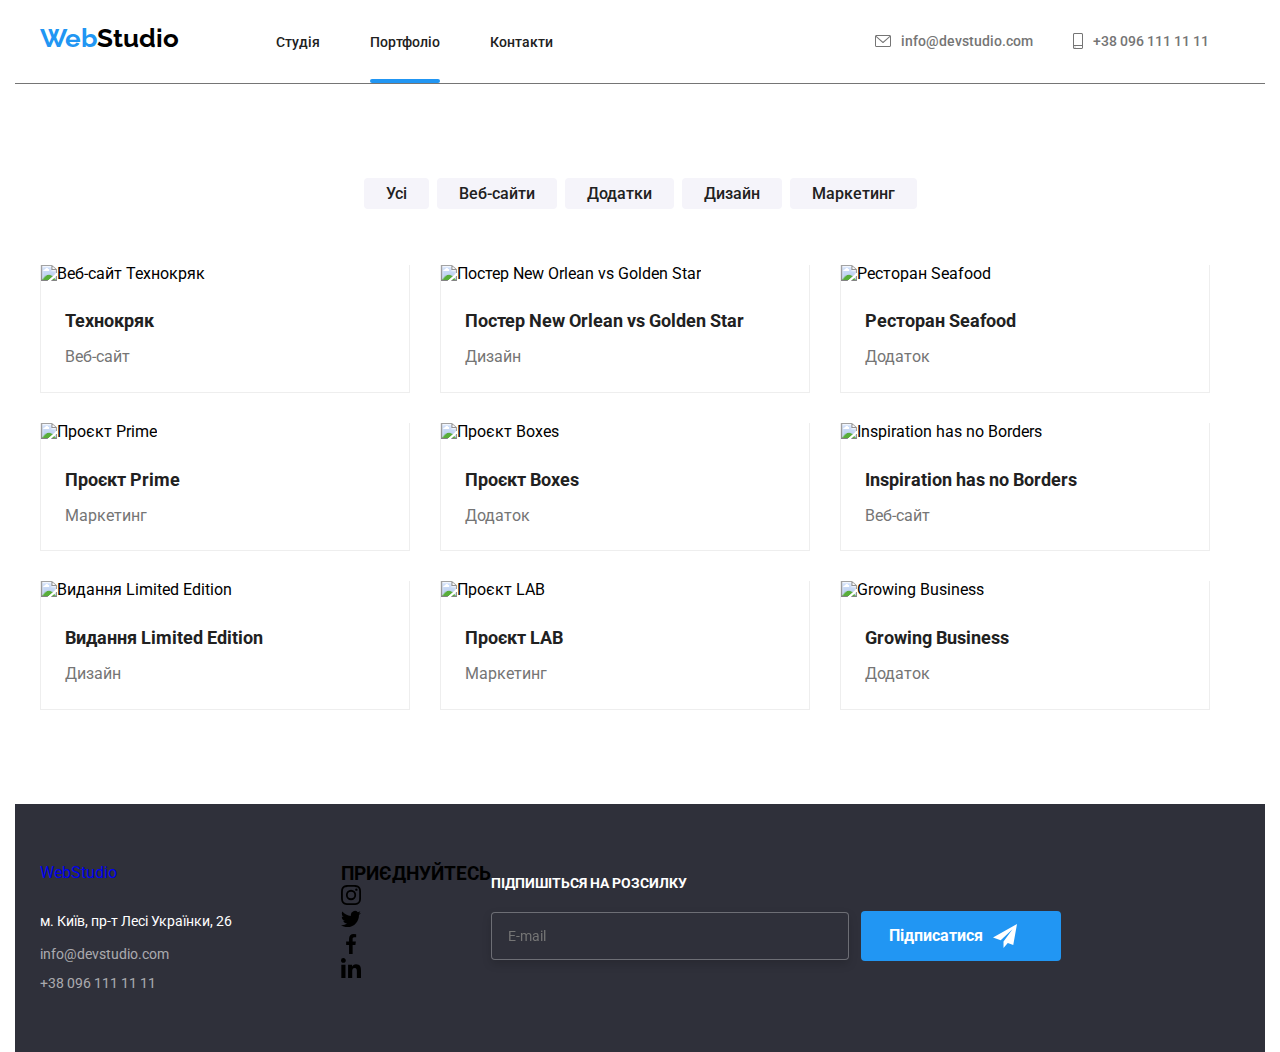
==== portfolio.html @ 406b6f1c "update" ====
<!DOCTYPE html>
<html lang="uk">
  <head>
    <meta charset="UTF-8" />
    <meta http-equiv="X-UA-Compatible" content="IE=edge" />
    <meta name="viewport" content="width=device-width, initial-scale=1.0" />
    <title>portfolio</title>
    <link rel="preconnect" href="https://fonts.googleapis.com" />
    <link rel="preconnect" href="https://fonts.gstatic.com" crossorigin />
    <link
      href="https://fonts.googleapis.com/css2?family=Raleway:wght@700&family=Roboto:wght@400;500;700;900&display=swap"
      rel="stylesheet"
    />
    <link
      rel="stylesheet"
      href="https://cdnjs.cloudflare.com/ajax/libs/modern-normalize/1.1.0/modern-normalize.min.css"
    />
    <link rel="stylesheet" href="./css/styles.css" />
    <style>
      * {
        margin: 0;
        padding: 0;
      }
    </style>
  </head>
  <body>
    <header class="page-header">
      <div class="container">
        <a href="/" class="logo page-header__logo"
          ><span>Web</span
          ><span class="logo--color-black">Studio</span></a>
        <nav class="navigation">
            <ul class="navigation__list">
            <li class="navigation__item">
              <a href="./index.html" class="navigation__link">Студія</a>
            </li>
            <li class="navigation__item">
              <a href="./portfolio.html" class="navigation__link current">Портфоліо</a>
            </li>
            <li class="navigation__item"><a href="/" class="navigation__link">Контакти</a></li>
          </ul>
        </nav>
         <div class="contacts page-header__contacts">
          <ul class="contacts__list">
            <li class="contacts__item">
              <a href="mailto:info@devstudio.com" class="contacts__link"
                ><svg class="contacts__icon" width="16" height="12" >
                  <use href="./images/icons.svg#envelope-hover"></use>
                </svg>
                info@devstudio.com</a
              >
            </li>
            <li class="contacts__item">
              <a href="tel:+380961111111" class="contacts__link"
                ><svg class="contacts__icon" width="10" height="16" >
                  <use href="./images/icons.svg#smartphone"></use>
                </svg>
                +38 096 111 11 11</a
              >
            </li>
          </ul>
        </div>
      </div>
    </header>
    <main>
      <section class="section">
        <div class="container">
          <ul class="buttons__list">
            <li class="buttons__item">
              <button type="button" class="portfolio-button__text">Усі</button>
            </li>
            <li class="buttons__item">
              <button type="button" class="portfolio-button__text">
                Веб-сайти
              </button>
            </li>
            <li class="buttons__item">
              <button type="button" class="portfolio-button__text">
                Додатки
              </button>
            </li>
            <li class="buttons__item">
              <button type="button" class="portfolio-button__text">
                Дизайн
              </button>
            </li>
            <li class="buttons__item">
              <button type="button" class="portfolio-button__text">
                Маркетинг
              </button>
            </li>
          </ul>

          <ul class="portfolio-list">
            <li class="portfolio_item">
              <div class="portfolio-list-hover">
                <img
                  src="./images/web-site.jpg"
                  alt="Веб-сайт Технокряк"
                  width="370"
                  height="294"
                />
                <p class="portfolio-list-hover-text">
                  Ресурс пропонує комплексні пропозиції з різним рівнем
                  функціоналу та сервісів. Все це дозволить відвідувачу отримати
                  вичерпні відомості про компанію чи приватну особу.
                </p>
              </div>
              <h3 class="porfolio_list_title">Технокряк</h3>
              <p class="porfolio_list_text">Веб-сайт</p>
            </li>
            <li class="portfolio_item">
              <div class="portfolio-list-hover">
                <img
                  src="./images/poster.jpg"
                  alt="Постер New Orlean vs Golden Star"
                  width="370"
                  height="294"
                />
                <p class="portfolio-list-hover-text">
                  Ресурс пропонує комплексні пропозиції з різним рівнем
                  функціоналу та сервісів. Все це дозволить відвідувачу отримати
                  вичерпні відомості про компанію чи приватну особу.
                </p>
              </div>
              <h3 class="porfolio_list_title">
                Постер New Orlean vs Golden Star
              </h3>
              <p class="porfolio_list_text">Дизайн</p>
            </li>
            <li class="portfolio_item">
              <div class="portfolio-list-hover">
                <img
                  src="./images/seafood.jpg"
                  alt="Ресторан Seafood"
                  width="370"
                  height="294"
                />
                <p class="portfolio-list-hover-text">
                  Ресурс пропонує комплексні пропозиції з різним рівнем
                  функціоналу та сервісів. Все це дозволить відвідувачу отримати
                  вичерпні відомості про компанію чи приватну особу.
                </p>
              </div>
              <h3 class="porfolio_list_title">Ресторан Seafood</h3>
              <p class="porfolio_list_text">Додаток</p>
            </li>
            <li class="portfolio_item">
              <div class="portfolio-list-hover">
                <img
                  src="./images/prime.jpg"
                  alt="Проєкт Prime"
                  width="370"
                  height="294"
                />
                <p class="portfolio-list-hover-text">
                  Ресурс пропонує комплексні пропозиції з різним рівнем
                  функціоналу та сервісів. Все це дозволить відвідувачу отримати
                  вичерпні відомості про компанію чи приватну особу.
                </p>
              </div>
              <h3 class="porfolio_list_title">Проєкт Prime</h3>
              <p class="porfolio_list_text">Маркетинг</p>
            </li>
            <li class="portfolio_item">
              <div class="portfolio-list-hover">
                <img
                  src="./images/boxes.jpg"
                  alt="Проєкт Boxes"
                  width="370"
                  height="294"
                />
                <p class="portfolio-list-hover-text">
                  Ресурс пропонує комплексні пропозиції з різним рівнем
                  функціоналу та сервісів. Все це дозволить відвідувачу отримати
                  вичерпні відомості про компанію чи приватну особу.
                </p>
              </div>
              <h3 class="porfolio_list_title">Проєкт Boxes</h3>
              <p class="porfolio_list_text">Додаток</p>
            </li>
            <li class="portfolio_item">
              <div class="portfolio-list-hover">
                <img
                  src="./images/no_borders.jpg"
                  alt="Inspiration has no Borders"
                  width="370"
                  height="294"
                />
                <p class="portfolio-list-hover-text">
                  Ресурс пропонує комплексні пропозиції з різним рівнем
                  функціоналу та сервісів. Все це дозволить відвідувачу отримати
                  вичерпні відомості про компанію чи приватну особу.
                </p>
              </div>
              <h3 class="porfolio_list_title">Inspiration has no Borders</h3>
              <p class="porfolio_list_text">Веб-сайт</p>
            </li>
            <li class="portfolio_item">
              <div class="portfolio-list-hover">
                <img
                  src="./images/limited_edition.jpg"
                  alt="Видання Limited Edition"
                  width="370"
                  height="294"
                />
                <p class="portfolio-list-hover-text">
                  Ресурс пропонує комплексні пропозиції з різним рівнем
                  функціоналу та сервісів. Все це дозволить відвідувачу отримати
                  вичерпні відомості про компанію чи приватну особу.
                </p>
              </div>
              <h3 class="porfolio_list_title">Видання Limited Edition</h3>
              <p class="porfolio_list_text">Дизайн</p>
            </li>
            <li class="portfolio_item">
              <div class="portfolio-list-hover">
                <img
                  src="./images/lab.jpg"
                  alt="Проєкт LAB"
                  width="370"
                  height="294"
                />
                <p class="portfolio-list-hover-text">
                  Ресурс пропонує комплексні пропозиції з різним рівнем
                  функціоналу та сервісів. Все це дозволить відвідувачу отримати
                  вичерпні відомості про компанію чи приватну особу.
                </p>
              </div>
              <h3 class="porfolio_list_title">Проєкт LAB</h3>
              <p class="porfolio_list_text">Маркетинг</p>
            </li>
            <li class="portfolio_item">
              <div class="portfolio-list-hover">
                <img
                  src="./images/growing_business.jpg"
                  alt="Growing Business"
                  width="370"
                  height="294"
                />
                <p class="portfolio-list-hover-text">
                  Ресурс пропонує комплексні пропозиції з різним рівнем
                  функціоналу та сервісів. Все це дозволить відвідувачу отримати
                  вичерпні відомості про компанію чи приватну особу.
                </p>
              </div>
              <h3 class="porfolio_list_title">Growing Business</h3>
              <p class="porfolio_list_text">Додаток</p>
            </li>
          </ul>
        </div>
      </section>
    </main>
    <footer class="footer">
      <div class="container all-footer">
        <div class="main-footer">
          <a href="/" class="logo_footer"
            ><span class="color_web">Web</span
            ><span class="color_studio_white">Studio</span></a
          >
          <address class="address">м. Київ, пр-т Лесі Українки, 26</address>
          <ul>
            <li>
              <a href="mailto:info@devstudio.com" class="mail_footer"
                >info@devstudio.com</a
              >
            </li>
            <li>
              <a href="tel:+380961111111" class="tel_footer"
                >+38 096 111 11 11</a
              >
            </li>
          </ul>
        </div>
        <div class="join-in">
          <h3 class="join-in-title">ПРИЄДНУЙТЕСЬ</h3>
          <ul class="join-in-icons-list">
            <li class="join-in-icons-item">
              <a class="join-in-icons" href=""
                ><svg width="20" height="20">
                  <use href="./images/icons.svg#instagram-1"></use></svg
              ></a>
            </li>
            <li class="join-in-icons-item">
              <a href="" class="join-in-icons"
                ><svg width="20" height="20">
                  <use href="./images/icons.svg#twitter-1"></use>
                </svg>
              </a>
            </li>
            <li class="join-in-icons-item">
              <a href="" class="join-in-icons"
                ><svg width="20" height="20">
                  <use href="./images/icons.svg#facebook-1"></use></svg
              ></a>
            </li>
            <li class="join-in-icons-item">
              <a href="" class="join-in-icons"
                ><svg width="20" height="20">
                  <use href="./images/icons.svg#linkedin-1"></use></svg
              ></a>
            </li>
          </ul>
        </div>
        <div class="sign-up">
          <form name="signup_form" autocomplete="on" novalidate>
            <div class="footer-form-field">
              <label for="email"> ПІДПИШІТЬСЯ НА РОЗСИЛКУ</label>
              <input
                type="email"
                name="email"
                id="email"
                placeholder="E-mail"
              />
              <button type="submit" class="button-submit">
                Підписатися
                <svg width="24" height="24" class="button-submit-icon">
                  <use href="./images/icons.svg#send"></use>
                </svg>
              </button>
            </div>
          </form>
        </div>
      </div>
    </footer>
  </body>
</html>
---- css/styles.css ----
body {
  background-color: #ffffff;
  font-family: "Roboto", sans-serif;
  padding-left: 15px;
  padding-right: 15px;
}
a {
  text-decoration: none;
}
a:hover {
  color: #2196f3;
}
button {
  cursor: pointer;
}
a:focus {
  color: #2196f3;
}
button:hover {
  color: #2196f3;
}
button:focus {
  color: #2196f3;
}
li {
  list-style-type: none;
}
td {
  cursor: pointer;
}
html {
  box-sizing: border-box;
}
*,
*::before,
*::after {
  box-sizing: inherit;
}
textarea {
  resize: none;
}
.section {
  padding-top: 94px;
  padding-bottom: 94px;
}
.container {
  width: 1200px;
  margin: 0 auto;
}

.visually-hidden {
  position: absolute;
  white-space: nowrap;
  width: 1px;
  height: 1px;
  overflow: hidden;
  border: 0;
  padding: 0;
  clip: rect(0 0 0 0);
  clip-path: inset(50%);
  margin: -1px;
}
.page-header {
  max-width: 1600px;
  margin-left: auto;
  margin-right: auto;
  border-bottom: 1px solid #757575;
}
.logo{
  display: inline-block;
  font-family: "Raleway", sans-serif;
  font-style: normal;
  font-weight: 700;
  font-size: 26px;
  color: #2196f3;
 }
.page-header__logo{
   padding-top: 24px;
  padding-bottom: 25px;
  margin-right: 93px;
 }
.logo--color-black {color: #000000;}
.logo--color-white{color: #ffffff;}

.navigation {display: inline-block;}
.navigation__list{display: flex;}
.navigation__item{
  margin-right: 50px;
  position: relative;}
.navigation__item:last-child{margin-right: 0;}
.navigation__link{
  display: block;
  padding-top: 32px;
  padding-bottom: 32px;
  color: #212121;
  font-weight: 500;
  font-size: 14px;
  line-height: 1.2;
  transition: color 250ms cubic-bezier(0.4, 0, 0.2, 1);
}
.current::after {
  content: "";
  display: block;
  position: absolute;
  left: 0;
  bottom: 0;
  width: 100%;
  height: 4px;
  background-color: #2196f3;
  border-radius: 2px;
}
.contacts{
  display: inline-block;
 }
.page-header__contacts{margin-left: 318px;}
.contacts__list{
  display: flex;}
.contacts__item {margin-right: 40px;}
.contacts__item:last-child{margin-right: 0;}
.contacts__link {
  font-style: normal;
  font-weight: 500;
  font-size: 14px;
  line-height: 1.2;
  color: #757575;
  padding-top: 32px;
  padding-bottom: 32px;
  align-items: center;
  display: flex;
  transition: color 250ms cubic-bezier(0.4, 0, 0.2, 1);}
.contacts__link:hover svg {
  fill: #2196f3;
}
.contacts__icon {
  cursor: pointer;
  display: inline-block;
  fill: #757575;
  margin-right: 10px;
  transition: fill 250ms cubic-bezier(0.4, 0, 0.2, 1);
}
.order-a-service {
  background-color: #2f303a;
  padding-top: 200px;
  padding-bottom: 200px;
}
.order-a-service__image {
  height: 600px;
  max-width: 1600px;
  margin: 0 auto;
  background-size: cover;
  background-position: center center;
  height: 600px;
  max-width: 1600px;
  background-image: linear-gradient(
      to right,
      rgba(47, 48, 58, 0.4),
      rgba(47, 48, 58, 0.4)
    ),
    url(../images/order_a_service.jpg);
}
.order-a-service__title {
  font-style: normal;
  font-weight: 900;
  font-size: 44px;
  line-height: 1.4;
  text-align: center;
  color: #ffffff;
  margin-left: 237px;
  width: 696px;
}
.order-a-service__button{
  width: 200px;
  padding: 10px 24px 10px 24px;
  margin-top: 30px;
  margin-left: 485px;
  font-style: normal;
  font-weight: 700;
  font-size: 16px;
  line-height: 1.8;
  background-color: #2196f3;
  align-items: center;
  text-align: center;
  border-radius: 4px;
  border: none;
  color: #ffffff;
  transition: color 250ms cubic-bezier(0.4, 0, 0.2, 1),
    background-color 250ms cubic-bezier(0.4, 0, 0.2, 1);
}
.order-a-service__button:hover,
.order-a-service__button:focus {
  background-color: #fff;
  color: #2196f3;
  box-shadow: 0px 1px 3px rgba(0, 0, 0, 0.12), 0px 1px 1px rgba(0, 0, 0, 0.14),
    0px 2px 1px rgba(0, 0, 0, 0.2);
}
.titles {
  font-style: normal;
  font-weight: 700;
  font-size: 36px;
  line-height: 1.2;
  color: #212121;
  text-align: center;
  margin-bottom: 50px;
}
.advantages__list {
  display: flex;
}
.advantages__icons:nth-child(n + 2) {
  margin-left: 30px;
}
.advantages__icons {
  background-color: rgba(245, 244, 250, 1);
  padding: 25px 98px;
  width: 270px;
}

.advantages__item {
  margin-top: 30px;
  width: 270px;
}
.advantages__item:nth-child(n + 2) {
  margin-left: 30px;
}
.advantages__title {
  font-style: normal;
  font-weight: 700;
  font-size: 14px;
  line-height: 1.2;
  color: #212121;
  margin-bottom: 10px;
}
.advantages__text {
  font-style: normal;
  font-weight: 400;
  font-size: 14px;
  line-height: 1.7;
  color: #757575;
}
.what-we-do {
  padding-top: 0;
}
.what-we-do__list {
  display: flex;
}
.what-we-do__item {
  height: 294px;
  position: relative;
}
.what-we-do__item:nth-child(n + 2) {
  margin-left: 30px;
}
.what-we-do__title {
  font-family: "Roboto";
  font-style: normal;
  font-weight: 700;
  font-size: 14px;
  line-height: 16px;
  text-align: center;
  color: #ffffff;
  background-color: rgba(47, 48, 58, 0.8);
  padding: 27px 0;
  position: absolute;
  bottom: 0;
  left: 0;
  width: 100%;
}
.our-team {
  background: #f5f4fa;
}
.our-team__list {
  display: flex;
}
.our-team__item {
  background-color: #ffffff;
  box-shadow: 0px 1px 3px rgba(0, 0, 0, 0.12), 0px 1px 1px rgba(0, 0, 0, 0.14),
    0px 2px 1px rgba(0, 0, 0, 0.2);
  border-radius: 0px 0px 4px 4px;
}
.our-team__item:nth-child(n + 2) {
  margin-left: 30px;
}
.our-team__title {
  font-style: normal;
  font-weight: 500;
  font-size: 16px;
  line-height: 1.2;
  color: #212121;
  margin-top: 30px;
  text-align: center;
}
.our-team__text {
  font-style: normal;
  font-weight: 400;
  font-size: 16px;
  line-height: 1.2;
  color: #757575;
  margin-top: 10px;
  text-align: center;
}
.social-networks__list {
  display: flex;
  justify-content: center;
  margin-top: 16px;
  margin-bottom: 30px;
}
.social-networks__icons {
  padding: 12px;
  fill: #afb1b8;
  display: flex;
  border-radius: 50%;
  transition: fill 250ms cubic-bezier(0.4, 0, 0.2, 1),
    background-color 250ms cubic-bezier(0.4, 0, 0.2, 1);
}
.social-networks__icons:hover {
  fill: #ffffff;
  background-color: #2196f3;
}
.social-networks__item:nth-child(n + 2) {
  margin-left: 10px;
}
.clients__list {
  display: flex;
  justify-content: center;
}
.clients {
  border: 1px solid rgba(175, 177, 184, 1);
  border-radius: 4px;
  fill: #afb1b8;
  transition: fill 250ms cubic-bezier(0.4, 0, 0.2, 1),
    border-color 250ms cubic-bezier(0.4, 0, 0.2, 1);
}
.clients:hover {
  fill: #2196f3;
  border: 1px solid #2196f3;
}

.clients__item:nth-child(n + 2) {
  margin-left: 30px;
}

.buttons__list {
  display: flex;
  justify-content: center;
}
.portfolio-button__text {
  font-family: "Roboto";
  font-style: normal;
  font-weight: 500;
  font-size: 16px;
  line-height: 1.2;
  text-align: center;
  background-color: #f5f4fa;
  color: #212121;
  border-radius: 4px;
  border: none;
  padding: 6px 22px 6px 22px;
  transition: color 250ms cubic-bezier(0.4, 0, 0.2, 1),
    background-color 250ms cubic-bezier(0.4, 0, 0.2, 1),
    box-shadow 250ms cubic-bezier(0.4, 0, 0.2, 1);
}
.portfolio-button__text:focus {
  background-color: #2196f3;
  color: #ffffff;
  box-shadow: 0px 1px 1px rgba(0, 0, 0, 0.12), 0px 4px 4px rgba(0, 0, 0, 0.06),
    1px 4px 6px rgba(0, 0, 0, 0.16);
}
.portfolio-button__text:hover {
  background-color: #2196f3;
  cursor: pointer;
  color: #ffffff;
  box-shadow: 0px 1px 1px rgba(0, 0, 0, 0.12), 0px 4px 4px rgba(0, 0, 0, 0.06),
    1px 4px 6px rgba(0, 0, 0, 0.16);
}
.buttons__item:nth-child(n + 2) {
  margin-left: 8px;
}

.portfolio-list {
  display: flex;
  flex-wrap: wrap;
  margin-top: 56px;
}
.portfolio-list-hover {
  position: relative;
  overflow: hidden;
}
.portfolio-list-hover-text {
  font-family: "Roboto";
  font-style: normal;
  font-weight: 400;
  font-size: 18px;
  line-height: 1.55;
  color: #ffffff;
  background-color: rgba(33, 150, 243, 0.9);
  padding: 63px 24px;
  position: absolute;
  left: 0;
  bottom: 0;
  display: flex;
  width: 100%;
  height: 100%;

  transform: translateY(100%);
  transition: transform 250ms cubic-bezier(0.4, 0, 0.2, 1);
}
.portfolio_item:hover .portfolio-list-hover-text {
  transform: translateY(0);
}
.porfolio_list_title {
  font-family: "Roboto";
  font-style: normal;
  font-weight: 700;
  font-size: 18px;
  line-height: 2;
  color: #212121;
  margin-top: 20px;
  text-indent: 24px;
}
.porfolio_list_text {
  font-family: "Roboto";
  font-style: normal;
  font-weight: 400;
  font-size: 16px;
  line-height: 1.8;
  color: #757575;
  margin-top: 4px;
  margin-bottom: 20px;
  text-indent: 24px;
}
.portfolio_item {
  border-bottom: 1px solid #eeeeee;
  border-left: 1px solid #eeeeee;
  border-right: 1px solid #eeeeee;
  background-color: #ffffff;
  width: 370px;
  transition: box-shadow 250ms cubic-bezier(0.4, 0, 0.2, 1);
}
.portfolio_item:hover {
  box-shadow: 0px 1px 1px rgba(0, 0, 0, 0.12), 0px 4px 4px rgba(0, 0, 0, 0.06),
    1px 4px 6px rgba(0, 0, 0, 0.16);
}
.portfolio_item:nth-child(n + 4) {
  margin-top: 30px;
}
.portfolio_item:nth-child(3n-1) {
  margin-left: 30px;
  margin-right: 30px;
}
.footer {
  max-width: 1600px;
  margin-left: auto;
  margin-right: auto;
  background: #2f303a;
  padding-top: 60px;
  justify-content: center;
  position: relative;
}
.all-footer {
  display: flex;
}
.main-footer {
  display: block;
  margin-right: 70px;
}
/* .join-in {
  display: block;
  margin-right: 93px;
}
.join-in-title {
  font-family: "Roboto";
  font-style: normal;
  font-weight: 700;
  font-size: 1.14;
  line-height: 16px;
  color: #ffffff;
  margin-bottom: 20px;
  padding-top: 10px;
}
.join-in-icons-list {
  display: flex;
  justify-content: left;
  width: 206px;
  margin-right: 0;
}
.join-in-icons {
  padding: 12px;
  fill: #ffffff;
  display: flex;
  border-radius: 50%;
  background-color: rgba(255, 255, 255, 0.1);
  transition: fill 250ms cubic-bezier(0.4, 0, 0.2, 1),
    background-color 250ms cubic-bezier(0.4, 0, 0.2, 1);
}
.join-in-icons:hover {
  fill: #ffffff;
  background-color: #2196f3;
}
.join-in-icons-item:nth-child(n + 2) {
  margin-left: 10px;
} */
.sign-up {
  display: block;
  color: #fff;
  position: relative;
  width: 570px;
  font-family: "Roboto";
  font-style: normal;
  font-weight: 700;
  font-size: 14px;
  line-height: 1.14;
  color: #ffffff;
  padding-top: 12px;
}
.footer-form-field {
  display: flex;
  flex-direction: column;
}
.footer-form-field input {
  margin-top: 20px;
  padding: 15px 16px;
  background-color: #2f303a;
  width: 358px;
  border: 1px solid rgba(255, 255, 255, 0.3);
  filter: drop-shadow(0px 4px 4px rgba(0, 0, 0, 0.15));
  border-radius: 4px;
  transition: border-color 250ms cubic-bezier(0.4, 0, 0.2, 1);
}
.footer-form-field input:hover {
  border-color: #2196f3;
}
.footer-form-field > ::placeholder {
  transition: color 250ms cubic-bezier(0.4, 0, 0.2, 1);
}

.footer-form-field:hover > ::placeholder {
  color: #2196f3;
}
.footer-form-field input:focus-within {
  outline: none;
  border-color: #2196f3;
}
.footer-form-field:focus-within > ::placeholder {
  color: #2196f3;
}

.button-submit {
  position: absolute;
  right: 0;
  top: 97px;
  transform: translateY(-100%);
  font-family: "Roboto";
  font-style: normal;
  font-weight: 700;
  font-size: 16px;
  line-height: 1.875;
  align-items: center;
  text-align: center;
  color: #ffffff;
  padding: 10px 28px;
  background-color: #2196f3;
  border-radius: 4px;
  border: none;
  color: #ffffff;
  transition: color 250ms cubic-bezier(0.4, 0, 0.2, 1),
    background-color 250ms cubic-bezier(0.4, 0, 0.2, 1);
  width: 200px;
  display: flex;
}
.button-submit-icon {
  fill: #ffffff;
  margin-left: 10px;
  cursor: pointer;
  display: inline-block;
  transition: fill 250ms cubic-bezier(0.4, 0, 0.2, 1);
}
.button-submit:hover svg {
  fill: #2196f3;
}
.label-footer {
  width: 207px;
}
.button-submit:hover,
.button-submit:focus {
  background-color: #fff;
  color: #2196f3;
  box-shadow: 0px 1px 3px rgba(0, 0, 0, 0.12), 0px 1px 1px rgba(0, 0, 0, 0.14),
    0px 2px 1px rgba(0, 0, 0, 0.2);
}
.address {
  font-style: normal;
  font-weight: 400;
  font-size: 14px;
  line-height: 1.7;
  color: #ffffff;
  margin-top: 28px;
  width: 231px;
}
.mail_footer {
  font-style: normal;
  font-weight: 400;
  font-size: 14px;
  line-height: 1.2;
  color: rgba(255, 255, 255, 0.6);
  margin-top: 12px;
  display: inline-block;
}
.tel_footer {
  font-style: normal;
  font-weight: 400;
  font-size: 14px;
  line-height: 1.2;
  color: rgba(255, 255, 255, 0.6);
  margin-top: 12px;
  margin-bottom: 60px;
  display: inline-block;
}

.backdrop {
  position: fixed;
  top: 0;
  left: 0;
  width: 100%;
  height: 100%;
  background-color: rgba(0, 0, 0, 0.2);
  opacity: 1;
  transition: opacity 250ms cubic-bezier(0.4, 0, 0.2, 1);
}
.backdrop.is-hidden.modal {
  transform: scale(0.9) translate(-50%, -50%);
}
.modal {
  position: absolute;
  top: 50%;
  left: 50%;
  width: 528px;
  height: 581px;
  background: #ffffff;
  box-shadow: 0px 1px 3px rgba(0, 0, 0, 0.12), 0px 1px 1px rgba(0, 0, 0, 0.14),
    0px 2px 1px rgba(0, 0, 0, 0.2);
  border-radius: 4px;
  transform: scale(1) translate(-50%, -50%);
  transition: transform 250ms cubic-bezier(0.4, 0, 0.2, 1),
    box-shadow 250ms cubic-bezier(0.4, 0, 0.2, 1);
}
.backdrop.is-hidden {
  opacity: 0;
  pointer-events: none;
}
.button-close-icon {
  padding: 6px;
  fill: #000000;
  border-radius: 50%;
  border: 1px solid rgba(0, 0, 0, 0.1);
  transition: fill 250ms cubic-bezier(0.4, 0, 0.2, 1);
}
.buton-modal-close {
  position: absolute;
  right: 8px;
  top: 8px;
  border-radius: 50%;
  border: 0;
  padding: 0;
  background-color: #fff;
}
.button-close-icon:hover {
  fill: #2196f3;
}
.title-modal {
  font-family: "Roboto";
  font-style: normal;
  font-weight: 700;
  font-size: 20px;
  line-height: 1.15;
  text-align: center;
  color: #212121;
  margin-top: 40px;
  margin-bottom: 12px;
}
.form-field-modal {
  position: relative;
  margin-bottom: 10px;
  display: flex;
  flex-direction: column;
  padding: 0 40px;
  font-family: "Roboto";
  font-style: normal;
  font-weight: 400;
  font-size: 12px;
  line-height: 1.5;
  color: #757575;
}
.form-field-modal input {
  padding: 12px 42px;
  border: 1px solid rgba(33, 33, 33, 0.2);
  border-radius: 4px;
  transition: border-color 250ms cubic-bezier(0.4, 0, 0.2, 1);
}

.form-field-modal input:hover {
  cursor: pointer;
  border-color: #2196f3;
}
.form-field-modal:hover {
  cursor: pointer;
  fill: #2196f3;
}
.form-field-modal:focus-within > input {
  border-color: #2196f3;
  outline: none;
}
.form-field-modal:focus-within > .icons-modal {
  fill: #2196f3;
}
.form-field-modal textarea {
  border: 1px solid rgba(33, 33, 33, 0.2);
  border-radius: 4px;
  height: 120px;
  padding: 12px 16px;
  transition: border-color 250ms cubic-bezier(0.4, 0, 0.2, 1);
}
.form-field-modal > ::placeholder {
  transition: color 250ms cubic-bezier(0.4, 0, 0.2, 1);
}
.form-field-modal textarea:hover {
  cursor: pointer;
  border-color: #2196f3;
}
.form-field-modal textarea:focus-within {
  border-color: #2196f3;
  outline: none;
}
.form-field-modal:hover > ::placeholder {
  color: #2196f3;
}
.form-field-modal:focus-within > ::placeholder {
  color: #2196f3;
}

.icons-modal {
  position: absolute;
  left: 52px;
  bottom: 11px;
  transition: fill 250ms cubic-bezier(0.4, 0, 0.2, 1);
}
.checkbox-modal {
  padding-left: 52px;
  margin-top: 30px;
  display: flex;
  align-content: center;
  position: relative;
}
.checkbox-modal label {
  font-family: "Roboto";
  font-style: normal;
  font-weight: 400;
  font-size: 14px;
  line-height: 1.17;
  color: #757575;
  padding-left: 22px;
  position: absolute;
}
.checkbox {
  -webkit-appearance: none;
  -moz-appearance: none;
  appearance: none;
  position: absolute;
}
.checkbox-icon-modal {
  display: inline-block;
  align-items: center;
  width: 16px;
  height: 15px;
  border: 2px solid #212121;
  border-radius: 4px;
}

.checkbox:checked + .checkbox-icon-modal {
  background-color: #2196f3;
  background-image: url(../images/check.svg);
  background-size: contain;
  fill: #fff;
  background-origin: border-box;
  border-color: #2196f3;
}
.policy-modal {
  font-family: "Roboto";
  font-style: normal;
  font-weight: 400;
  font-size: 14px;
  line-height: 1.17px;
  text-decoration-line: underline;
  color: #2196f3;
}

.button-send-modal {
  display: block;
  margin-left: auto;
  margin-right: auto;
  margin-top: 30px;
  font-family: "Roboto";
  font-style: normal;
  font-weight: 700;
  font-size: 16px;
  line-height: 1.875;
  text-align: center;
  color: #ffffff;
  background-color: #2196f3;
  border-radius: 4px;
  border: none;
  padding: 10px 52px;
  box-shadow: 0px 4px 4px rgba(0, 0, 0, 0.15);
  transition: color 250ms cubic-bezier(0.4, 0, 0.2, 1),
    background-color 250ms cubic-bezier(0.4, 0, 0.2, 1);
}
.button-send-modal:hover {
  background-color: #fff;
  color: #2196f3;
}
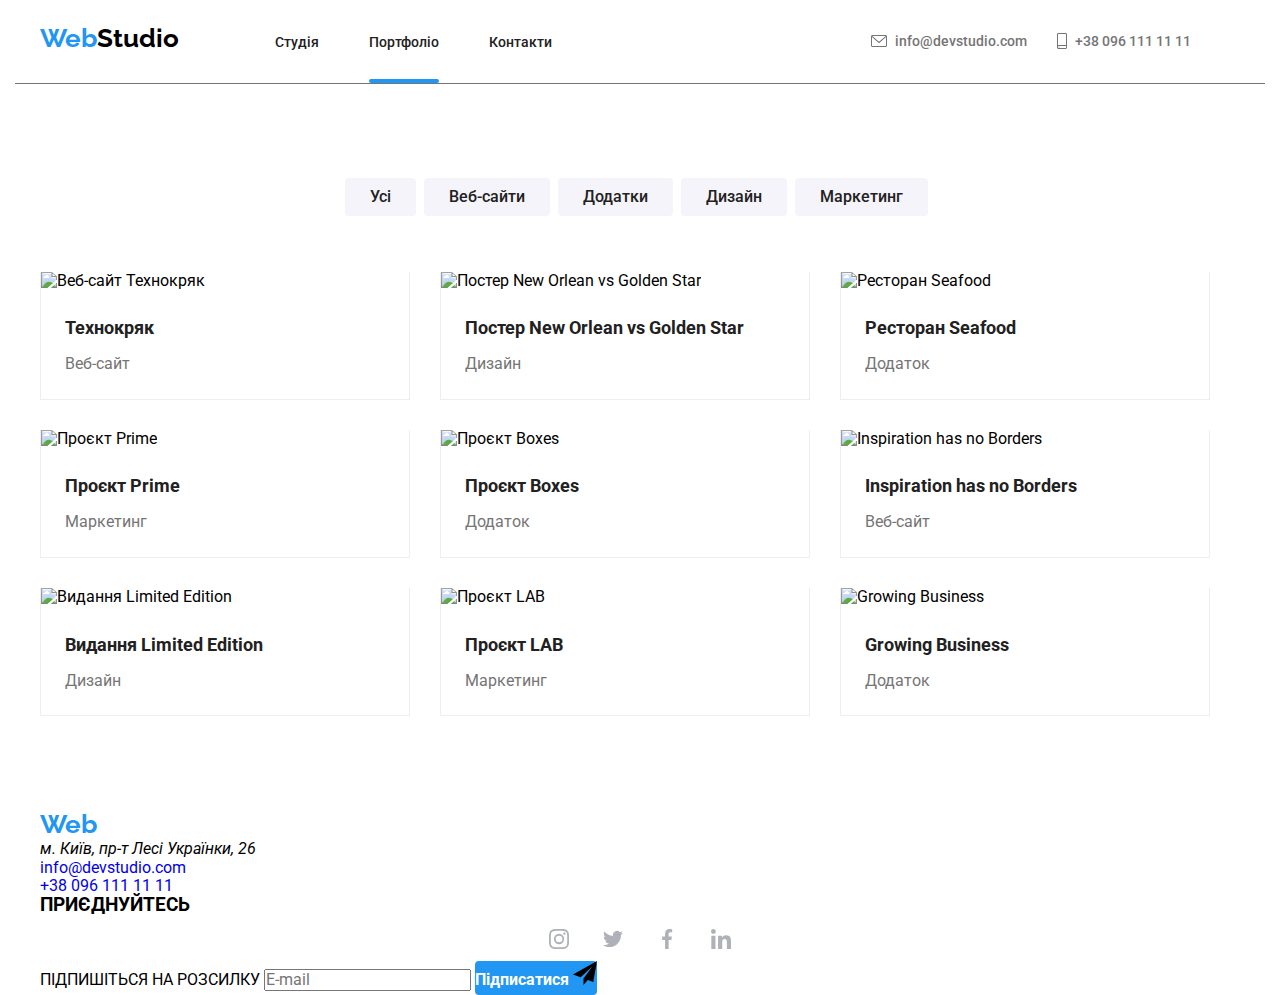
==== commit a5c00d5b: "update" ====
--- a/portfolio.html
+++ b/portfolio.html
@@ -15,7 +15,7 @@
       rel="stylesheet"
       href="https://cdnjs.cloudflare.com/ajax/libs/modern-normalize/1.1.0/modern-normalize.min.css"
     />
-    <link rel="stylesheet" href="./css/styles.css" />
+    <link rel="stylesheet" href="./css/main.min.css" />
     <style>
       * {
         margin: 0;
@@ -25,10 +25,22 @@
   </head>
   <body>
     <header class="page-header">
-      <div class="container">
+      <div class="container ">
+        <div class="page-header-mobile">
         <a href="/" class="logo page-header__logo"
           ><span>Web</span
           ><span class="logo--color-black">Studio</span></a>
+          <button type="button" class="page-header__button is-open" 
+          aria-expanded="false" data-menu-button>
+            <svg width="40"
+            height="40"
+            aria-label="Перемикач мобільного меню" >
+            <use class="icon-cross" href="./images/icons.svg#close-header"></use>
+            <use class="icon-menu" href="./images/icons.svg#menu"></use>
+            </svg>
+          </button>
+        </div>
+        <div class="navigation-contacts is-open" data-menu>
         <nav class="navigation">
             <ul class="navigation__list">
             <li class="navigation__item">
@@ -47,20 +59,28 @@
                 ><svg class="contacts__icon" width="16" height="12" >
                   <use href="./images/icons.svg#envelope-hover"></use>
                 </svg>
-                info@devstudio.com</a
-              >
+                info@devstudio.com</a>
             </li>
             <li class="contacts__item">
               <a href="tel:+380961111111" class="contacts__link"
                 ><svg class="contacts__icon" width="10" height="16" >
                   <use href="./images/icons.svg#smartphone"></use>
                 </svg>
-                +38 096 111 11 11</a
-              >
-            </li>
-          </ul>
+                +38 096 111 11 11</a>
+            </li>
+          </ul>
+        </div>
+          <div class="social-networks-header">
+          <ul class="social-networks-header__list" >
+            <li class="social-networks-header__item"><a href="" class="social-networks-header__link">Instagram</a></li>
+            <li class="social-networks-header__item"><a href="" class="social-networks-header__link">Twitter</a></li>
+            <li class="social-networks-header__item"><a href="" class="social-networks-header__link">Facebook</a></li>
+            <li class="social-networks-header__item"><a href="" class="social-networks-header__link">LinkedIn</a></li>
+          </ul>
+        
         </div>
       </div>
+    </div>
     </header>
     <main>
       <section class="section">
@@ -91,212 +111,211 @@
             </li>
           </ul>
 
-          <ul class="portfolio-list">
-            <li class="portfolio_item">
-              <div class="portfolio-list-hover">
+          <ul class="card__list">
+            <li class="card__item">
+              <div class="card__hover">
                 <img
                   src="./images/web-site.jpg"
                   alt="Веб-сайт Технокряк"
                   width="370"
                   height="294"
                 />
-                <p class="portfolio-list-hover-text">
-                  Ресурс пропонує комплексні пропозиції з різним рівнем
-                  функціоналу та сервісів. Все це дозволить відвідувачу отримати
-                  вичерпні відомості про компанію чи приватну особу.
-                </p>
-              </div>
-              <h3 class="porfolio_list_title">Технокряк</h3>
-              <p class="porfolio_list_text">Веб-сайт</p>
-            </li>
-            <li class="portfolio_item">
-              <div class="portfolio-list-hover">
+                <p class="card__description">
+                  Ресурс пропонує комплексні пропозиції з різним рівнем
+                  функціоналу та сервісів. Все це дозволить відвідувачу отримати
+                  вичерпні відомості про компанію чи приватну особу.
+                </p>
+              </div>
+              <h3 class="card__title">Технокряк</h3>
+              <p class="card__text">Веб-сайт</p>
+            </li>
+            <li class="card__item">
+              <div class="card__hover">
                 <img
                   src="./images/poster.jpg"
                   alt="Постер New Orlean vs Golden Star"
                   width="370"
                   height="294"
                 />
-                <p class="portfolio-list-hover-text">
-                  Ресурс пропонує комплексні пропозиції з різним рівнем
-                  функціоналу та сервісів. Все це дозволить відвідувачу отримати
-                  вичерпні відомості про компанію чи приватну особу.
-                </p>
-              </div>
-              <h3 class="porfolio_list_title">
+                <p class="card__description">
+                  Ресурс пропонує комплексні пропозиції з різним рівнем
+                  функціоналу та сервісів. Все це дозволить відвідувачу отримати
+                  вичерпні відомості про компанію чи приватну особу.
+                </p>
+              </div>
+              <h3 class="card__title">
                 Постер New Orlean vs Golden Star
               </h3>
-              <p class="porfolio_list_text">Дизайн</p>
-            </li>
-            <li class="portfolio_item">
-              <div class="portfolio-list-hover">
+              <p class="card__text">Дизайн</p>
+            </li>
+            <li class="card__item">
+              <div class="card__hover">
                 <img
                   src="./images/seafood.jpg"
                   alt="Ресторан Seafood"
                   width="370"
                   height="294"
                 />
-                <p class="portfolio-list-hover-text">
-                  Ресурс пропонує комплексні пропозиції з різним рівнем
-                  функціоналу та сервісів. Все це дозволить відвідувачу отримати
-                  вичерпні відомості про компанію чи приватну особу.
-                </p>
-              </div>
-              <h3 class="porfolio_list_title">Ресторан Seafood</h3>
-              <p class="porfolio_list_text">Додаток</p>
-            </li>
-            <li class="portfolio_item">
-              <div class="portfolio-list-hover">
+                <p class="card__description">
+                  Ресурс пропонує комплексні пропозиції з різним рівнем
+                  функціоналу та сервісів. Все це дозволить відвідувачу отримати
+                  вичерпні відомості про компанію чи приватну особу.
+                </p>
+              </div>
+              <h3 class="card__title">Ресторан Seafood</h3>
+              <p class="card__text">Додаток</p>
+            </li>
+            <li class="card__item">
+              <div class="card__hover">
                 <img
                   src="./images/prime.jpg"
                   alt="Проєкт Prime"
                   width="370"
                   height="294"
                 />
-                <p class="portfolio-list-hover-text">
-                  Ресурс пропонує комплексні пропозиції з різним рівнем
-                  функціоналу та сервісів. Все це дозволить відвідувачу отримати
-                  вичерпні відомості про компанію чи приватну особу.
-                </p>
-              </div>
-              <h3 class="porfolio_list_title">Проєкт Prime</h3>
-              <p class="porfolio_list_text">Маркетинг</p>
-            </li>
-            <li class="portfolio_item">
-              <div class="portfolio-list-hover">
+                <p class="card__description">
+                  Ресурс пропонує комплексні пропозиції з різним рівнем
+                  функціоналу та сервісів. Все це дозволить відвідувачу отримати
+                  вичерпні відомості про компанію чи приватну особу.
+                </p>
+              </div>
+              <h3 class="card__title">Проєкт Prime</h3>
+              <p class="card__text">Маркетинг</p>
+            </li>
+            <li class="card__item">
+              <div class="card__hover">
                 <img
                   src="./images/boxes.jpg"
                   alt="Проєкт Boxes"
                   width="370"
                   height="294"
                 />
-                <p class="portfolio-list-hover-text">
-                  Ресурс пропонує комплексні пропозиції з різним рівнем
-                  функціоналу та сервісів. Все це дозволить відвідувачу отримати
-                  вичерпні відомості про компанію чи приватну особу.
-                </p>
-              </div>
-              <h3 class="porfolio_list_title">Проєкт Boxes</h3>
-              <p class="porfolio_list_text">Додаток</p>
-            </li>
-            <li class="portfolio_item">
-              <div class="portfolio-list-hover">
+                <p class="card__description">
+                  Ресурс пропонує комплексні пропозиції з різним рівнем
+                  функціоналу та сервісів. Все це дозволить відвідувачу отримати
+                  вичерпні відомості про компанію чи приватну особу.
+                </p>
+              </div>
+              <h3 class="card__title">Проєкт Boxes</h3>
+              <p class="card__text">Додаток</p>
+            </li>
+            <li class="card__item">
+              <div class="card__hover">
                 <img
                   src="./images/no_borders.jpg"
                   alt="Inspiration has no Borders"
                   width="370"
                   height="294"
                 />
-                <p class="portfolio-list-hover-text">
-                  Ресурс пропонує комплексні пропозиції з різним рівнем
-                  функціоналу та сервісів. Все це дозволить відвідувачу отримати
-                  вичерпні відомості про компанію чи приватну особу.
-                </p>
-              </div>
-              <h3 class="porfolio_list_title">Inspiration has no Borders</h3>
-              <p class="porfolio_list_text">Веб-сайт</p>
-            </li>
-            <li class="portfolio_item">
-              <div class="portfolio-list-hover">
+                <p class="card__description">
+                  Ресурс пропонує комплексні пропозиції з різним рівнем
+                  функціоналу та сервісів. Все це дозволить відвідувачу отримати
+                  вичерпні відомості про компанію чи приватну особу.
+                </p>
+              </div>
+              <h3 class="card__title">Inspiration has no Borders</h3>
+              <p class="card__text">Веб-сайт</p>
+            </li>
+            <li class="card__item">
+              <div class="card__hover">
                 <img
                   src="./images/limited_edition.jpg"
                   alt="Видання Limited Edition"
                   width="370"
                   height="294"
                 />
-                <p class="portfolio-list-hover-text">
-                  Ресурс пропонує комплексні пропозиції з різним рівнем
-                  функціоналу та сервісів. Все це дозволить відвідувачу отримати
-                  вичерпні відомості про компанію чи приватну особу.
-                </p>
-              </div>
-              <h3 class="porfolio_list_title">Видання Limited Edition</h3>
-              <p class="porfolio_list_text">Дизайн</p>
-            </li>
-            <li class="portfolio_item">
-              <div class="portfolio-list-hover">
+                <p class="card__description">
+                  Ресурс пропонує комплексні пропозиції з різним рівнем
+                  функціоналу та сервісів. Все це дозволить відвідувачу отримати
+                  вичерпні відомості про компанію чи приватну особу.
+                </p>
+              </div>
+              <h3 class="card__title">Видання Limited Edition</h3>
+              <p class="card__text">Дизайн</p>
+            </li>
+            <li class="card__item">
+              <div class="card__hover">
                 <img
                   src="./images/lab.jpg"
                   alt="Проєкт LAB"
                   width="370"
                   height="294"
                 />
-                <p class="portfolio-list-hover-text">
-                  Ресурс пропонує комплексні пропозиції з різним рівнем
-                  функціоналу та сервісів. Все це дозволить відвідувачу отримати
-                  вичерпні відомості про компанію чи приватну особу.
-                </p>
-              </div>
-              <h3 class="porfolio_list_title">Проєкт LAB</h3>
-              <p class="porfolio_list_text">Маркетинг</p>
-            </li>
-            <li class="portfolio_item">
-              <div class="portfolio-list-hover">
+                <p class="card__description">
+                  Ресурс пропонує комплексні пропозиції з різним рівнем
+                  функціоналу та сервісів. Все це дозволить відвідувачу отримати
+                  вичерпні відомості про компанію чи приватну особу.
+                </p>
+              </div>
+              <h3 class="card__title">Проєкт LAB</h3>
+              <p class="card__text">Маркетинг</p>
+            </li>
+            <li class="card__item">
+              <div class="card__hover">
                 <img
                   src="./images/growing_business.jpg"
                   alt="Growing Business"
                   width="370"
                   height="294"
                 />
-                <p class="portfolio-list-hover-text">
-                  Ресурс пропонує комплексні пропозиції з різним рівнем
-                  функціоналу та сервісів. Все це дозволить відвідувачу отримати
-                  вичерпні відомості про компанію чи приватну особу.
-                </p>
-              </div>
-              <h3 class="porfolio_list_title">Growing Business</h3>
-              <p class="porfolio_list_text">Додаток</p>
+                <p class="card__description">
+                  Ресурс пропонує комплексні пропозиції з різним рівнем
+                  функціоналу та сервісів. Все це дозволить відвідувачу отримати
+                  вичерпні відомості про компанію чи приватну особу.
+                </p>
+              </div>
+              <h3 class="card__title">Growing Business</h3>
+              <p class="card__text">Додаток</p>
             </li>
           </ul>
         </div>
       </section>
     </main>
-    <footer class="footer">
+    <footer class="page-footer">
       <div class="container all-footer">
         <div class="main-footer">
-          <a href="/" class="logo_footer"
-            ><span class="color_web">Web</span
-            ><span class="color_studio_white">Studio</span></a
+          <a href="/" class="logo"
+            ><span>Web</span
+            ><span class="logo--color-white">Studio</span></a
           >
-          <address class="address">м. Київ, пр-т Лесі Українки, 26</address>
+          <address class="page-footer__address">м. Київ, пр-т Лесі Українки, 26</address>
           <ul>
             <li>
-              <a href="mailto:info@devstudio.com" class="mail_footer"
+              <a href="mailto:info@devstudio.com" class="page-footer__contacts"
                 >info@devstudio.com</a
               >
             </li>
             <li>
-              <a href="tel:+380961111111" class="tel_footer"
+              <a href="tel:+380961111111" class="page-footer__contacts page-footer__tel"
                 >+38 096 111 11 11</a
               >
             </li>
           </ul>
         </div>
         <div class="join-in">
-          <h3 class="join-in-title">ПРИЄДНУЙТЕСЬ</h3>
-          <ul class="join-in-icons-list">
-            <li class="join-in-icons-item">
-              <a class="join-in-icons" href=""
-                ><svg width="20" height="20">
+          <h3 class="join-in__title">ПРИЄДНУЙТЕСЬ</h3>
+          <ul class="social-networks__list">
+            <li class="social-networks__item">
+              <a href="" class="social-networks__icons page-footer__social-networks"
+                ><svg width="20px" height="20px">
                   <use href="./images/icons.svg#instagram-1"></use></svg
               ></a>
             </li>
-            <li class="join-in-icons-item">
-              <a href="" class="join-in-icons"
-                ><svg width="20" height="20">
-                  <use href="./images/icons.svg#twitter-1"></use>
-                </svg>
-              </a>
-            </li>
-            <li class="join-in-icons-item">
-              <a href="" class="join-in-icons"
-                ><svg width="20" height="20">
+            <li class="social-networks__item">
+              <a href="" class="social-networks__icons page-footer__social-networks"
+                ><svg width="20px" height="20px">
+                  <use href="./images/icons.svg#twitter-1"></use></svg
+              ></a>
+            </li>
+            <li class="social-networks__item">
+              <a href="" class="social-networks__icons page-footer__social-networks"
+                ><svg width="20px" height="20px">
                   <use href="./images/icons.svg#facebook-1"></use></svg
               ></a>
             </li>
-            <li class="join-in-icons-item">
-              <a href="" class="join-in-icons"
-                ><svg width="20" height="20">
+            <li class="social-networks__item">
+              <a href="" class="social-networks__icons page-footer__social-networks"
+                ><svg width="20px" height="20px">
                   <use href="./images/icons.svg#linkedin-1"></use></svg
               ></a>
             </li>
@@ -304,17 +323,19 @@
         </div>
         <div class="sign-up">
           <form name="signup_form" autocomplete="on" novalidate>
-            <div class="footer-form-field">
-              <label for="email"> ПІДПИШІТЬСЯ НА РОЗСИЛКУ</label>
+            <div class="page-footer__form-field">
+              <label for="email-footer" class="page-footer__label">
+                ПІДПИШІТЬСЯ НА РОЗСИЛКУ</label
+              >
               <input
                 type="email"
-                name="email"
-                id="email"
+                name="email-footer"
+                id="email-footer"
                 placeholder="E-mail"
               />
-              <button type="submit" class="button-submit">
+              <button type="submit" class="button page-footer__button ">
                 Підписатися
-                <svg width="24" height="24" class="button-submit-icon">
+                <svg width="24" height="24" class="button__icon">
                   <use href="./images/icons.svg#send"></use>
                 </svg>
               </button>
@@ -323,5 +344,7 @@
         </div>
       </div>
     </footer>
+    
+    <script defer src="js/mobile-menu.js"></script>
   </body>
 </html>
--- a/css/main.min.css
+++ b/css/main.min.css
@@ -0,0 +1 @@
+body{background-color:#fff;font-family:"Roboto",sans-serif;padding-left:15px;padding-right:15px}a{text-decoration:none}a:hover{color:#2196f3}button{cursor:pointer}a:focus{color:#2196f3}button:hover{color:#2196f3}button:focus{color:#2196f3}li{list-style-type:none}td{cursor:pointer}html{-webkit-box-sizing:border-box;box-sizing:border-box}*,*::before,*::after{-webkit-box-sizing:inherit;box-sizing:inherit}textarea{resize:none}.section{padding-top:60px;padding-bottom:60px}.container{max-width:480px;margin:0 auto;position:relative}@media screen and (min-width: 768px){.container{max-width:768px}}@media screen and (min-width: 1200px){.container{max-width:1200px}.section{padding-top:94px;padding-bottom:94px}}.visually-hidden{position:absolute;white-space:nowrap;width:1px;height:1px;overflow:hidden;border:0;padding:0;clip:rect(0 0 0 0);-webkit-clip-path:inset(50%);clip-path:inset(50%);margin:-1px}.logo{display:inline-block;font-family:"Raleway",sans-serif;font-style:normal;font-weight:700;font-size:26px;color:#2196f3}.logo--color-black{color:#000}.logo--color-white{color:#fff}.page-header{position:relative;margin-left:auto;margin-right:auto;border-bottom:1px solid #757575;padding:10px 0px}.page-header-mobile{display:-webkit-box;display:-ms-flexbox;display:flex;-webkit-box-align:center;-ms-flex-align:center;align-items:center}.page-header__button{display:-webkit-inline-box;display:-ms-inline-flexbox;display:inline-flex;margin-left:auto;padding:0;border:none;background-color:rgba(0,0,0,0);z-index:3}.page-header__button:hover{fill:#2196f3}.page-header__button .icon-cross{display:none}.page-header__button.is-open .icon-cross{display:block}.page-header__button.is-open .icon-menu{display:none}.navigation-contacts{display:inline;background-color:#fff;position:absolute;padding:48px 40px;top:0;left:0;width:100%;display:none}.navigation-contacts.is-open{display:block;z-index:2}.navigation{display:inline}.navigation__link{display:block;color:#212121;font-weight:500;font-size:14px;line-height:1.2;-webkit-transition:color 250ms cubic-bezier(0.4, 0, 0.2, 1);transition:color 250ms cubic-bezier(0.4, 0, 0.2, 1)}.navigation__item{margin-bottom:34px}.navigation__list:last-child{margin:0}.navigation__list:hover :focus{color:#2196f3}.page-header__contacts{margin-top:302px}.contacts__item{margin-bottom:32px}.contacts__item:last-child{margin-right:0}.contacts__link{font-style:normal;font-weight:500;font-size:14px;line-height:1.2;color:#757575;-webkit-box-align:center;-ms-flex-align:center;align-items:center;display:-webkit-box;display:-ms-flexbox;display:flex;-webkit-transition:color 250ms cubic-bezier(0.4, 0, 0.2, 1);transition:color 250ms cubic-bezier(0.4, 0, 0.2, 1)}.contacts__link:hover svg{fill:#2196f3}.contacts__icon{margin-right:8px;cursor:pointer;fill:#757575;-webkit-transition:fill 250ms cubic-bezier(0.4, 0, 0.2, 1);transition:fill 250ms cubic-bezier(0.4, 0, 0.2, 1);display:none}.social-networks-header{width:100%}.social-networks-header__list{display:-webkit-box;display:-ms-flexbox;display:flex;-webkit-box-pack:justify;-ms-flex-pack:justify;justify-content:space-between;font-family:"Roboto";font-style:normal;font-weight:500;font-size:18px;line-height:1.222}.social-networks-header__link{color:#2196f3}@media screen and (min-width: 768px){.page-header{padding:0}.page-header-mobile{display:block;position:absolute;left:0;bottom:26px}.page-header__button{display:none}.navigation-contacts{position:initial;display:-webkit-box;display:-ms-flexbox;display:flex;padding:0;-webkit-box-align:center;-ms-flex-align:center;align-items:center}.navigation-contacts.is-open{padding:0;display:-webkit-box;display:-ms-flexbox;display:flex;-webkit-box-align:center;-ms-flex-align:center;align-items:center}.navigation{display:inline-block;margin-left:230px}.navigation__list{display:-webkit-box;display:-ms-flexbox;display:flex}.navigation__link{padding:32px 0;display:block;position:relative}.navigation__item{margin-bottom:0}.navigation__item:nth-child(n+2){margin-left:50px}.page-header__contacts{display:inline-block;padding:0;margin:0 0 0 85px}.contacts__item{margin:0}.contacts__item:nth-child(n+2){margin-top:10px}.contacts__icon{display:inline-block}.social-networks-header{display:none}.current::after{content:"";display:block;position:absolute;left:0;bottom:0;width:100%;height:4px;background-color:#2196f3;border-radius:2px}}@media screen and (min-width: 1200px){.page-header{position:initial}.page-header__logo{padding-top:24px;padding-bottom:25px}.page-header-mobile{position:initial;display:inline-block}.navigation-contacts{display:inline-block;max-width:1042px}.navigation-contacts.is-open{display:inline-block;max-width:1027px;-webkit-box-pack:end;-ms-flex-pack:end;justify-content:end}.navigation{margin-left:92px}.page-header__contacts{margin-left:315px}.contacts__list{display:-webkit-box;display:-ms-flexbox;display:flex}.contacts__item{margin:0}.contacts__item:nth-child(n+2){margin-top:0;margin-left:30px}.contacts__link{padding:32px 0}}.order-a-service{background-color:#2f303a;padding-top:118px;padding-bottom:118px}.order-a-service__image{height:400px;max-width:1600px;margin:0 auto;background-size:cover;background-position:center center;background-image:-webkit-gradient(linear, left top, right top, from(rgba(47, 48, 58, 0.4)), to(rgba(47, 48, 58, 0.4))),url(../images/order_a_service.jpg);background-image:linear-gradient(to right, rgba(47, 48, 58, 0.4), rgba(47, 48, 58, 0.4)),url(../images/order_a_service.jpg)}.order-a-service__title{font-weight:900;font-size:26px;line-height:1.615;text-align:center;margin-left:auto;margin-right:auto;text-transform:uppercase;color:#fff}.order-a-service__button{padding:10px 24px 10px 24px;margin-top:30px;position:relative;left:50%;-webkit-transform:translate(-50%, 0);transform:translate(-50%, 0);width:200px}.order-a-service__button:hover,.order-a-service__button:focus{background-color:#fff;color:#2196f3;-webkit-box-shadow:0px 1px 3px rgba(0,0,0,.12),0px 1px 1px rgba(0,0,0,.14),0px 2px 1px rgba(0,0,0,.2);box-shadow:0px 1px 3px rgba(0,0,0,.12),0px 1px 1px rgba(0,0,0,.14),0px 2px 1px rgba(0,0,0,.2)}@media screen and (min-width: 768px){.order-a-service__title{max-width:360px}}@media screen and (min-width: 1200px){.order-a-service{padding-top:200px;padding-bottom:200px}.order-a-service__title{font-size:44px;line-height:1.363;max-width:696px}.order-a-service__image{height:600px}}.button{font-style:normal;font-weight:700;font-size:16px;line-height:1.8;color:#fff;-webkit-box-align:center;-ms-flex-align:center;align-items:center;text-align:center;background-color:#2196f3;border-radius:4px;border:none;-webkit-transition:color 250ms cubic-bezier(0.4, 0, 0.2, 1),background-color 250ms cubic-bezier(0.4, 0, 0.2, 1);transition:color 250ms cubic-bezier(0.4, 0, 0.2, 1),background-color 250ms cubic-bezier(0.4, 0, 0.2, 1)}.titles{font-style:normal;font-weight:700;font-size:28px;line-height:1.178;color:#212121;text-align:center;margin-bottom:30px}@media screen and (min-width: 1200px){.titles{font-size:36px;line-height:1.2;margin-bottom:50px}}.advantages__list{text-align:center;display:inline-block}.advantages__item{margin-top:30px;-webkit-box-pack:center;-ms-flex-pack:center;justify-content:center}.advantages__icon{background-color:#f5f4fa;display:inline-block;padding:25px 0;width:100%}.advantages__title{font-family:"Roboto";font-style:normal;font-weight:700;font-size:14px;line-height:1.2;text-align:center;color:#212121;margin-top:30px}.advantages__text{text-align:start;font-style:normal;font-weight:400;font-size:14px;line-height:1.7;color:#757575;margin-top:10px}@media screen and (min-width: 768px){.advantages__list{display:-webkit-box;display:-ms-flexbox;display:flex;-ms-flex-wrap:wrap;flex-wrap:wrap}.advantages__item{max-width:354px}.advantages__item:nth-child(n+3){margin-top:30px}.advantages__item:nth-child(2n+1){margin-right:30px}.advantages__title{text-align:start}}@media screen and (min-width: 1200px){.advantages__list{-webkit-box-pack:justify;-ms-flex-pack:justify;justify-content:space-between}.advantages__item{max-width:270px;margin:0}.advantages__item:nth-child(n+3){margin-top:0}.advantages__item:nth-child(2n+1){margin-right:0}}.what-we-do{display:none}@media screen and (min-width: 1200px){.what-we-do{display:block;margin-left:auto;margin-right:auto;padding-top:0}.what-we-do__list{display:-webkit-box;display:-ms-flexbox;display:flex;-webkit-box-pack:justify;-ms-flex-pack:justify;justify-content:space-between}.what-we-do__item{height:294px;position:relative}.what-we-do__title{font-family:"Roboto",sans-serif;font-style:normal;font-weight:700;font-size:14px;line-height:16px;text-align:center;color:#fff;background-color:rgba(47,48,58,.8);padding:27px 0;position:absolute;bottom:0;left:0;width:100%}}.our-team{background:#f5f4fa}.our-team__item{width:100%;background-color:#fff;-webkit-box-shadow:0px 1px 3px rgba(0,0,0,.12),0px 1px 1px rgba(0,0,0,.14),0px 2px 1px rgba(0,0,0,.2);box-shadow:0px 1px 3px rgba(0,0,0,.12),0px 1px 1px rgba(0,0,0,.14),0px 2px 1px rgba(0,0,0,.2);border-radius:0px 0px 4px 4px;padding-bottom:24px;margin-bottom:30px}.our-team__item:last-child{margin-bottom:0}.our-team__title{font-style:normal;font-weight:500;font-size:16px;line-height:1.2;color:#212121;margin-top:30px;text-align:center}.our-team__text{font-style:normal;font-weight:400;font-size:16px;line-height:1.2;color:color-gray;margin-top:10px;text-align:center;margin-bottom:16px}@media screen and (min-width: 768px){.our-team__list{display:-webkit-box;display:-ms-flexbox;display:flex;-ms-flex-wrap:wrap;flex-wrap:wrap;-ms-flex-pack:distribute;justify-content:space-around}.our-team__item{max-width:354px}.our-team__item:nth-child(n+3){margin-bottom:0}}@media screen and (min-width: 1200px){.our-team__list{-webkit-box-pack:justify;-ms-flex-pack:justify;justify-content:space-between}.our-team__item{max-width:270px;margin-bottom:0}}.social-networks__list{display:-webkit-box;display:-ms-flexbox;display:flex;-webkit-box-pack:center;-ms-flex-pack:center;justify-content:center}.social-networks__icons{padding:12px;fill:#afb1b8;display:-webkit-box;display:-ms-flexbox;display:flex;border-radius:50%;-webkit-transition:fill 250ms cubic-bezier(0.4, 0, 0.2, 1),background-color 250ms cubic-bezier(0.4, 0, 0.2, 1);transition:fill 250ms cubic-bezier(0.4, 0, 0.2, 1),background-color 250ms cubic-bezier(0.4, 0, 0.2, 1)}.social-networks__icons:hover{fill:#fff;background-color:#2196f3}.social-networks__item:nth-child(n+2){margin-left:10px}.clients{width:100%;border:1px solid #afb1b8;border-radius:4px;fill:#afb1b8;-webkit-transition:fill 250ms cubic-bezier(0.4, 0, 0.2, 1),border-color 250ms cubic-bezier(0.4, 0, 0.2, 1);transition:fill 250ms cubic-bezier(0.4, 0, 0.2, 1),border-color 250ms cubic-bezier(0.4, 0, 0.2, 1)}.clients:hover{fill:#2196f3;border:1px solid #2196f3}.clients__list{display:-webkit-box;display:-ms-flexbox;display:flex;-ms-flex-wrap:wrap;flex-wrap:wrap;-webkit-box-pack:justify;-ms-flex-pack:justify;justify-content:space-between}.clients__item{max-width:210px;margin-bottom:30px}.clients__item:nth-child(n+5){margin-bottom:0}@media screen and (min-width: 768px){.clients__item{width:226px}.clients__item:nth-child(n+4){margin-bottom:0}}@media screen and (min-width: 1200px){.clients__item{width:170px;margin-bottom:0}}.buttons__list{display:-webkit-box;display:-ms-flexbox;display:flex;-ms-flex-wrap:wrap;flex-wrap:wrap;-webkit-box-pack:left;-ms-flex-pack:left;justify-content:left;max-width:450px}.portfolio-button__text{font-family:"Roboto",sans-serif;font-style:normal;font-weight:500;font-size:16px;line-height:1.625;text-align:center;background-color:#f5f4fa;color:#212121;border-radius:4px;border:none;padding:6px 25px 6px 25px;-webkit-transition:color 250ms cubic-bezier(0.4, 0, 0.2, 1),background-color 250ms cubic-bezier(0.4, 0, 0.2, 1),-webkit-box-shadow 250ms cubic-bezier(0.4, 0, 0.2, 1);transition:color 250ms cubic-bezier(0.4, 0, 0.2, 1),background-color 250ms cubic-bezier(0.4, 0, 0.2, 1),-webkit-box-shadow 250ms cubic-bezier(0.4, 0, 0.2, 1);transition:color 250ms cubic-bezier(0.4, 0, 0.2, 1),background-color 250ms cubic-bezier(0.4, 0, 0.2, 1),box-shadow 250ms cubic-bezier(0.4, 0, 0.2, 1);transition:color 250ms cubic-bezier(0.4, 0, 0.2, 1),background-color 250ms cubic-bezier(0.4, 0, 0.2, 1),box-shadow 250ms cubic-bezier(0.4, 0, 0.2, 1),-webkit-box-shadow 250ms cubic-bezier(0.4, 0, 0.2, 1)}.portfolio-button__text:focus{background-color:#2196f3;color:#fff;-webkit-box-shadow:0px 1px 1px rgba(0,0,0,.12),0px 4px 4px rgba(0,0,0,.06),1px 4px 6px rgba(0,0,0,.16);box-shadow:0px 1px 1px rgba(0,0,0,.12),0px 4px 4px rgba(0,0,0,.06),1px 4px 6px rgba(0,0,0,.16)}.portfolio-button__text:hover{background-color:#2196f3;cursor:pointer;color:#fff;-webkit-box-shadow:0px 1px 1px rgba(0,0,0,.12),0px 4px 4px rgba(0,0,0,.06),1px 4px 6px rgba(0,0,0,.16);box-shadow:0px 1px 1px rgba(0,0,0,.12),0px 4px 4px rgba(0,0,0,.06),1px 4px 6px rgba(0,0,0,.16)}.buttons__item{margin-right:8px}.buttons__item:nth-child(n+4){margin-top:15px}@media screen and (min-width: 768px){.buttons__list{-ms-flex-wrap:nowrap;flex-wrap:nowrap;-webkit-box-pack:center;-ms-flex-pack:center;justify-content:center;max-width:768px}.buttons__item:nth-child(n+4){margin-top:0}}@media screen and (min-width: 1200px){.buttons__list{max-width:1200px}}.card__list{display:-webkit-box;display:-ms-flexbox;display:flex;-ms-flex-wrap:wrap;flex-wrap:wrap;margin-top:56px}.card__hover{position:relative;overflow:hidden}.card__description{font-family:"Roboto",sans-serif;font-style:normal;font-weight:400;font-size:18px;line-height:1.55;color:#fff;background-color:rgba(33,150,243,.9);padding:63px 24px;position:absolute;left:0;bottom:0;display:-webkit-box;display:-ms-flexbox;display:flex;width:100%;height:100%;-webkit-transform:translateY(100%);transform:translateY(100%);-webkit-transition:-webkit-transform 250ms cubic-bezier(0.4, 0, 0.2, 1);transition:-webkit-transform 250ms cubic-bezier(0.4, 0, 0.2, 1);transition:transform 250ms cubic-bezier(0.4, 0, 0.2, 1);transition:transform 250ms cubic-bezier(0.4, 0, 0.2, 1), -webkit-transform 250ms cubic-bezier(0.4, 0, 0.2, 1)}.card__item:hover .card__description{-webkit-transform:translateY(0);transform:translateY(0)}.card__title{font-family:"Roboto",sans-serif;font-style:normal;font-weight:700;font-size:18px;line-height:2;color:#212121;margin-top:20px;text-indent:24px}.card__text{font-family:"Roboto",sans-serif;font-style:normal;font-weight:400;font-size:16px;line-height:1.8;color:#757575;margin-top:4px;margin-bottom:20px;text-indent:24px}.card__item{border-bottom:1px solid #eee;border-left:1px solid #eee;border-right:1px solid #eee;background-color:#fff;width:370px;-webkit-transition:-webkit-box-shadow 250ms cubic-bezier(0.4, 0, 0.2, 1);transition:-webkit-box-shadow 250ms cubic-bezier(0.4, 0, 0.2, 1);transition:box-shadow 250ms cubic-bezier(0.4, 0, 0.2, 1);transition:box-shadow 250ms cubic-bezier(0.4, 0, 0.2, 1), -webkit-box-shadow 250ms cubic-bezier(0.4, 0, 0.2, 1)}.card__item:hover{-webkit-box-shadow:0px 1px 1px rgba(0,0,0,.12),0px 4px 4px rgba(0,0,0,.06),1px 4px 6px rgba(0,0,0,.16);box-shadow:0px 1px 1px rgba(0,0,0,.12),0px 4px 4px rgba(0,0,0,.06),1px 4px 6px rgba(0,0,0,.16)}.card__item:nth-child(n+4){margin-top:30px}.card__item:nth-child(3n-1){margin-left:30px;margin-right:30px}.backdrop{position:fixed;top:0;left:0;width:100%;height:100%;background-color:rgba(0,0,0,.2);opacity:1;-webkit-transition:opacity 250ms cubic-bezier(0.4, 0, 0.2, 1);transition:opacity 250ms cubic-bezier(0.4, 0, 0.2, 1)}.backdrop.is-hidden.modal{-webkit-transform:scale(0.9) translate(-50%, -50%);transform:scale(0.9) translate(-50%, -50%)}.backdrop.is-hidden{opacity:0;pointer-events:none}.modal{position:absolute;top:50%;left:50%;width:528px;height:581px;background:#fff;-webkit-box-shadow:0px 1px 3px rgba(0,0,0,.12),0px 1px 1px rgba(0,0,0,.14),0px 2px 1px rgba(0,0,0,.2);box-shadow:0px 1px 3px rgba(0,0,0,.12),0px 1px 1px rgba(0,0,0,.14),0px 2px 1px rgba(0,0,0,.2);border-radius:4px;-webkit-transform:scale(1) translate(-50%, -50%);transform:scale(1) translate(-50%, -50%);-webkit-transition:-webkit-transform 250ms cubic-bezier(0.4, 0, 0.2, 1),-webkit-box-shadow 250ms cubic-bezier(0.4, 0, 0.2, 1);transition:-webkit-transform 250ms cubic-bezier(0.4, 0, 0.2, 1),-webkit-box-shadow 250ms cubic-bezier(0.4, 0, 0.2, 1);transition:transform 250ms cubic-bezier(0.4, 0, 0.2, 1),box-shadow 250ms cubic-bezier(0.4, 0, 0.2, 1);transition:transform 250ms cubic-bezier(0.4, 0, 0.2, 1),box-shadow 250ms cubic-bezier(0.4, 0, 0.2, 1),-webkit-transform 250ms cubic-bezier(0.4, 0, 0.2, 1),-webkit-box-shadow 250ms cubic-bezier(0.4, 0, 0.2, 1)}.buton--close{position:absolute;right:8px;top:8px;border-radius:50%;border:0;padding:0;background-color:#fff}.button--close-icon{padding:6px;fill:#000;border-radius:50%;border:1px solid rgba(0,0,0,.1);-webkit-transition:fill 250ms cubic-bezier(0.4, 0, 0.2, 1);transition:fill 250ms cubic-bezier(0.4, 0, 0.2, 1)}.button--close-icon:hover{fill:#2196f3}.modal__title{font-style:normal;font-weight:700;font-size:20px;line-height:1.15;text-align:center;color:#212121;margin-top:40px;margin-bottom:12px}.modal__form-field{position:relative;margin-bottom:10px;display:-webkit-box;display:-ms-flexbox;display:flex;-webkit-box-orient:vertical;-webkit-box-direction:normal;-ms-flex-direction:column;flex-direction:column;padding:0 40px;font-style:normal;font-weight:400;font-size:12px;line-height:1.5;color:#757575}.modal__form-field input{padding:12px 42px;border:1px solid rgba(33,33,33,.2);border-radius:4px;-webkit-transition:border-color 250ms cubic-bezier(0.4, 0, 0.2, 1);transition:border-color 250ms cubic-bezier(0.4, 0, 0.2, 1)}.modal__form-field input:hover{cursor:pointer;border-color:#2196f3}.modal__form-field:hover{cursor:pointer;fill:#2196f3}.modal__form-field:focus-within>input{border-color:#2196f3;outline:none}.modal__form-field:focus-within>.modal__icon{fill:#2196f3}.modal__form-field textarea{border:1px solid rgba(33,33,33,.2);border-radius:4px;height:120px;padding:12px 16px;-webkit-transition:border-color 250ms cubic-bezier(0.4, 0, 0.2, 1);transition:border-color 250ms cubic-bezier(0.4, 0, 0.2, 1)}.modal__form-field>::-webkit-input-placeholder{-webkit-transition:color 250ms cubic-bezier(0.4, 0, 0.2, 1);transition:color 250ms cubic-bezier(0.4, 0, 0.2, 1)}.modal__form-field>::-moz-placeholder{-moz-transition:color 250ms cubic-bezier(0.4, 0, 0.2, 1);transition:color 250ms cubic-bezier(0.4, 0, 0.2, 1)}.modal__form-field>:-ms-input-placeholder{-ms-transition:color 250ms cubic-bezier(0.4, 0, 0.2, 1);transition:color 250ms cubic-bezier(0.4, 0, 0.2, 1)}.modal__form-field>::-ms-input-placeholder{-ms-transition:color 250ms cubic-bezier(0.4, 0, 0.2, 1);transition:color 250ms cubic-bezier(0.4, 0, 0.2, 1)}.modal__form-field>::placeholder{-webkit-transition:color 250ms cubic-bezier(0.4, 0, 0.2, 1);transition:color 250ms cubic-bezier(0.4, 0, 0.2, 1)}.modal__form-field textarea:hover{cursor:pointer;border-color:#2196f3}.modal__form-field textarea:focus-within{border-color:#2196f3;outline:none}.modal__form-field:hover>::-webkit-input-placeholder{color:#2196f3}.modal__form-field:hover>::-moz-placeholder{color:#2196f3}.modal__form-field:hover>:-ms-input-placeholder{color:#2196f3}.modal__form-field:hover>::-ms-input-placeholder{color:#2196f3}.modal__form-field:hover>::placeholder{color:#2196f3}.modal__form-field:focus-within>::-webkit-input-placeholder{color:#2196f3}.modal__form-field:focus-within>::-moz-placeholder{color:#2196f3}.modal__form-field:focus-within>:-ms-input-placeholder{color:#2196f3}.modal__form-field:focus-within>::-ms-input-placeholder{color:#2196f3}.modal__form-field:focus-within>::placeholder{color:#2196f3}.modal__icon{position:absolute;left:52px;bottom:11px;-webkit-transition:fill 250ms cubic-bezier(0.4, 0, 0.2, 1);transition:fill 250ms cubic-bezier(0.4, 0, 0.2, 1)}.modal__checkbox{padding-left:52px;margin-top:30px;display:-webkit-box;display:-ms-flexbox;display:flex;-ms-flex-line-pack:center;align-content:center;position:relative}.modal__checkbox label{font-style:normal;font-weight:400;font-size:14px;line-height:1.17;color:#757575;padding-left:22px;position:absolute}.checkbox{-webkit-appearance:none;-moz-appearance:none;appearance:none;position:absolute}.checkbox__icon{display:inline-block;-webkit-box-align:center;-ms-flex-align:center;align-items:center;width:16px;height:15px;border:2px solid #212121;border-radius:4px}.checkbox:checked+.checkbox__icon{background-color:#2196f3;background-image:url(../images/check.svg);background-size:contain;fill:#fff;background-origin:border-box;border-color:#2196f3}.modal__policy{font-style:normal;font-weight:400;font-size:14px;line-height:1.17px;-webkit-text-decoration-line:underline;text-decoration-line:underline;color:#2196f3}.modal__button{display:block;margin-left:auto;margin-right:auto;margin-top:30px;padding:10px 52px;-webkit-box-shadow:0px 4px 4px rgba(0,0,0,.15);box-shadow:0px 4px 4px rgba(0,0,0,.15)}.modal__button:hover{background-color:#fff;color:#2196f3}/*# sourceMappingURL=main.min.css.map */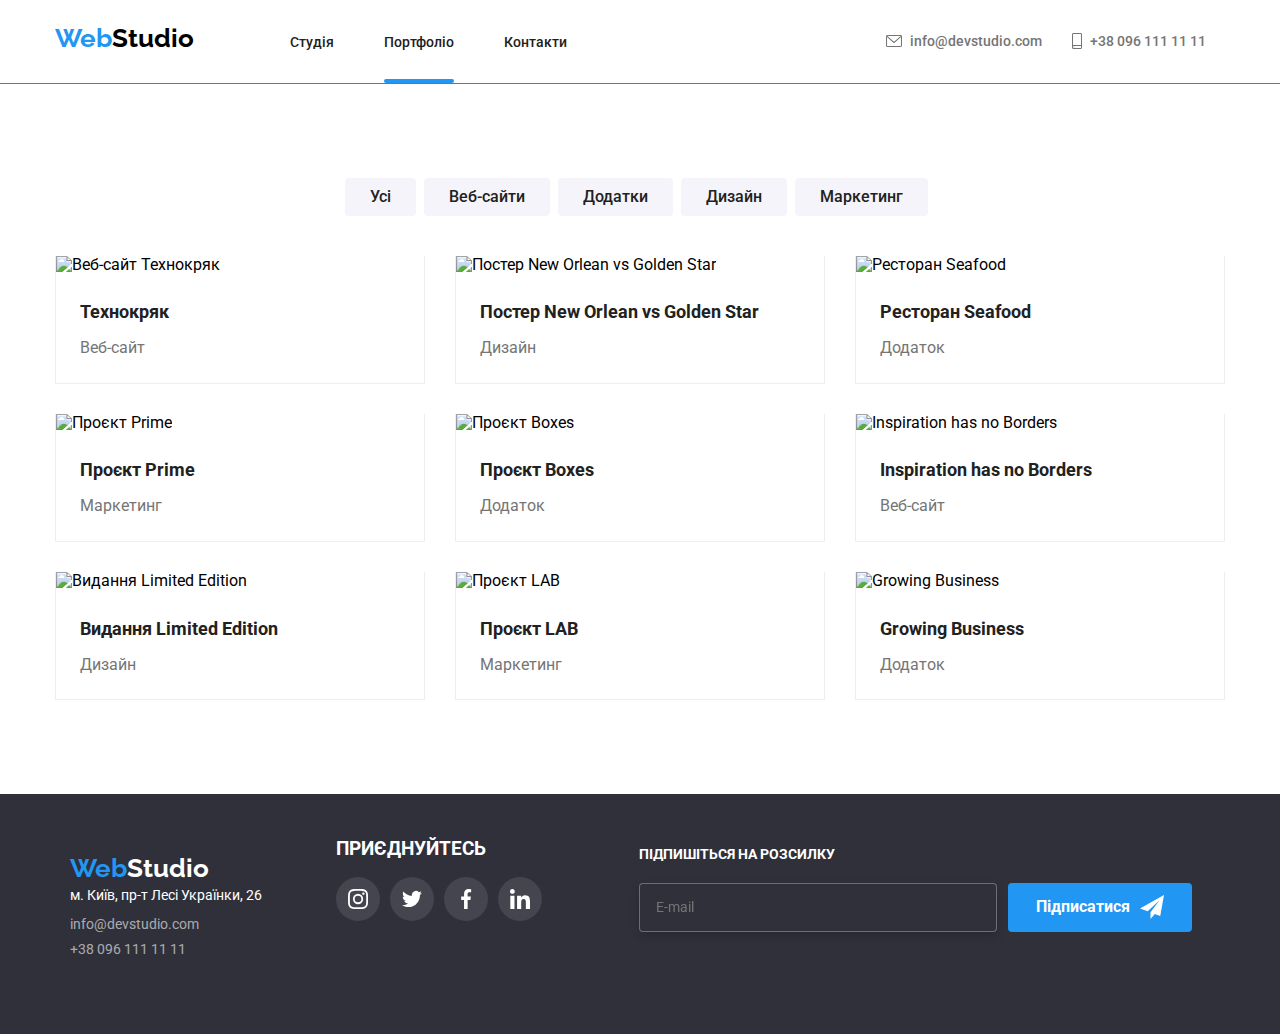
==== commit 3b200b06: "Update" ====
--- a/portfolio.html
+++ b/portfolio.html
@@ -117,8 +117,7 @@
                 <img
                   src="./images/web-site.jpg"
                   alt="Веб-сайт Технокряк"
-                  width="370"
-                  height="294"
+                  width="100%"
                 />
                 <p class="card__description">
                   Ресурс пропонує комплексні пропозиції з різним рівнем
@@ -134,8 +133,7 @@
                 <img
                   src="./images/poster.jpg"
                   alt="Постер New Orlean vs Golden Star"
-                  width="370"
-                  height="294"
+                  width="100%"
                 />
                 <p class="card__description">
                   Ресурс пропонує комплексні пропозиції з різним рівнем
@@ -153,9 +151,7 @@
                 <img
                   src="./images/seafood.jpg"
                   alt="Ресторан Seafood"
-                  width="370"
-                  height="294"
-                />
+                  width="100%"/>
                 <p class="card__description">
                   Ресурс пропонує комплексні пропозиції з різним рівнем
                   функціоналу та сервісів. Все це дозволить відвідувачу отримати
@@ -170,8 +166,7 @@
                 <img
                   src="./images/prime.jpg"
                   alt="Проєкт Prime"
-                  width="370"
-                  height="294"
+                  width="100%"
                 />
                 <p class="card__description">
                   Ресурс пропонує комплексні пропозиції з різним рівнем
@@ -187,8 +182,7 @@
                 <img
                   src="./images/boxes.jpg"
                   alt="Проєкт Boxes"
-                  width="370"
-                  height="294"
+                  width="100%"
                 />
                 <p class="card__description">
                   Ресурс пропонує комплексні пропозиції з різним рівнем
@@ -204,8 +198,7 @@
                 <img
                   src="./images/no_borders.jpg"
                   alt="Inspiration has no Borders"
-                  width="370"
-                  height="294"
+                  width="100%"
                 />
                 <p class="card__description">
                   Ресурс пропонує комплексні пропозиції з різним рівнем
@@ -221,8 +214,7 @@
                 <img
                   src="./images/limited_edition.jpg"
                   alt="Видання Limited Edition"
-                  width="370"
-                  height="294"
+                  width="100%"
                 />
                 <p class="card__description">
                   Ресурс пропонує комплексні пропозиції з різним рівнем
@@ -238,8 +230,7 @@
                 <img
                   src="./images/lab.jpg"
                   alt="Проєкт LAB"
-                  width="370"
-                  height="294"
+                  width="100%"
                 />
                 <p class="card__description">
                   Ресурс пропонує комплексні пропозиції з різним рівнем
@@ -255,8 +246,7 @@
                 <img
                   src="./images/growing_business.jpg"
                   alt="Growing Business"
-                  width="370"
-                  height="294"
+                  width="100%"
                 />
                 <p class="card__description">
                   Ресурс пропонує комплексні пропозиції з різним рівнем
--- a/css/main.min.css
+++ b/css/main.min.css
@@ -1 +1 @@
-body{background-color:#fff;font-family:"Roboto",sans-serif;padding-left:15px;padding-right:15px}a{text-decoration:none}a:hover{color:#2196f3}button{cursor:pointer}a:focus{color:#2196f3}button:hover{color:#2196f3}button:focus{color:#2196f3}li{list-style-type:none}td{cursor:pointer}html{-webkit-box-sizing:border-box;box-sizing:border-box}*,*::before,*::after{-webkit-box-sizing:inherit;box-sizing:inherit}textarea{resize:none}.section{padding-top:60px;padding-bottom:60px}.container{max-width:480px;margin:0 auto;position:relative}@media screen and (min-width: 768px){.container{max-width:768px}}@media screen and (min-width: 1200px){.container{max-width:1200px}.section{padding-top:94px;padding-bottom:94px}}.visually-hidden{position:absolute;white-space:nowrap;width:1px;height:1px;overflow:hidden;border:0;padding:0;clip:rect(0 0 0 0);-webkit-clip-path:inset(50%);clip-path:inset(50%);margin:-1px}.logo{display:inline-block;font-family:"Raleway",sans-serif;font-style:normal;font-weight:700;font-size:26px;color:#2196f3}.logo--color-black{color:#000}.logo--color-white{color:#fff}.page-header{position:relative;margin-left:auto;margin-right:auto;border-bottom:1px solid #757575;padding:10px 0px}.page-header-mobile{display:-webkit-box;display:-ms-flexbox;display:flex;-webkit-box-align:center;-ms-flex-align:center;align-items:center}.page-header__button{display:-webkit-inline-box;display:-ms-inline-flexbox;display:inline-flex;margin-left:auto;padding:0;border:none;background-color:rgba(0,0,0,0);z-index:3}.page-header__button:hover{fill:#2196f3}.page-header__button .icon-cross{display:none}.page-header__button.is-open .icon-cross{display:block}.page-header__button.is-open .icon-menu{display:none}.navigation-contacts{display:inline;background-color:#fff;position:absolute;padding:48px 40px;top:0;left:0;width:100%;display:none}.navigation-contacts.is-open{display:block;z-index:2}.navigation{display:inline}.navigation__link{display:block;color:#212121;font-weight:500;font-size:14px;line-height:1.2;-webkit-transition:color 250ms cubic-bezier(0.4, 0, 0.2, 1);transition:color 250ms cubic-bezier(0.4, 0, 0.2, 1)}.navigation__item{margin-bottom:34px}.navigation__list:last-child{margin:0}.navigation__list:hover :focus{color:#2196f3}.page-header__contacts{margin-top:302px}.contacts__item{margin-bottom:32px}.contacts__item:last-child{margin-right:0}.contacts__link{font-style:normal;font-weight:500;font-size:14px;line-height:1.2;color:#757575;-webkit-box-align:center;-ms-flex-align:center;align-items:center;display:-webkit-box;display:-ms-flexbox;display:flex;-webkit-transition:color 250ms cubic-bezier(0.4, 0, 0.2, 1);transition:color 250ms cubic-bezier(0.4, 0, 0.2, 1)}.contacts__link:hover svg{fill:#2196f3}.contacts__icon{margin-right:8px;cursor:pointer;fill:#757575;-webkit-transition:fill 250ms cubic-bezier(0.4, 0, 0.2, 1);transition:fill 250ms cubic-bezier(0.4, 0, 0.2, 1);display:none}.social-networks-header{width:100%}.social-networks-header__list{display:-webkit-box;display:-ms-flexbox;display:flex;-webkit-box-pack:justify;-ms-flex-pack:justify;justify-content:space-between;font-family:"Roboto";font-style:normal;font-weight:500;font-size:18px;line-height:1.222}.social-networks-header__link{color:#2196f3}@media screen and (min-width: 768px){.page-header{padding:0}.page-header-mobile{display:block;position:absolute;left:0;bottom:26px}.page-header__button{display:none}.navigation-contacts{position:initial;display:-webkit-box;display:-ms-flexbox;display:flex;padding:0;-webkit-box-align:center;-ms-flex-align:center;align-items:center}.navigation-contacts.is-open{padding:0;display:-webkit-box;display:-ms-flexbox;display:flex;-webkit-box-align:center;-ms-flex-align:center;align-items:center}.navigation{display:inline-block;margin-left:230px}.navigation__list{display:-webkit-box;display:-ms-flexbox;display:flex}.navigation__link{padding:32px 0;display:block;position:relative}.navigation__item{margin-bottom:0}.navigation__item:nth-child(n+2){margin-left:50px}.page-header__contacts{display:inline-block;padding:0;margin:0 0 0 85px}.contacts__item{margin:0}.contacts__item:nth-child(n+2){margin-top:10px}.contacts__icon{display:inline-block}.social-networks-header{display:none}.current::after{content:"";display:block;position:absolute;left:0;bottom:0;width:100%;height:4px;background-color:#2196f3;border-radius:2px}}@media screen and (min-width: 1200px){.page-header{position:initial}.page-header__logo{padding-top:24px;padding-bottom:25px}.page-header-mobile{position:initial;display:inline-block}.navigation-contacts{display:inline-block;max-width:1042px}.navigation-contacts.is-open{display:inline-block;max-width:1027px;-webkit-box-pack:end;-ms-flex-pack:end;justify-content:end}.navigation{margin-left:92px}.page-header__contacts{margin-left:315px}.contacts__list{display:-webkit-box;display:-ms-flexbox;display:flex}.contacts__item{margin:0}.contacts__item:nth-child(n+2){margin-top:0;margin-left:30px}.contacts__link{padding:32px 0}}.order-a-service{background-color:#2f303a;padding-top:118px;padding-bottom:118px}.order-a-service__image{height:400px;max-width:1600px;margin:0 auto;background-size:cover;background-position:center center;background-image:-webkit-gradient(linear, left top, right top, from(rgba(47, 48, 58, 0.4)), to(rgba(47, 48, 58, 0.4))),url(../images/order_a_service.jpg);background-image:linear-gradient(to right, rgba(47, 48, 58, 0.4), rgba(47, 48, 58, 0.4)),url(../images/order_a_service.jpg)}.order-a-service__title{font-weight:900;font-size:26px;line-height:1.615;text-align:center;margin-left:auto;margin-right:auto;text-transform:uppercase;color:#fff}.order-a-service__button{padding:10px 24px 10px 24px;margin-top:30px;position:relative;left:50%;-webkit-transform:translate(-50%, 0);transform:translate(-50%, 0);width:200px}.order-a-service__button:hover,.order-a-service__button:focus{background-color:#fff;color:#2196f3;-webkit-box-shadow:0px 1px 3px rgba(0,0,0,.12),0px 1px 1px rgba(0,0,0,.14),0px 2px 1px rgba(0,0,0,.2);box-shadow:0px 1px 3px rgba(0,0,0,.12),0px 1px 1px rgba(0,0,0,.14),0px 2px 1px rgba(0,0,0,.2)}@media screen and (min-width: 768px){.order-a-service__title{max-width:360px}}@media screen and (min-width: 1200px){.order-a-service{padding-top:200px;padding-bottom:200px}.order-a-service__title{font-size:44px;line-height:1.363;max-width:696px}.order-a-service__image{height:600px}}.button{font-style:normal;font-weight:700;font-size:16px;line-height:1.8;color:#fff;-webkit-box-align:center;-ms-flex-align:center;align-items:center;text-align:center;background-color:#2196f3;border-radius:4px;border:none;-webkit-transition:color 250ms cubic-bezier(0.4, 0, 0.2, 1),background-color 250ms cubic-bezier(0.4, 0, 0.2, 1);transition:color 250ms cubic-bezier(0.4, 0, 0.2, 1),background-color 250ms cubic-bezier(0.4, 0, 0.2, 1)}.titles{font-style:normal;font-weight:700;font-size:28px;line-height:1.178;color:#212121;text-align:center;margin-bottom:30px}@media screen and (min-width: 1200px){.titles{font-size:36px;line-height:1.2;margin-bottom:50px}}.advantages__list{text-align:center;display:inline-block}.advantages__item{margin-top:30px;-webkit-box-pack:center;-ms-flex-pack:center;justify-content:center}.advantages__icon{background-color:#f5f4fa;display:inline-block;padding:25px 0;width:100%}.advantages__title{font-family:"Roboto";font-style:normal;font-weight:700;font-size:14px;line-height:1.2;text-align:center;color:#212121;margin-top:30px}.advantages__text{text-align:start;font-style:normal;font-weight:400;font-size:14px;line-height:1.7;color:#757575;margin-top:10px}@media screen and (min-width: 768px){.advantages__list{display:-webkit-box;display:-ms-flexbox;display:flex;-ms-flex-wrap:wrap;flex-wrap:wrap}.advantages__item{max-width:354px}.advantages__item:nth-child(n+3){margin-top:30px}.advantages__item:nth-child(2n+1){margin-right:30px}.advantages__title{text-align:start}}@media screen and (min-width: 1200px){.advantages__list{-webkit-box-pack:justify;-ms-flex-pack:justify;justify-content:space-between}.advantages__item{max-width:270px;margin:0}.advantages__item:nth-child(n+3){margin-top:0}.advantages__item:nth-child(2n+1){margin-right:0}}.what-we-do{display:none}@media screen and (min-width: 1200px){.what-we-do{display:block;margin-left:auto;margin-right:auto;padding-top:0}.what-we-do__list{display:-webkit-box;display:-ms-flexbox;display:flex;-webkit-box-pack:justify;-ms-flex-pack:justify;justify-content:space-between}.what-we-do__item{height:294px;position:relative}.what-we-do__title{font-family:"Roboto",sans-serif;font-style:normal;font-weight:700;font-size:14px;line-height:16px;text-align:center;color:#fff;background-color:rgba(47,48,58,.8);padding:27px 0;position:absolute;bottom:0;left:0;width:100%}}.our-team{background:#f5f4fa}.our-team__item{width:100%;background-color:#fff;-webkit-box-shadow:0px 1px 3px rgba(0,0,0,.12),0px 1px 1px rgba(0,0,0,.14),0px 2px 1px rgba(0,0,0,.2);box-shadow:0px 1px 3px rgba(0,0,0,.12),0px 1px 1px rgba(0,0,0,.14),0px 2px 1px rgba(0,0,0,.2);border-radius:0px 0px 4px 4px;padding-bottom:24px;margin-bottom:30px}.our-team__item:last-child{margin-bottom:0}.our-team__title{font-style:normal;font-weight:500;font-size:16px;line-height:1.2;color:#212121;margin-top:30px;text-align:center}.our-team__text{font-style:normal;font-weight:400;font-size:16px;line-height:1.2;color:color-gray;margin-top:10px;text-align:center;margin-bottom:16px}@media screen and (min-width: 768px){.our-team__list{display:-webkit-box;display:-ms-flexbox;display:flex;-ms-flex-wrap:wrap;flex-wrap:wrap;-ms-flex-pack:distribute;justify-content:space-around}.our-team__item{max-width:354px}.our-team__item:nth-child(n+3){margin-bottom:0}}@media screen and (min-width: 1200px){.our-team__list{-webkit-box-pack:justify;-ms-flex-pack:justify;justify-content:space-between}.our-team__item{max-width:270px;margin-bottom:0}}.social-networks__list{display:-webkit-box;display:-ms-flexbox;display:flex;-webkit-box-pack:center;-ms-flex-pack:center;justify-content:center}.social-networks__icons{padding:12px;fill:#afb1b8;display:-webkit-box;display:-ms-flexbox;display:flex;border-radius:50%;-webkit-transition:fill 250ms cubic-bezier(0.4, 0, 0.2, 1),background-color 250ms cubic-bezier(0.4, 0, 0.2, 1);transition:fill 250ms cubic-bezier(0.4, 0, 0.2, 1),background-color 250ms cubic-bezier(0.4, 0, 0.2, 1)}.social-networks__icons:hover{fill:#fff;background-color:#2196f3}.social-networks__item:nth-child(n+2){margin-left:10px}.clients{width:100%;border:1px solid #afb1b8;border-radius:4px;fill:#afb1b8;-webkit-transition:fill 250ms cubic-bezier(0.4, 0, 0.2, 1),border-color 250ms cubic-bezier(0.4, 0, 0.2, 1);transition:fill 250ms cubic-bezier(0.4, 0, 0.2, 1),border-color 250ms cubic-bezier(0.4, 0, 0.2, 1)}.clients:hover{fill:#2196f3;border:1px solid #2196f3}.clients__list{display:-webkit-box;display:-ms-flexbox;display:flex;-ms-flex-wrap:wrap;flex-wrap:wrap;-webkit-box-pack:justify;-ms-flex-pack:justify;justify-content:space-between}.clients__item{max-width:210px;margin-bottom:30px}.clients__item:nth-child(n+5){margin-bottom:0}@media screen and (min-width: 768px){.clients__item{width:226px}.clients__item:nth-child(n+4){margin-bottom:0}}@media screen and (min-width: 1200px){.clients__item{width:170px;margin-bottom:0}}.buttons__list{display:-webkit-box;display:-ms-flexbox;display:flex;-ms-flex-wrap:wrap;flex-wrap:wrap;-webkit-box-pack:left;-ms-flex-pack:left;justify-content:left;max-width:450px}.portfolio-button__text{font-family:"Roboto",sans-serif;font-style:normal;font-weight:500;font-size:16px;line-height:1.625;text-align:center;background-color:#f5f4fa;color:#212121;border-radius:4px;border:none;padding:6px 25px 6px 25px;-webkit-transition:color 250ms cubic-bezier(0.4, 0, 0.2, 1),background-color 250ms cubic-bezier(0.4, 0, 0.2, 1),-webkit-box-shadow 250ms cubic-bezier(0.4, 0, 0.2, 1);transition:color 250ms cubic-bezier(0.4, 0, 0.2, 1),background-color 250ms cubic-bezier(0.4, 0, 0.2, 1),-webkit-box-shadow 250ms cubic-bezier(0.4, 0, 0.2, 1);transition:color 250ms cubic-bezier(0.4, 0, 0.2, 1),background-color 250ms cubic-bezier(0.4, 0, 0.2, 1),box-shadow 250ms cubic-bezier(0.4, 0, 0.2, 1);transition:color 250ms cubic-bezier(0.4, 0, 0.2, 1),background-color 250ms cubic-bezier(0.4, 0, 0.2, 1),box-shadow 250ms cubic-bezier(0.4, 0, 0.2, 1),-webkit-box-shadow 250ms cubic-bezier(0.4, 0, 0.2, 1)}.portfolio-button__text:focus{background-color:#2196f3;color:#fff;-webkit-box-shadow:0px 1px 1px rgba(0,0,0,.12),0px 4px 4px rgba(0,0,0,.06),1px 4px 6px rgba(0,0,0,.16);box-shadow:0px 1px 1px rgba(0,0,0,.12),0px 4px 4px rgba(0,0,0,.06),1px 4px 6px rgba(0,0,0,.16)}.portfolio-button__text:hover{background-color:#2196f3;cursor:pointer;color:#fff;-webkit-box-shadow:0px 1px 1px rgba(0,0,0,.12),0px 4px 4px rgba(0,0,0,.06),1px 4px 6px rgba(0,0,0,.16);box-shadow:0px 1px 1px rgba(0,0,0,.12),0px 4px 4px rgba(0,0,0,.06),1px 4px 6px rgba(0,0,0,.16)}.buttons__item{margin-right:8px}.buttons__item:nth-child(n+4){margin-top:15px}@media screen and (min-width: 768px){.buttons__list{-ms-flex-wrap:nowrap;flex-wrap:nowrap;-webkit-box-pack:center;-ms-flex-pack:center;justify-content:center;max-width:768px}.buttons__item:nth-child(n+4){margin-top:0}}@media screen and (min-width: 1200px){.buttons__list{max-width:1200px}}.card__list{display:-webkit-box;display:-ms-flexbox;display:flex;-ms-flex-wrap:wrap;flex-wrap:wrap;margin-top:56px}.card__hover{position:relative;overflow:hidden}.card__description{font-family:"Roboto",sans-serif;font-style:normal;font-weight:400;font-size:18px;line-height:1.55;color:#fff;background-color:rgba(33,150,243,.9);padding:63px 24px;position:absolute;left:0;bottom:0;display:-webkit-box;display:-ms-flexbox;display:flex;width:100%;height:100%;-webkit-transform:translateY(100%);transform:translateY(100%);-webkit-transition:-webkit-transform 250ms cubic-bezier(0.4, 0, 0.2, 1);transition:-webkit-transform 250ms cubic-bezier(0.4, 0, 0.2, 1);transition:transform 250ms cubic-bezier(0.4, 0, 0.2, 1);transition:transform 250ms cubic-bezier(0.4, 0, 0.2, 1), -webkit-transform 250ms cubic-bezier(0.4, 0, 0.2, 1)}.card__item:hover .card__description{-webkit-transform:translateY(0);transform:translateY(0)}.card__title{font-family:"Roboto",sans-serif;font-style:normal;font-weight:700;font-size:18px;line-height:2;color:#212121;margin-top:20px;text-indent:24px}.card__text{font-family:"Roboto",sans-serif;font-style:normal;font-weight:400;font-size:16px;line-height:1.8;color:#757575;margin-top:4px;margin-bottom:20px;text-indent:24px}.card__item{border-bottom:1px solid #eee;border-left:1px solid #eee;border-right:1px solid #eee;background-color:#fff;width:370px;-webkit-transition:-webkit-box-shadow 250ms cubic-bezier(0.4, 0, 0.2, 1);transition:-webkit-box-shadow 250ms cubic-bezier(0.4, 0, 0.2, 1);transition:box-shadow 250ms cubic-bezier(0.4, 0, 0.2, 1);transition:box-shadow 250ms cubic-bezier(0.4, 0, 0.2, 1), -webkit-box-shadow 250ms cubic-bezier(0.4, 0, 0.2, 1)}.card__item:hover{-webkit-box-shadow:0px 1px 1px rgba(0,0,0,.12),0px 4px 4px rgba(0,0,0,.06),1px 4px 6px rgba(0,0,0,.16);box-shadow:0px 1px 1px rgba(0,0,0,.12),0px 4px 4px rgba(0,0,0,.06),1px 4px 6px rgba(0,0,0,.16)}.card__item:nth-child(n+4){margin-top:30px}.card__item:nth-child(3n-1){margin-left:30px;margin-right:30px}.backdrop{position:fixed;top:0;left:0;width:100%;height:100%;background-color:rgba(0,0,0,.2);opacity:1;-webkit-transition:opacity 250ms cubic-bezier(0.4, 0, 0.2, 1);transition:opacity 250ms cubic-bezier(0.4, 0, 0.2, 1)}.backdrop.is-hidden.modal{-webkit-transform:scale(0.9) translate(-50%, -50%);transform:scale(0.9) translate(-50%, -50%)}.backdrop.is-hidden{opacity:0;pointer-events:none}.modal{position:absolute;top:50%;left:50%;width:528px;height:581px;background:#fff;-webkit-box-shadow:0px 1px 3px rgba(0,0,0,.12),0px 1px 1px rgba(0,0,0,.14),0px 2px 1px rgba(0,0,0,.2);box-shadow:0px 1px 3px rgba(0,0,0,.12),0px 1px 1px rgba(0,0,0,.14),0px 2px 1px rgba(0,0,0,.2);border-radius:4px;-webkit-transform:scale(1) translate(-50%, -50%);transform:scale(1) translate(-50%, -50%);-webkit-transition:-webkit-transform 250ms cubic-bezier(0.4, 0, 0.2, 1),-webkit-box-shadow 250ms cubic-bezier(0.4, 0, 0.2, 1);transition:-webkit-transform 250ms cubic-bezier(0.4, 0, 0.2, 1),-webkit-box-shadow 250ms cubic-bezier(0.4, 0, 0.2, 1);transition:transform 250ms cubic-bezier(0.4, 0, 0.2, 1),box-shadow 250ms cubic-bezier(0.4, 0, 0.2, 1);transition:transform 250ms cubic-bezier(0.4, 0, 0.2, 1),box-shadow 250ms cubic-bezier(0.4, 0, 0.2, 1),-webkit-transform 250ms cubic-bezier(0.4, 0, 0.2, 1),-webkit-box-shadow 250ms cubic-bezier(0.4, 0, 0.2, 1)}.buton--close{position:absolute;right:8px;top:8px;border-radius:50%;border:0;padding:0;background-color:#fff}.button--close-icon{padding:6px;fill:#000;border-radius:50%;border:1px solid rgba(0,0,0,.1);-webkit-transition:fill 250ms cubic-bezier(0.4, 0, 0.2, 1);transition:fill 250ms cubic-bezier(0.4, 0, 0.2, 1)}.button--close-icon:hover{fill:#2196f3}.modal__title{font-style:normal;font-weight:700;font-size:20px;line-height:1.15;text-align:center;color:#212121;margin-top:40px;margin-bottom:12px}.modal__form-field{position:relative;margin-bottom:10px;display:-webkit-box;display:-ms-flexbox;display:flex;-webkit-box-orient:vertical;-webkit-box-direction:normal;-ms-flex-direction:column;flex-direction:column;padding:0 40px;font-style:normal;font-weight:400;font-size:12px;line-height:1.5;color:#757575}.modal__form-field input{padding:12px 42px;border:1px solid rgba(33,33,33,.2);border-radius:4px;-webkit-transition:border-color 250ms cubic-bezier(0.4, 0, 0.2, 1);transition:border-color 250ms cubic-bezier(0.4, 0, 0.2, 1)}.modal__form-field input:hover{cursor:pointer;border-color:#2196f3}.modal__form-field:hover{cursor:pointer;fill:#2196f3}.modal__form-field:focus-within>input{border-color:#2196f3;outline:none}.modal__form-field:focus-within>.modal__icon{fill:#2196f3}.modal__form-field textarea{border:1px solid rgba(33,33,33,.2);border-radius:4px;height:120px;padding:12px 16px;-webkit-transition:border-color 250ms cubic-bezier(0.4, 0, 0.2, 1);transition:border-color 250ms cubic-bezier(0.4, 0, 0.2, 1)}.modal__form-field>::-webkit-input-placeholder{-webkit-transition:color 250ms cubic-bezier(0.4, 0, 0.2, 1);transition:color 250ms cubic-bezier(0.4, 0, 0.2, 1)}.modal__form-field>::-moz-placeholder{-moz-transition:color 250ms cubic-bezier(0.4, 0, 0.2, 1);transition:color 250ms cubic-bezier(0.4, 0, 0.2, 1)}.modal__form-field>:-ms-input-placeholder{-ms-transition:color 250ms cubic-bezier(0.4, 0, 0.2, 1);transition:color 250ms cubic-bezier(0.4, 0, 0.2, 1)}.modal__form-field>::-ms-input-placeholder{-ms-transition:color 250ms cubic-bezier(0.4, 0, 0.2, 1);transition:color 250ms cubic-bezier(0.4, 0, 0.2, 1)}.modal__form-field>::placeholder{-webkit-transition:color 250ms cubic-bezier(0.4, 0, 0.2, 1);transition:color 250ms cubic-bezier(0.4, 0, 0.2, 1)}.modal__form-field textarea:hover{cursor:pointer;border-color:#2196f3}.modal__form-field textarea:focus-within{border-color:#2196f3;outline:none}.modal__form-field:hover>::-webkit-input-placeholder{color:#2196f3}.modal__form-field:hover>::-moz-placeholder{color:#2196f3}.modal__form-field:hover>:-ms-input-placeholder{color:#2196f3}.modal__form-field:hover>::-ms-input-placeholder{color:#2196f3}.modal__form-field:hover>::placeholder{color:#2196f3}.modal__form-field:focus-within>::-webkit-input-placeholder{color:#2196f3}.modal__form-field:focus-within>::-moz-placeholder{color:#2196f3}.modal__form-field:focus-within>:-ms-input-placeholder{color:#2196f3}.modal__form-field:focus-within>::-ms-input-placeholder{color:#2196f3}.modal__form-field:focus-within>::placeholder{color:#2196f3}.modal__icon{position:absolute;left:52px;bottom:11px;-webkit-transition:fill 250ms cubic-bezier(0.4, 0, 0.2, 1);transition:fill 250ms cubic-bezier(0.4, 0, 0.2, 1)}.modal__checkbox{padding-left:52px;margin-top:30px;display:-webkit-box;display:-ms-flexbox;display:flex;-ms-flex-line-pack:center;align-content:center;position:relative}.modal__checkbox label{font-style:normal;font-weight:400;font-size:14px;line-height:1.17;color:#757575;padding-left:22px;position:absolute}.checkbox{-webkit-appearance:none;-moz-appearance:none;appearance:none;position:absolute}.checkbox__icon{display:inline-block;-webkit-box-align:center;-ms-flex-align:center;align-items:center;width:16px;height:15px;border:2px solid #212121;border-radius:4px}.checkbox:checked+.checkbox__icon{background-color:#2196f3;background-image:url(../images/check.svg);background-size:contain;fill:#fff;background-origin:border-box;border-color:#2196f3}.modal__policy{font-style:normal;font-weight:400;font-size:14px;line-height:1.17px;-webkit-text-decoration-line:underline;text-decoration-line:underline;color:#2196f3}.modal__button{display:block;margin-left:auto;margin-right:auto;margin-top:30px;padding:10px 52px;-webkit-box-shadow:0px 4px 4px rgba(0,0,0,.15);box-shadow:0px 4px 4px rgba(0,0,0,.15)}.modal__button:hover{background-color:#fff;color:#2196f3}/*# sourceMappingURL=main.min.css.map */+body{background-color:#fff;font-family:"Roboto",sans-serif}a{text-decoration:none}a:hover{color:#2196f3}button{cursor:pointer}a:focus{color:#2196f3}button:hover{color:#2196f3}button:focus{color:#2196f3}li{list-style-type:none}td{cursor:pointer}html{-webkit-box-sizing:border-box;box-sizing:border-box}*,*::before,*::after{-webkit-box-sizing:inherit;box-sizing:inherit}textarea{resize:none}.section{padding-top:60px;padding-bottom:60px}.container{padding-left:15px;padding-right:15px;max-width:480px;margin:0 auto;position:relative}@media screen and (min-width: 768px){.container{max-width:768px}}@media screen and (min-width: 1200px){.container{max-width:1200px}.section{padding-top:94px;padding-bottom:94px}}.visually-hidden{position:absolute;white-space:nowrap;width:1px;height:1px;overflow:hidden;border:0;padding:0;clip:rect(0 0 0 0);-webkit-clip-path:inset(50%);clip-path:inset(50%);margin:-1px}.logo{display:inline-block;font-family:"Raleway",sans-serif;font-style:normal;font-weight:700;font-size:26px;color:#2196f3}.logo--color-black{color:#000}.logo--color-white{color:#fff}.page-header{position:relative;margin-left:auto;margin-right:auto;border-bottom:1px solid #757575;padding:10px 0px}.page-header-mobile{display:-webkit-box;display:-ms-flexbox;display:flex;-webkit-box-align:center;-ms-flex-align:center;align-items:center}.page-header__button{display:-webkit-inline-box;display:-ms-inline-flexbox;display:inline-flex;margin-left:auto;padding:0;border:none;background-color:rgba(0,0,0,0);z-index:3}.page-header__button:hover{fill:#2196f3}.page-header__button .icon-cross{display:none}.page-header__button.is-open .icon-cross{display:block}.page-header__button.is-open .icon-menu{display:none}.navigation-contacts{display:inline;background-color:#fff;position:absolute;padding:48px 40px;top:0;left:0;width:100%;display:none}.navigation-contacts.is-open{display:block;z-index:2}.navigation{display:inline}.navigation__link{display:block;color:#212121;font-weight:500;font-size:14px;line-height:1.2;-webkit-transition:color 250ms cubic-bezier(0.4, 0, 0.2, 1);transition:color 250ms cubic-bezier(0.4, 0, 0.2, 1)}.navigation__item{margin-bottom:34px}.navigation__list:last-child{margin:0}.navigation__list:hover :focus{color:#2196f3}.page-header__contacts{margin-top:302px}.contacts__item{margin-bottom:32px}.contacts__item:last-child{margin-right:0}.contacts__link{font-style:normal;font-weight:500;font-size:14px;line-height:1.2;color:#757575;-webkit-box-align:center;-ms-flex-align:center;align-items:center;display:-webkit-box;display:-ms-flexbox;display:flex;-webkit-transition:color 250ms cubic-bezier(0.4, 0, 0.2, 1);transition:color 250ms cubic-bezier(0.4, 0, 0.2, 1)}.contacts__link:hover svg{fill:#2196f3}.contacts__icon{margin-right:8px;cursor:pointer;fill:#757575;-webkit-transition:fill 250ms cubic-bezier(0.4, 0, 0.2, 1);transition:fill 250ms cubic-bezier(0.4, 0, 0.2, 1);display:none}.social-networks-header{width:100%}.social-networks-header__list{display:-webkit-box;display:-ms-flexbox;display:flex;-webkit-box-pack:justify;-ms-flex-pack:justify;justify-content:space-between;font-family:"Roboto";font-style:normal;font-weight:500;font-size:18px;line-height:1.222}.social-networks-header__link{color:#2196f3}@media screen and (min-width: 768px){.page-header{padding:0}.page-header-mobile{display:block;position:absolute;left:0;bottom:26px}.page-header__button{display:none}.navigation-contacts{position:initial;display:-webkit-box;display:-ms-flexbox;display:flex;padding:0;-webkit-box-align:center;-ms-flex-align:center;align-items:center}.navigation-contacts.is-open{padding:0;display:-webkit-box;display:-ms-flexbox;display:flex;-webkit-box-align:center;-ms-flex-align:center;align-items:center}.navigation{display:inline-block;margin-left:230px}.navigation__list{display:-webkit-box;display:-ms-flexbox;display:flex}.navigation__link{padding:32px 0;display:block;position:relative}.navigation__item{margin-bottom:0}.navigation__item:nth-child(n+2){margin-left:50px}.page-header__contacts{display:inline-block;padding:0;margin:0 0 0 85px}.contacts__item{margin:0}.contacts__item:nth-child(n+2){margin-top:10px}.contacts__icon{display:inline-block}.social-networks-header{display:none}.current::after{content:"";display:block;position:absolute;left:0;bottom:0;width:100%;height:4px;background-color:#2196f3;border-radius:2px}}@media screen and (min-width: 1200px){.page-header{position:initial}.page-header__logo{padding-top:24px;padding-bottom:25px}.page-header-mobile{position:initial;display:inline-block}.navigation-contacts{display:inline-block;max-width:1042px}.navigation-contacts.is-open{display:inline-block;max-width:1027px;-webkit-box-pack:end;-ms-flex-pack:end;justify-content:end}.navigation{margin-left:92px}.page-header__contacts{margin-left:315px}.contacts__list{display:-webkit-box;display:-ms-flexbox;display:flex}.contacts__item{margin:0}.contacts__item:nth-child(n+2){margin-top:0;margin-left:30px}.contacts__link{padding:32px 0}}.order-a-service{background-color:#2f303a;padding-top:118px;padding-bottom:118px}.order-a-service__image{height:400px;max-width:1600px;margin:0 auto;background-size:cover;background-position:center center;background-image:-webkit-gradient(linear, left top, right top, from(rgba(47, 48, 58, 0.4)), to(rgba(47, 48, 58, 0.4))),url(../images/order_a_service.jpg);background-image:linear-gradient(to right, rgba(47, 48, 58, 0.4), rgba(47, 48, 58, 0.4)),url(../images/order_a_service.jpg)}.order-a-service__title{font-weight:900;font-size:26px;line-height:1.615;text-align:center;margin-left:auto;margin-right:auto;text-transform:uppercase;color:#fff}.order-a-service__button{padding:10px 24px 10px 24px;margin-top:30px;position:relative;left:50%;-webkit-transform:translate(-50%, 0);transform:translate(-50%, 0);width:200px}.order-a-service__button:hover,.order-a-service__button:focus{background-color:#fff;color:#2196f3;-webkit-box-shadow:0px 1px 3px rgba(0,0,0,.12),0px 1px 1px rgba(0,0,0,.14),0px 2px 1px rgba(0,0,0,.2);box-shadow:0px 1px 3px rgba(0,0,0,.12),0px 1px 1px rgba(0,0,0,.14),0px 2px 1px rgba(0,0,0,.2)}@media screen and (min-width: 768px){.order-a-service__title{max-width:360px}}@media screen and (min-width: 1200px){.order-a-service{padding-top:200px;padding-bottom:200px}.order-a-service__title{font-size:44px;line-height:1.363;max-width:696px}.order-a-service__image{height:600px}}.button{font-style:normal;font-weight:700;font-size:16px;line-height:1.8;color:#fff;-webkit-box-align:center;-ms-flex-align:center;align-items:center;text-align:center;background-color:#2196f3;border-radius:4px;border:none;-webkit-transition:color 250ms cubic-bezier(0.4, 0, 0.2, 1),background-color 250ms cubic-bezier(0.4, 0, 0.2, 1);transition:color 250ms cubic-bezier(0.4, 0, 0.2, 1),background-color 250ms cubic-bezier(0.4, 0, 0.2, 1)}.titles{font-style:normal;font-weight:700;font-size:28px;line-height:1.178;color:#212121;text-align:center;margin-bottom:30px}@media screen and (min-width: 1200px){.titles{font-size:36px;line-height:1.2;margin-bottom:50px}}.advantages__list{text-align:center;display:inline-block}.advantages__item{margin-top:30px;-webkit-box-pack:center;-ms-flex-pack:center;justify-content:center}.advantages__icon{background-color:#f5f4fa;display:inline-block;padding:25px 0;width:100%}.advantages__title{font-family:"Roboto";font-style:normal;font-weight:700;font-size:14px;line-height:1.2;text-align:center;color:#212121;margin-top:30px}.advantages__text{text-align:start;font-style:normal;font-weight:400;font-size:14px;line-height:1.7;color:#757575;margin-top:10px}@media screen and (min-width: 768px){.advantages__list{display:-webkit-box;display:-ms-flexbox;display:flex;-ms-flex-wrap:wrap;flex-wrap:wrap}.advantages__item{max-width:354px}.advantages__item:nth-child(n+3){margin-top:30px}.advantages__item:nth-child(2n+1){margin-right:30px}.advantages__title{text-align:start}}@media screen and (min-width: 1200px){.advantages__list{-webkit-box-pack:justify;-ms-flex-pack:justify;justify-content:space-between}.advantages__item{max-width:270px;margin:0}.advantages__item:nth-child(n+3){margin-top:0}.advantages__item:nth-child(2n+1){margin-right:0}}.what-we-do{display:none}@media screen and (min-width: 1200px){.what-we-do{display:block;margin-left:auto;margin-right:auto;padding-top:0}.what-we-do__list{display:-webkit-box;display:-ms-flexbox;display:flex;-webkit-box-pack:justify;-ms-flex-pack:justify;justify-content:space-between}.what-we-do__item{height:294px;position:relative}.what-we-do__title{font-family:"Roboto",sans-serif;font-style:normal;font-weight:700;font-size:14px;line-height:16px;text-align:center;color:#fff;background-color:rgba(47,48,58,.8);padding:27px 0;position:absolute;bottom:0;left:0;width:100%}}.our-team{background:#f5f4fa}.our-team__item{width:100%;background-color:#fff;-webkit-box-shadow:0px 1px 3px rgba(0,0,0,.12),0px 1px 1px rgba(0,0,0,.14),0px 2px 1px rgba(0,0,0,.2);box-shadow:0px 1px 3px rgba(0,0,0,.12),0px 1px 1px rgba(0,0,0,.14),0px 2px 1px rgba(0,0,0,.2);border-radius:0px 0px 4px 4px;padding-bottom:24px;margin-bottom:30px}.our-team__item:last-child{margin-bottom:0}.our-team__title{font-style:normal;font-weight:500;font-size:16px;line-height:1.2;color:#212121;margin-top:30px;text-align:center}.our-team__text{font-style:normal;font-weight:400;font-size:16px;line-height:1.2;color:color-gray;margin-top:10px;text-align:center;margin-bottom:16px}@media screen and (min-width: 768px){.our-team__list{display:-webkit-box;display:-ms-flexbox;display:flex;-ms-flex-wrap:wrap;flex-wrap:wrap;-ms-flex-pack:distribute;justify-content:space-around}.our-team__item{max-width:354px}.our-team__item:nth-child(n+3){margin-bottom:0}}@media screen and (min-width: 1200px){.our-team__list{-webkit-box-pack:justify;-ms-flex-pack:justify;justify-content:space-between}.our-team__item{max-width:270px;margin-bottom:0}}.social-networks__list{display:-webkit-box;display:-ms-flexbox;display:flex;-webkit-box-pack:center;-ms-flex-pack:center;justify-content:center}.social-networks__icons{padding:12px;fill:#afb1b8;display:-webkit-box;display:-ms-flexbox;display:flex;border-radius:50%;-webkit-transition:fill 250ms cubic-bezier(0.4, 0, 0.2, 1),background-color 250ms cubic-bezier(0.4, 0, 0.2, 1);transition:fill 250ms cubic-bezier(0.4, 0, 0.2, 1),background-color 250ms cubic-bezier(0.4, 0, 0.2, 1)}.social-networks__icons:hover{fill:#fff;background-color:#2196f3}.social-networks__item:nth-child(n+2){margin-left:10px}.clients{width:100%;border:1px solid #afb1b8;border-radius:4px;fill:#afb1b8;-webkit-transition:fill 250ms cubic-bezier(0.4, 0, 0.2, 1),border-color 250ms cubic-bezier(0.4, 0, 0.2, 1);transition:fill 250ms cubic-bezier(0.4, 0, 0.2, 1),border-color 250ms cubic-bezier(0.4, 0, 0.2, 1)}.clients:hover{fill:#2196f3;border:1px solid #2196f3}.clients__list{display:-webkit-box;display:-ms-flexbox;display:flex;-ms-flex-wrap:wrap;flex-wrap:wrap;-webkit-box-pack:justify;-ms-flex-pack:justify;justify-content:space-between}.clients__item{max-width:210px;margin-bottom:30px}.clients__item:nth-child(n+5){margin-bottom:0}@media screen and (min-width: 768px){.clients__item{width:226px}.clients__item:nth-child(n+4){margin-bottom:0}}@media screen and (min-width: 1200px){.clients__item{width:170px;margin-bottom:0}}.buttons__list{display:-webkit-box;display:-ms-flexbox;display:flex;-ms-flex-wrap:wrap;flex-wrap:wrap;-webkit-box-pack:left;-ms-flex-pack:left;justify-content:left;max-width:450px}.portfolio-button__text{font-family:"Roboto",sans-serif;font-style:normal;font-weight:500;font-size:16px;line-height:1.625;text-align:center;background-color:#f5f4fa;color:#212121;border-radius:4px;border:none;padding:6px 25px 6px 25px;-webkit-transition:color 250ms cubic-bezier(0.4, 0, 0.2, 1),background-color 250ms cubic-bezier(0.4, 0, 0.2, 1),-webkit-box-shadow 250ms cubic-bezier(0.4, 0, 0.2, 1);transition:color 250ms cubic-bezier(0.4, 0, 0.2, 1),background-color 250ms cubic-bezier(0.4, 0, 0.2, 1),-webkit-box-shadow 250ms cubic-bezier(0.4, 0, 0.2, 1);transition:color 250ms cubic-bezier(0.4, 0, 0.2, 1),background-color 250ms cubic-bezier(0.4, 0, 0.2, 1),box-shadow 250ms cubic-bezier(0.4, 0, 0.2, 1);transition:color 250ms cubic-bezier(0.4, 0, 0.2, 1),background-color 250ms cubic-bezier(0.4, 0, 0.2, 1),box-shadow 250ms cubic-bezier(0.4, 0, 0.2, 1),-webkit-box-shadow 250ms cubic-bezier(0.4, 0, 0.2, 1)}.portfolio-button__text:focus{background-color:#2196f3;color:#fff;-webkit-box-shadow:0px 1px 1px rgba(0,0,0,.12),0px 4px 4px rgba(0,0,0,.06),1px 4px 6px rgba(0,0,0,.16);box-shadow:0px 1px 1px rgba(0,0,0,.12),0px 4px 4px rgba(0,0,0,.06),1px 4px 6px rgba(0,0,0,.16)}.portfolio-button__text:hover{background-color:#2196f3;cursor:pointer;color:#fff;-webkit-box-shadow:0px 1px 1px rgba(0,0,0,.12),0px 4px 4px rgba(0,0,0,.06),1px 4px 6px rgba(0,0,0,.16);box-shadow:0px 1px 1px rgba(0,0,0,.12),0px 4px 4px rgba(0,0,0,.06),1px 4px 6px rgba(0,0,0,.16)}.buttons__item{margin-right:8px}.buttons__item:nth-child(n+4){margin-top:15px}@media screen and (min-width: 768px){.buttons__list{-ms-flex-wrap:nowrap;flex-wrap:nowrap;-webkit-box-pack:center;-ms-flex-pack:center;justify-content:center;max-width:768px}.buttons__item:nth-child(n+4){margin-top:0}}@media screen and (min-width: 1200px){.buttons__list{max-width:1200px}}.card__list{margin-top:40px}.card__hover{position:relative;overflow:hidden}.card__description{font-family:"Roboto",sans-serif;font-style:normal;font-weight:400;font-size:18px;line-height:1.55;color:#fff;background-color:rgba(33,150,243,.9);padding:63px 24px;position:absolute;left:0;bottom:0;display:-webkit-box;display:-ms-flexbox;display:flex;width:100%;height:100%;-webkit-transform:translateY(100%);transform:translateY(100%);-webkit-transition:-webkit-transform 250ms cubic-bezier(0.4, 0, 0.2, 1);transition:-webkit-transform 250ms cubic-bezier(0.4, 0, 0.2, 1);transition:transform 250ms cubic-bezier(0.4, 0, 0.2, 1);transition:transform 250ms cubic-bezier(0.4, 0, 0.2, 1), -webkit-transform 250ms cubic-bezier(0.4, 0, 0.2, 1)}.card__item:hover .card__description{-webkit-transform:translateY(0);transform:translateY(0)}.card__title{font-family:"Roboto",sans-serif;font-style:normal;font-weight:700;font-size:18px;line-height:2;color:#212121;margin-top:20px;text-indent:24px}.card__text{font-family:"Roboto",sans-serif;font-style:normal;font-weight:400;font-size:16px;line-height:1.8;color:#757575;margin-top:4px;margin-bottom:20px;text-indent:24px}.card__item{border-bottom:1px solid #eee;border-left:1px solid #eee;border-right:1px solid #eee;background-color:#fff;max-width:450px;margin-bottom:30px;-webkit-transition:-webkit-box-shadow 250ms cubic-bezier(0.4, 0, 0.2, 1);transition:-webkit-box-shadow 250ms cubic-bezier(0.4, 0, 0.2, 1);transition:box-shadow 250ms cubic-bezier(0.4, 0, 0.2, 1);transition:box-shadow 250ms cubic-bezier(0.4, 0, 0.2, 1), -webkit-box-shadow 250ms cubic-bezier(0.4, 0, 0.2, 1)}.card__item:hover{-webkit-box-shadow:0px 1px 1px rgba(0,0,0,.12),0px 4px 4px rgba(0,0,0,.06),1px 4px 6px rgba(0,0,0,.16);box-shadow:0px 1px 1px rgba(0,0,0,.12),0px 4px 4px rgba(0,0,0,.06),1px 4px 6px rgba(0,0,0,.16)}@media screen and (min-width: 768px){.card__list{display:-webkit-box;display:-ms-flexbox;display:flex;-ms-flex-wrap:wrap;flex-wrap:wrap;-webkit-box-pack:justify;-ms-flex-pack:justify;justify-content:space-between}.card__item{width:354px}.card__item:last-child{margin-bottom:0}}@media screen and (min-width: 1200px){.card__item{width:370px}.card__item:nth-child(n+7){margin-bottom:0}}.page-footer{max-width:480px;margin-left:auto;margin-right:auto;background:#2f303a;-webkit-box-pack:center;-ms-flex-pack:center;justify-content:center;position:relative;padding:60px 0}.main-footer{display:block;text-align:center}.page-footer__logo{display:block;text-align:center;margin-bottom:20px}.page-footer__address{font-style:normal;font-weight:400;font-size:14px;line-height:1.7;color:#fff}.page-footer__contacts{font-style:normal;font-weight:400;font-size:14px;line-height:1.2;color:rgba(255,255,255,.6);margin-top:8px;display:inline-block}.page-footer__tel{margin-top:8px;margin-bottom:60px}.join-in{display:block;text-align:center}.join-in__title{font-family:"Roboto",sans-serif;font-style:normal;font-weight:700;font-size:1.14;line-height:16px;color:#fff;margin-bottom:20px;padding-top:10px}.page-footer__social-networks{fill:#fff;background-color:rgba(255,255,255,.1);-webkit-transition:fill 250ms cubic-bezier(0.4, 0, 0.2, 1),background-color 250ms cubic-bezier(0.4, 0, 0.2, 1);transition:fill 250ms cubic-bezier(0.4, 0, 0.2, 1),background-color 250ms cubic-bezier(0.4, 0, 0.2, 1)}.page-footer__social-networks:hover{fill:#fff;background-color:#2196f3}.sign-up{display:block;text-align:center;color:#fff;font-style:normal;font-weight:700;font-size:14px;line-height:1.14;padding-top:12px}.page-footer__form-field{display:block;margin-top:20px}.page-footer__form-field input{margin-top:20px;padding:15px 16px;background-color:#2f303a;width:100%;border:1px solid rgba(255,255,255,.3);-webkit-filter:drop-shadow(0px 4px 4px rgba(0, 0, 0, 0.15));filter:drop-shadow(0px 4px 4px rgba(0, 0, 0, 0.15));border-radius:4px;-webkit-transition:border-color 250ms cubic-bezier(0.4, 0, 0.2, 1);transition:border-color 250ms cubic-bezier(0.4, 0, 0.2, 1)}.page-footer__form-field input:hover{border-color:#2196f3}.page-footer__form-field>::-webkit-input-placeholder{-webkit-transition:color 250ms cubic-bezier(0.4, 0, 0.2, 1);transition:color 250ms cubic-bezier(0.4, 0, 0.2, 1)}.page-footer__form-field>::-moz-placeholder{-moz-transition:color 250ms cubic-bezier(0.4, 0, 0.2, 1);transition:color 250ms cubic-bezier(0.4, 0, 0.2, 1)}.page-footer__form-field>:-ms-input-placeholder{-ms-transition:color 250ms cubic-bezier(0.4, 0, 0.2, 1);transition:color 250ms cubic-bezier(0.4, 0, 0.2, 1)}.page-footer__form-field>::-ms-input-placeholder{-ms-transition:color 250ms cubic-bezier(0.4, 0, 0.2, 1);transition:color 250ms cubic-bezier(0.4, 0, 0.2, 1)}.page-footer__form-field>::placeholder{-webkit-transition:color 250ms cubic-bezier(0.4, 0, 0.2, 1);transition:color 250ms cubic-bezier(0.4, 0, 0.2, 1)}.page-footer__form-field:hover>::-webkit-input-placeholder{color:#2196f3}.page-footer__form-field:hover>::-moz-placeholder{color:#2196f3}.page-footer__form-field:hover>:-ms-input-placeholder{color:#2196f3}.page-footer__form-field:hover>::-ms-input-placeholder{color:#2196f3}.page-footer__form-field:hover>::placeholder{color:#2196f3}.page-footer__form-field input:focus-within{outline:none;border-color:#2196f3}.page-footer__form-field:focus-within>::-webkit-input-placeholder{color:#2196f3}.page-footer__form-field:focus-within>::-moz-placeholder{color:#2196f3}.page-footer__form-field:focus-within>:-ms-input-placeholder{color:#2196f3}.page-footer__form-field:focus-within>::-ms-input-placeholder{color:#2196f3}.page-footer__form-field:focus-within>::placeholder{color:#2196f3}.button__icon{fill:#fff;margin-left:10px;cursor:pointer;display:block;-webkit-transition:fill 250ms cubic-bezier(0.4, 0, 0.2, 1);transition:fill 250ms cubic-bezier(0.4, 0, 0.2, 1)}.page-footer__button{display:-webkit-box;display:-ms-flexbox;display:flex;margin-left:auto;margin-right:auto;margin-top:20px;padding:10px 28px;color:#fff}.page-footer__button:hover svg{fill:#2196f3}.page-footer__button:hover,.page-footer__button:focus{background-color:#fff;color:#2196f3;-webkit-box-shadow:0px 1px 3px rgba(0,0,0,.12),0px 1px 1px rgba(0,0,0,.14),0px 2px 1px rgba(0,0,0,.2);box-shadow:0px 1px 3px rgba(0,0,0,.12),0px 1px 1px rgba(0,0,0,.14),0px 2px 1px rgba(0,0,0,.2)}@media screen and (min-width: 768px){.page-footer{max-width:768px}.main-footer{display:inline-block;margin-left:76px}.join-in{display:inline-block;margin-left:165px;-webkit-transform:translateY(-50%);transform:translateY(-50%)}.page-footer__form-field{width:450px;margin-left:auto;margin-right:auto}}@media screen and (min-width: 1200px){.page-footer{max-width:100%}.page-footer__logo{text-align:left}.main-footer{text-align:left;margin-left:15px}.page-footer__tel{margin-bottom:0}.join-in{margin-left:70px}.join-in__title{text-align:left}.sign-up{display:inline-block;padding-top:0;position:relative;-webkit-transform:translateY(-50%);transform:translateY(-50%)}.page-footer__form-field{display:inline-block;width:358px;margin-left:93px;margin-right:0;margin-top:0}.page-footer__label{display:block;text-align:left}.page-footer__button{position:absolute;left:370px;bottom:0;-webkit-transform:translateX(50%);transform:translateX(50%)}.join-in__title{margin-top:0}}.backdrop{position:fixed;top:0;left:0;width:100%;height:100%;background-color:rgba(0,0,0,.2);opacity:1;-webkit-transition:opacity 250ms cubic-bezier(0.4, 0, 0.2, 1);transition:opacity 250ms cubic-bezier(0.4, 0, 0.2, 1)}.backdrop.is-hidden.modal{-webkit-transform:scale(0.9) translate(-50%, -50%);transform:scale(0.9) translate(-50%, -50%)}.backdrop.is-hidden{opacity:0;pointer-events:none}.modal{position:absolute;top:50%;left:50%;width:528px;height:581px;background:#fff;-webkit-box-shadow:0px 1px 3px rgba(0,0,0,.12),0px 1px 1px rgba(0,0,0,.14),0px 2px 1px rgba(0,0,0,.2);box-shadow:0px 1px 3px rgba(0,0,0,.12),0px 1px 1px rgba(0,0,0,.14),0px 2px 1px rgba(0,0,0,.2);border-radius:4px;-webkit-transform:scale(1) translate(-50%, -50%);transform:scale(1) translate(-50%, -50%);-webkit-transition:-webkit-transform 250ms cubic-bezier(0.4, 0, 0.2, 1),-webkit-box-shadow 250ms cubic-bezier(0.4, 0, 0.2, 1);transition:-webkit-transform 250ms cubic-bezier(0.4, 0, 0.2, 1),-webkit-box-shadow 250ms cubic-bezier(0.4, 0, 0.2, 1);transition:transform 250ms cubic-bezier(0.4, 0, 0.2, 1),box-shadow 250ms cubic-bezier(0.4, 0, 0.2, 1);transition:transform 250ms cubic-bezier(0.4, 0, 0.2, 1),box-shadow 250ms cubic-bezier(0.4, 0, 0.2, 1),-webkit-transform 250ms cubic-bezier(0.4, 0, 0.2, 1),-webkit-box-shadow 250ms cubic-bezier(0.4, 0, 0.2, 1)}.buton--close{position:absolute;right:8px;top:8px;border-radius:50%;border:0;padding:0;background-color:#fff}.button--close-icon{padding:6px;fill:#000;border-radius:50%;border:1px solid rgba(0,0,0,.1);-webkit-transition:fill 250ms cubic-bezier(0.4, 0, 0.2, 1);transition:fill 250ms cubic-bezier(0.4, 0, 0.2, 1)}.button--close-icon:hover{fill:#2196f3}.modal__title{font-style:normal;font-weight:700;font-size:20px;line-height:1.15;text-align:center;color:#212121;margin-top:40px;margin-bottom:12px}.modal__form-field{position:relative;margin-bottom:10px;display:-webkit-box;display:-ms-flexbox;display:flex;-webkit-box-orient:vertical;-webkit-box-direction:normal;-ms-flex-direction:column;flex-direction:column;padding:0 40px;font-style:normal;font-weight:400;font-size:12px;line-height:1.5;color:#757575}.modal__form-field input{padding:12px 42px;border:1px solid rgba(33,33,33,.2);border-radius:4px;-webkit-transition:border-color 250ms cubic-bezier(0.4, 0, 0.2, 1);transition:border-color 250ms cubic-bezier(0.4, 0, 0.2, 1)}.modal__form-field input:hover{cursor:pointer;border-color:#2196f3}.modal__form-field:hover{cursor:pointer;fill:#2196f3}.modal__form-field:focus-within>input{border-color:#2196f3;outline:none}.modal__form-field:focus-within>.modal__icon{fill:#2196f3}.modal__form-field textarea{border:1px solid rgba(33,33,33,.2);border-radius:4px;height:120px;padding:12px 16px;-webkit-transition:border-color 250ms cubic-bezier(0.4, 0, 0.2, 1);transition:border-color 250ms cubic-bezier(0.4, 0, 0.2, 1)}.modal__form-field>::-webkit-input-placeholder{-webkit-transition:color 250ms cubic-bezier(0.4, 0, 0.2, 1);transition:color 250ms cubic-bezier(0.4, 0, 0.2, 1)}.modal__form-field>::-moz-placeholder{-moz-transition:color 250ms cubic-bezier(0.4, 0, 0.2, 1);transition:color 250ms cubic-bezier(0.4, 0, 0.2, 1)}.modal__form-field>:-ms-input-placeholder{-ms-transition:color 250ms cubic-bezier(0.4, 0, 0.2, 1);transition:color 250ms cubic-bezier(0.4, 0, 0.2, 1)}.modal__form-field>::-ms-input-placeholder{-ms-transition:color 250ms cubic-bezier(0.4, 0, 0.2, 1);transition:color 250ms cubic-bezier(0.4, 0, 0.2, 1)}.modal__form-field>::placeholder{-webkit-transition:color 250ms cubic-bezier(0.4, 0, 0.2, 1);transition:color 250ms cubic-bezier(0.4, 0, 0.2, 1)}.modal__form-field textarea:hover{cursor:pointer;border-color:#2196f3}.modal__form-field textarea:focus-within{border-color:#2196f3;outline:none}.modal__form-field:hover>::-webkit-input-placeholder{color:#2196f3}.modal__form-field:hover>::-moz-placeholder{color:#2196f3}.modal__form-field:hover>:-ms-input-placeholder{color:#2196f3}.modal__form-field:hover>::-ms-input-placeholder{color:#2196f3}.modal__form-field:hover>::placeholder{color:#2196f3}.modal__form-field:focus-within>::-webkit-input-placeholder{color:#2196f3}.modal__form-field:focus-within>::-moz-placeholder{color:#2196f3}.modal__form-field:focus-within>:-ms-input-placeholder{color:#2196f3}.modal__form-field:focus-within>::-ms-input-placeholder{color:#2196f3}.modal__form-field:focus-within>::placeholder{color:#2196f3}.modal__icon{position:absolute;left:52px;bottom:11px;-webkit-transition:fill 250ms cubic-bezier(0.4, 0, 0.2, 1);transition:fill 250ms cubic-bezier(0.4, 0, 0.2, 1)}.modal__checkbox{padding-left:52px;margin-top:30px;display:-webkit-box;display:-ms-flexbox;display:flex;-ms-flex-line-pack:center;align-content:center;position:relative}.modal__checkbox label{font-style:normal;font-weight:400;font-size:14px;line-height:1.17;color:#757575;padding-left:22px;position:absolute}.checkbox{-webkit-appearance:none;-moz-appearance:none;appearance:none;position:absolute}.checkbox__icon{display:inline-block;-webkit-box-align:center;-ms-flex-align:center;align-items:center;width:16px;height:15px;border:2px solid #212121;border-radius:4px}.checkbox:checked+.checkbox__icon{background-color:#2196f3;background-image:url(../images/check.svg);background-size:contain;fill:#fff;background-origin:border-box;border-color:#2196f3}.modal__policy{font-style:normal;font-weight:400;font-size:14px;line-height:1.17px;-webkit-text-decoration-line:underline;text-decoration-line:underline;color:#2196f3}.modal__button{display:block;margin-left:auto;margin-right:auto;margin-top:30px;padding:10px 52px;-webkit-box-shadow:0px 4px 4px rgba(0,0,0,.15);box-shadow:0px 4px 4px rgba(0,0,0,.15)}.modal__button:hover{background-color:#fff;color:#2196f3}/*# sourceMappingURL=main.min.css.map */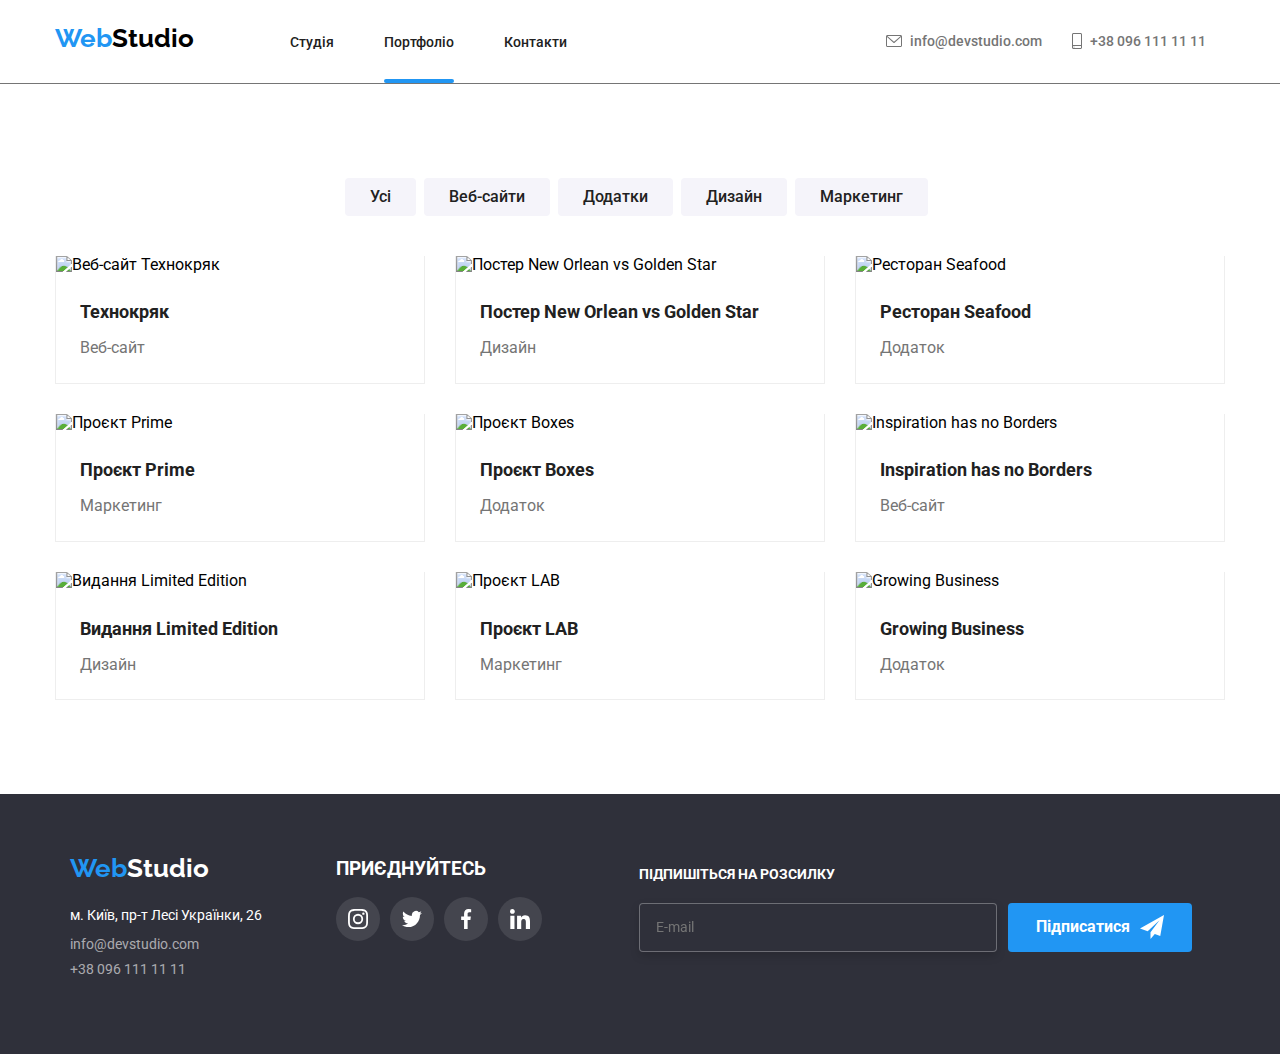
==== commit a64d2936: "Update" ====
--- a/portfolio.html
+++ b/portfolio.html
@@ -262,9 +262,9 @@
       </section>
     </main>
     <footer class="page-footer">
-      <div class="container all-footer">
+      <div class="container">
         <div class="main-footer">
-          <a href="/" class="logo"
+          <a href="/" class="logo page-footer__logo"
             ><span>Web</span
             ><span class="logo--color-white">Studio</span></a
           >
@@ -317,7 +317,7 @@
               <label for="email-footer" class="page-footer__label">
                 ПІДПИШІТЬСЯ НА РОЗСИЛКУ</label
               >
-              <input
+              <input width="100%"
                 type="email"
                 name="email-footer"
                 id="email-footer"
--- a/css/main.min.css
+++ b/css/main.min.css
@@ -1 +1 @@
-body{background-color:#fff;font-family:"Roboto",sans-serif}a{text-decoration:none}a:hover{color:#2196f3}button{cursor:pointer}a:focus{color:#2196f3}button:hover{color:#2196f3}button:focus{color:#2196f3}li{list-style-type:none}td{cursor:pointer}html{-webkit-box-sizing:border-box;box-sizing:border-box}*,*::before,*::after{-webkit-box-sizing:inherit;box-sizing:inherit}textarea{resize:none}.section{padding-top:60px;padding-bottom:60px}.container{padding-left:15px;padding-right:15px;max-width:480px;margin:0 auto;position:relative}@media screen and (min-width: 768px){.container{max-width:768px}}@media screen and (min-width: 1200px){.container{max-width:1200px}.section{padding-top:94px;padding-bottom:94px}}.visually-hidden{position:absolute;white-space:nowrap;width:1px;height:1px;overflow:hidden;border:0;padding:0;clip:rect(0 0 0 0);-webkit-clip-path:inset(50%);clip-path:inset(50%);margin:-1px}.logo{display:inline-block;font-family:"Raleway",sans-serif;font-style:normal;font-weight:700;font-size:26px;color:#2196f3}.logo--color-black{color:#000}.logo--color-white{color:#fff}.page-header{position:relative;margin-left:auto;margin-right:auto;border-bottom:1px solid #757575;padding:10px 0px}.page-header-mobile{display:-webkit-box;display:-ms-flexbox;display:flex;-webkit-box-align:center;-ms-flex-align:center;align-items:center}.page-header__button{display:-webkit-inline-box;display:-ms-inline-flexbox;display:inline-flex;margin-left:auto;padding:0;border:none;background-color:rgba(0,0,0,0);z-index:3}.page-header__button:hover{fill:#2196f3}.page-header__button .icon-cross{display:none}.page-header__button.is-open .icon-cross{display:block}.page-header__button.is-open .icon-menu{display:none}.navigation-contacts{display:inline;background-color:#fff;position:absolute;padding:48px 40px;top:0;left:0;width:100%;display:none}.navigation-contacts.is-open{display:block;z-index:2}.navigation{display:inline}.navigation__link{display:block;color:#212121;font-weight:500;font-size:14px;line-height:1.2;-webkit-transition:color 250ms cubic-bezier(0.4, 0, 0.2, 1);transition:color 250ms cubic-bezier(0.4, 0, 0.2, 1)}.navigation__item{margin-bottom:34px}.navigation__list:last-child{margin:0}.navigation__list:hover :focus{color:#2196f3}.page-header__contacts{margin-top:302px}.contacts__item{margin-bottom:32px}.contacts__item:last-child{margin-right:0}.contacts__link{font-style:normal;font-weight:500;font-size:14px;line-height:1.2;color:#757575;-webkit-box-align:center;-ms-flex-align:center;align-items:center;display:-webkit-box;display:-ms-flexbox;display:flex;-webkit-transition:color 250ms cubic-bezier(0.4, 0, 0.2, 1);transition:color 250ms cubic-bezier(0.4, 0, 0.2, 1)}.contacts__link:hover svg{fill:#2196f3}.contacts__icon{margin-right:8px;cursor:pointer;fill:#757575;-webkit-transition:fill 250ms cubic-bezier(0.4, 0, 0.2, 1);transition:fill 250ms cubic-bezier(0.4, 0, 0.2, 1);display:none}.social-networks-header{width:100%}.social-networks-header__list{display:-webkit-box;display:-ms-flexbox;display:flex;-webkit-box-pack:justify;-ms-flex-pack:justify;justify-content:space-between;font-family:"Roboto";font-style:normal;font-weight:500;font-size:18px;line-height:1.222}.social-networks-header__link{color:#2196f3}@media screen and (min-width: 768px){.page-header{padding:0}.page-header-mobile{display:block;position:absolute;left:0;bottom:26px}.page-header__button{display:none}.navigation-contacts{position:initial;display:-webkit-box;display:-ms-flexbox;display:flex;padding:0;-webkit-box-align:center;-ms-flex-align:center;align-items:center}.navigation-contacts.is-open{padding:0;display:-webkit-box;display:-ms-flexbox;display:flex;-webkit-box-align:center;-ms-flex-align:center;align-items:center}.navigation{display:inline-block;margin-left:230px}.navigation__list{display:-webkit-box;display:-ms-flexbox;display:flex}.navigation__link{padding:32px 0;display:block;position:relative}.navigation__item{margin-bottom:0}.navigation__item:nth-child(n+2){margin-left:50px}.page-header__contacts{display:inline-block;padding:0;margin:0 0 0 85px}.contacts__item{margin:0}.contacts__item:nth-child(n+2){margin-top:10px}.contacts__icon{display:inline-block}.social-networks-header{display:none}.current::after{content:"";display:block;position:absolute;left:0;bottom:0;width:100%;height:4px;background-color:#2196f3;border-radius:2px}}@media screen and (min-width: 1200px){.page-header{position:initial}.page-header__logo{padding-top:24px;padding-bottom:25px}.page-header-mobile{position:initial;display:inline-block}.navigation-contacts{display:inline-block;max-width:1042px}.navigation-contacts.is-open{display:inline-block;max-width:1027px;-webkit-box-pack:end;-ms-flex-pack:end;justify-content:end}.navigation{margin-left:92px}.page-header__contacts{margin-left:315px}.contacts__list{display:-webkit-box;display:-ms-flexbox;display:flex}.contacts__item{margin:0}.contacts__item:nth-child(n+2){margin-top:0;margin-left:30px}.contacts__link{padding:32px 0}}.order-a-service{background-color:#2f303a;padding-top:118px;padding-bottom:118px}.order-a-service__image{height:400px;max-width:1600px;margin:0 auto;background-size:cover;background-position:center center;background-image:-webkit-gradient(linear, left top, right top, from(rgba(47, 48, 58, 0.4)), to(rgba(47, 48, 58, 0.4))),url(../images/order_a_service.jpg);background-image:linear-gradient(to right, rgba(47, 48, 58, 0.4), rgba(47, 48, 58, 0.4)),url(../images/order_a_service.jpg)}.order-a-service__title{font-weight:900;font-size:26px;line-height:1.615;text-align:center;margin-left:auto;margin-right:auto;text-transform:uppercase;color:#fff}.order-a-service__button{padding:10px 24px 10px 24px;margin-top:30px;position:relative;left:50%;-webkit-transform:translate(-50%, 0);transform:translate(-50%, 0);width:200px}.order-a-service__button:hover,.order-a-service__button:focus{background-color:#fff;color:#2196f3;-webkit-box-shadow:0px 1px 3px rgba(0,0,0,.12),0px 1px 1px rgba(0,0,0,.14),0px 2px 1px rgba(0,0,0,.2);box-shadow:0px 1px 3px rgba(0,0,0,.12),0px 1px 1px rgba(0,0,0,.14),0px 2px 1px rgba(0,0,0,.2)}@media screen and (min-width: 768px){.order-a-service__title{max-width:360px}}@media screen and (min-width: 1200px){.order-a-service{padding-top:200px;padding-bottom:200px}.order-a-service__title{font-size:44px;line-height:1.363;max-width:696px}.order-a-service__image{height:600px}}.button{font-style:normal;font-weight:700;font-size:16px;line-height:1.8;color:#fff;-webkit-box-align:center;-ms-flex-align:center;align-items:center;text-align:center;background-color:#2196f3;border-radius:4px;border:none;-webkit-transition:color 250ms cubic-bezier(0.4, 0, 0.2, 1),background-color 250ms cubic-bezier(0.4, 0, 0.2, 1);transition:color 250ms cubic-bezier(0.4, 0, 0.2, 1),background-color 250ms cubic-bezier(0.4, 0, 0.2, 1)}.titles{font-style:normal;font-weight:700;font-size:28px;line-height:1.178;color:#212121;text-align:center;margin-bottom:30px}@media screen and (min-width: 1200px){.titles{font-size:36px;line-height:1.2;margin-bottom:50px}}.advantages__list{text-align:center;display:inline-block}.advantages__item{margin-top:30px;-webkit-box-pack:center;-ms-flex-pack:center;justify-content:center}.advantages__icon{background-color:#f5f4fa;display:inline-block;padding:25px 0;width:100%}.advantages__title{font-family:"Roboto";font-style:normal;font-weight:700;font-size:14px;line-height:1.2;text-align:center;color:#212121;margin-top:30px}.advantages__text{text-align:start;font-style:normal;font-weight:400;font-size:14px;line-height:1.7;color:#757575;margin-top:10px}@media screen and (min-width: 768px){.advantages__list{display:-webkit-box;display:-ms-flexbox;display:flex;-ms-flex-wrap:wrap;flex-wrap:wrap}.advantages__item{max-width:354px}.advantages__item:nth-child(n+3){margin-top:30px}.advantages__item:nth-child(2n+1){margin-right:30px}.advantages__title{text-align:start}}@media screen and (min-width: 1200px){.advantages__list{-webkit-box-pack:justify;-ms-flex-pack:justify;justify-content:space-between}.advantages__item{max-width:270px;margin:0}.advantages__item:nth-child(n+3){margin-top:0}.advantages__item:nth-child(2n+1){margin-right:0}}.what-we-do{display:none}@media screen and (min-width: 1200px){.what-we-do{display:block;margin-left:auto;margin-right:auto;padding-top:0}.what-we-do__list{display:-webkit-box;display:-ms-flexbox;display:flex;-webkit-box-pack:justify;-ms-flex-pack:justify;justify-content:space-between}.what-we-do__item{height:294px;position:relative}.what-we-do__title{font-family:"Roboto",sans-serif;font-style:normal;font-weight:700;font-size:14px;line-height:16px;text-align:center;color:#fff;background-color:rgba(47,48,58,.8);padding:27px 0;position:absolute;bottom:0;left:0;width:100%}}.our-team{background:#f5f4fa}.our-team__item{width:100%;background-color:#fff;-webkit-box-shadow:0px 1px 3px rgba(0,0,0,.12),0px 1px 1px rgba(0,0,0,.14),0px 2px 1px rgba(0,0,0,.2);box-shadow:0px 1px 3px rgba(0,0,0,.12),0px 1px 1px rgba(0,0,0,.14),0px 2px 1px rgba(0,0,0,.2);border-radius:0px 0px 4px 4px;padding-bottom:24px;margin-bottom:30px}.our-team__item:last-child{margin-bottom:0}.our-team__title{font-style:normal;font-weight:500;font-size:16px;line-height:1.2;color:#212121;margin-top:30px;text-align:center}.our-team__text{font-style:normal;font-weight:400;font-size:16px;line-height:1.2;color:color-gray;margin-top:10px;text-align:center;margin-bottom:16px}@media screen and (min-width: 768px){.our-team__list{display:-webkit-box;display:-ms-flexbox;display:flex;-ms-flex-wrap:wrap;flex-wrap:wrap;-ms-flex-pack:distribute;justify-content:space-around}.our-team__item{max-width:354px}.our-team__item:nth-child(n+3){margin-bottom:0}}@media screen and (min-width: 1200px){.our-team__list{-webkit-box-pack:justify;-ms-flex-pack:justify;justify-content:space-between}.our-team__item{max-width:270px;margin-bottom:0}}.social-networks__list{display:-webkit-box;display:-ms-flexbox;display:flex;-webkit-box-pack:center;-ms-flex-pack:center;justify-content:center}.social-networks__icons{padding:12px;fill:#afb1b8;display:-webkit-box;display:-ms-flexbox;display:flex;border-radius:50%;-webkit-transition:fill 250ms cubic-bezier(0.4, 0, 0.2, 1),background-color 250ms cubic-bezier(0.4, 0, 0.2, 1);transition:fill 250ms cubic-bezier(0.4, 0, 0.2, 1),background-color 250ms cubic-bezier(0.4, 0, 0.2, 1)}.social-networks__icons:hover{fill:#fff;background-color:#2196f3}.social-networks__item:nth-child(n+2){margin-left:10px}.clients{width:100%;border:1px solid #afb1b8;border-radius:4px;fill:#afb1b8;-webkit-transition:fill 250ms cubic-bezier(0.4, 0, 0.2, 1),border-color 250ms cubic-bezier(0.4, 0, 0.2, 1);transition:fill 250ms cubic-bezier(0.4, 0, 0.2, 1),border-color 250ms cubic-bezier(0.4, 0, 0.2, 1)}.clients:hover{fill:#2196f3;border:1px solid #2196f3}.clients__list{display:-webkit-box;display:-ms-flexbox;display:flex;-ms-flex-wrap:wrap;flex-wrap:wrap;-webkit-box-pack:justify;-ms-flex-pack:justify;justify-content:space-between}.clients__item{max-width:210px;margin-bottom:30px}.clients__item:nth-child(n+5){margin-bottom:0}@media screen and (min-width: 768px){.clients__item{width:226px}.clients__item:nth-child(n+4){margin-bottom:0}}@media screen and (min-width: 1200px){.clients__item{width:170px;margin-bottom:0}}.buttons__list{display:-webkit-box;display:-ms-flexbox;display:flex;-ms-flex-wrap:wrap;flex-wrap:wrap;-webkit-box-pack:left;-ms-flex-pack:left;justify-content:left;max-width:450px}.portfolio-button__text{font-family:"Roboto",sans-serif;font-style:normal;font-weight:500;font-size:16px;line-height:1.625;text-align:center;background-color:#f5f4fa;color:#212121;border-radius:4px;border:none;padding:6px 25px 6px 25px;-webkit-transition:color 250ms cubic-bezier(0.4, 0, 0.2, 1),background-color 250ms cubic-bezier(0.4, 0, 0.2, 1),-webkit-box-shadow 250ms cubic-bezier(0.4, 0, 0.2, 1);transition:color 250ms cubic-bezier(0.4, 0, 0.2, 1),background-color 250ms cubic-bezier(0.4, 0, 0.2, 1),-webkit-box-shadow 250ms cubic-bezier(0.4, 0, 0.2, 1);transition:color 250ms cubic-bezier(0.4, 0, 0.2, 1),background-color 250ms cubic-bezier(0.4, 0, 0.2, 1),box-shadow 250ms cubic-bezier(0.4, 0, 0.2, 1);transition:color 250ms cubic-bezier(0.4, 0, 0.2, 1),background-color 250ms cubic-bezier(0.4, 0, 0.2, 1),box-shadow 250ms cubic-bezier(0.4, 0, 0.2, 1),-webkit-box-shadow 250ms cubic-bezier(0.4, 0, 0.2, 1)}.portfolio-button__text:focus{background-color:#2196f3;color:#fff;-webkit-box-shadow:0px 1px 1px rgba(0,0,0,.12),0px 4px 4px rgba(0,0,0,.06),1px 4px 6px rgba(0,0,0,.16);box-shadow:0px 1px 1px rgba(0,0,0,.12),0px 4px 4px rgba(0,0,0,.06),1px 4px 6px rgba(0,0,0,.16)}.portfolio-button__text:hover{background-color:#2196f3;cursor:pointer;color:#fff;-webkit-box-shadow:0px 1px 1px rgba(0,0,0,.12),0px 4px 4px rgba(0,0,0,.06),1px 4px 6px rgba(0,0,0,.16);box-shadow:0px 1px 1px rgba(0,0,0,.12),0px 4px 4px rgba(0,0,0,.06),1px 4px 6px rgba(0,0,0,.16)}.buttons__item{margin-right:8px}.buttons__item:nth-child(n+4){margin-top:15px}@media screen and (min-width: 768px){.buttons__list{-ms-flex-wrap:nowrap;flex-wrap:nowrap;-webkit-box-pack:center;-ms-flex-pack:center;justify-content:center;max-width:768px}.buttons__item:nth-child(n+4){margin-top:0}}@media screen and (min-width: 1200px){.buttons__list{max-width:1200px}}.card__list{margin-top:40px}.card__hover{position:relative;overflow:hidden}.card__description{font-family:"Roboto",sans-serif;font-style:normal;font-weight:400;font-size:18px;line-height:1.55;color:#fff;background-color:rgba(33,150,243,.9);padding:63px 24px;position:absolute;left:0;bottom:0;display:-webkit-box;display:-ms-flexbox;display:flex;width:100%;height:100%;-webkit-transform:translateY(100%);transform:translateY(100%);-webkit-transition:-webkit-transform 250ms cubic-bezier(0.4, 0, 0.2, 1);transition:-webkit-transform 250ms cubic-bezier(0.4, 0, 0.2, 1);transition:transform 250ms cubic-bezier(0.4, 0, 0.2, 1);transition:transform 250ms cubic-bezier(0.4, 0, 0.2, 1), -webkit-transform 250ms cubic-bezier(0.4, 0, 0.2, 1)}.card__item:hover .card__description{-webkit-transform:translateY(0);transform:translateY(0)}.card__title{font-family:"Roboto",sans-serif;font-style:normal;font-weight:700;font-size:18px;line-height:2;color:#212121;margin-top:20px;text-indent:24px}.card__text{font-family:"Roboto",sans-serif;font-style:normal;font-weight:400;font-size:16px;line-height:1.8;color:#757575;margin-top:4px;margin-bottom:20px;text-indent:24px}.card__item{border-bottom:1px solid #eee;border-left:1px solid #eee;border-right:1px solid #eee;background-color:#fff;max-width:450px;margin-bottom:30px;-webkit-transition:-webkit-box-shadow 250ms cubic-bezier(0.4, 0, 0.2, 1);transition:-webkit-box-shadow 250ms cubic-bezier(0.4, 0, 0.2, 1);transition:box-shadow 250ms cubic-bezier(0.4, 0, 0.2, 1);transition:box-shadow 250ms cubic-bezier(0.4, 0, 0.2, 1), -webkit-box-shadow 250ms cubic-bezier(0.4, 0, 0.2, 1)}.card__item:hover{-webkit-box-shadow:0px 1px 1px rgba(0,0,0,.12),0px 4px 4px rgba(0,0,0,.06),1px 4px 6px rgba(0,0,0,.16);box-shadow:0px 1px 1px rgba(0,0,0,.12),0px 4px 4px rgba(0,0,0,.06),1px 4px 6px rgba(0,0,0,.16)}@media screen and (min-width: 768px){.card__list{display:-webkit-box;display:-ms-flexbox;display:flex;-ms-flex-wrap:wrap;flex-wrap:wrap;-webkit-box-pack:justify;-ms-flex-pack:justify;justify-content:space-between}.card__item{width:354px}.card__item:last-child{margin-bottom:0}}@media screen and (min-width: 1200px){.card__item{width:370px}.card__item:nth-child(n+7){margin-bottom:0}}.page-footer{max-width:480px;margin-left:auto;margin-right:auto;background:#2f303a;-webkit-box-pack:center;-ms-flex-pack:center;justify-content:center;position:relative;padding:60px 0}.main-footer{display:block;text-align:center}.page-footer__logo{display:block;text-align:center;margin-bottom:20px}.page-footer__address{font-style:normal;font-weight:400;font-size:14px;line-height:1.7;color:#fff}.page-footer__contacts{font-style:normal;font-weight:400;font-size:14px;line-height:1.2;color:rgba(255,255,255,.6);margin-top:8px;display:inline-block}.page-footer__tel{margin-top:8px;margin-bottom:60px}.join-in{display:block;text-align:center}.join-in__title{font-family:"Roboto",sans-serif;font-style:normal;font-weight:700;font-size:1.14;line-height:16px;color:#fff;margin-bottom:20px;padding-top:10px}.page-footer__social-networks{fill:#fff;background-color:rgba(255,255,255,.1);-webkit-transition:fill 250ms cubic-bezier(0.4, 0, 0.2, 1),background-color 250ms cubic-bezier(0.4, 0, 0.2, 1);transition:fill 250ms cubic-bezier(0.4, 0, 0.2, 1),background-color 250ms cubic-bezier(0.4, 0, 0.2, 1)}.page-footer__social-networks:hover{fill:#fff;background-color:#2196f3}.sign-up{display:block;text-align:center;color:#fff;font-style:normal;font-weight:700;font-size:14px;line-height:1.14;padding-top:12px}.page-footer__form-field{display:block;margin-top:20px}.page-footer__form-field input{margin-top:20px;padding:15px 16px;background-color:#2f303a;width:100%;border:1px solid rgba(255,255,255,.3);-webkit-filter:drop-shadow(0px 4px 4px rgba(0, 0, 0, 0.15));filter:drop-shadow(0px 4px 4px rgba(0, 0, 0, 0.15));border-radius:4px;-webkit-transition:border-color 250ms cubic-bezier(0.4, 0, 0.2, 1);transition:border-color 250ms cubic-bezier(0.4, 0, 0.2, 1)}.page-footer__form-field input:hover{border-color:#2196f3}.page-footer__form-field>::-webkit-input-placeholder{-webkit-transition:color 250ms cubic-bezier(0.4, 0, 0.2, 1);transition:color 250ms cubic-bezier(0.4, 0, 0.2, 1)}.page-footer__form-field>::-moz-placeholder{-moz-transition:color 250ms cubic-bezier(0.4, 0, 0.2, 1);transition:color 250ms cubic-bezier(0.4, 0, 0.2, 1)}.page-footer__form-field>:-ms-input-placeholder{-ms-transition:color 250ms cubic-bezier(0.4, 0, 0.2, 1);transition:color 250ms cubic-bezier(0.4, 0, 0.2, 1)}.page-footer__form-field>::-ms-input-placeholder{-ms-transition:color 250ms cubic-bezier(0.4, 0, 0.2, 1);transition:color 250ms cubic-bezier(0.4, 0, 0.2, 1)}.page-footer__form-field>::placeholder{-webkit-transition:color 250ms cubic-bezier(0.4, 0, 0.2, 1);transition:color 250ms cubic-bezier(0.4, 0, 0.2, 1)}.page-footer__form-field:hover>::-webkit-input-placeholder{color:#2196f3}.page-footer__form-field:hover>::-moz-placeholder{color:#2196f3}.page-footer__form-field:hover>:-ms-input-placeholder{color:#2196f3}.page-footer__form-field:hover>::-ms-input-placeholder{color:#2196f3}.page-footer__form-field:hover>::placeholder{color:#2196f3}.page-footer__form-field input:focus-within{outline:none;border-color:#2196f3}.page-footer__form-field:focus-within>::-webkit-input-placeholder{color:#2196f3}.page-footer__form-field:focus-within>::-moz-placeholder{color:#2196f3}.page-footer__form-field:focus-within>:-ms-input-placeholder{color:#2196f3}.page-footer__form-field:focus-within>::-ms-input-placeholder{color:#2196f3}.page-footer__form-field:focus-within>::placeholder{color:#2196f3}.button__icon{fill:#fff;margin-left:10px;cursor:pointer;display:block;-webkit-transition:fill 250ms cubic-bezier(0.4, 0, 0.2, 1);transition:fill 250ms cubic-bezier(0.4, 0, 0.2, 1)}.page-footer__button{display:-webkit-box;display:-ms-flexbox;display:flex;margin-left:auto;margin-right:auto;margin-top:20px;padding:10px 28px;color:#fff}.page-footer__button:hover svg{fill:#2196f3}.page-footer__button:hover,.page-footer__button:focus{background-color:#fff;color:#2196f3;-webkit-box-shadow:0px 1px 3px rgba(0,0,0,.12),0px 1px 1px rgba(0,0,0,.14),0px 2px 1px rgba(0,0,0,.2);box-shadow:0px 1px 3px rgba(0,0,0,.12),0px 1px 1px rgba(0,0,0,.14),0px 2px 1px rgba(0,0,0,.2)}@media screen and (min-width: 768px){.page-footer{max-width:768px}.main-footer{display:inline-block;margin-left:76px}.join-in{display:inline-block;margin-left:165px;-webkit-transform:translateY(-50%);transform:translateY(-50%)}.page-footer__form-field{width:450px;margin-left:auto;margin-right:auto}}@media screen and (min-width: 1200px){.page-footer{max-width:100%}.page-footer__logo{text-align:left}.main-footer{text-align:left;margin-left:15px}.page-footer__tel{margin-bottom:0}.join-in{margin-left:70px}.join-in__title{text-align:left}.sign-up{display:inline-block;padding-top:0;position:relative;-webkit-transform:translateY(-50%);transform:translateY(-50%)}.page-footer__form-field{display:inline-block;width:358px;margin-left:93px;margin-right:0;margin-top:0}.page-footer__label{display:block;text-align:left}.page-footer__button{position:absolute;left:370px;bottom:0;-webkit-transform:translateX(50%);transform:translateX(50%)}.join-in__title{margin-top:0}}.backdrop{position:fixed;top:0;left:0;width:100%;height:100%;background-color:rgba(0,0,0,.2);opacity:1;-webkit-transition:opacity 250ms cubic-bezier(0.4, 0, 0.2, 1);transition:opacity 250ms cubic-bezier(0.4, 0, 0.2, 1)}.backdrop.is-hidden.modal{-webkit-transform:scale(0.9) translate(-50%, -50%);transform:scale(0.9) translate(-50%, -50%)}.backdrop.is-hidden{opacity:0;pointer-events:none}.modal{position:absolute;top:50%;left:50%;width:528px;height:581px;background:#fff;-webkit-box-shadow:0px 1px 3px rgba(0,0,0,.12),0px 1px 1px rgba(0,0,0,.14),0px 2px 1px rgba(0,0,0,.2);box-shadow:0px 1px 3px rgba(0,0,0,.12),0px 1px 1px rgba(0,0,0,.14),0px 2px 1px rgba(0,0,0,.2);border-radius:4px;-webkit-transform:scale(1) translate(-50%, -50%);transform:scale(1) translate(-50%, -50%);-webkit-transition:-webkit-transform 250ms cubic-bezier(0.4, 0, 0.2, 1),-webkit-box-shadow 250ms cubic-bezier(0.4, 0, 0.2, 1);transition:-webkit-transform 250ms cubic-bezier(0.4, 0, 0.2, 1),-webkit-box-shadow 250ms cubic-bezier(0.4, 0, 0.2, 1);transition:transform 250ms cubic-bezier(0.4, 0, 0.2, 1),box-shadow 250ms cubic-bezier(0.4, 0, 0.2, 1);transition:transform 250ms cubic-bezier(0.4, 0, 0.2, 1),box-shadow 250ms cubic-bezier(0.4, 0, 0.2, 1),-webkit-transform 250ms cubic-bezier(0.4, 0, 0.2, 1),-webkit-box-shadow 250ms cubic-bezier(0.4, 0, 0.2, 1)}.buton--close{position:absolute;right:8px;top:8px;border-radius:50%;border:0;padding:0;background-color:#fff}.button--close-icon{padding:6px;fill:#000;border-radius:50%;border:1px solid rgba(0,0,0,.1);-webkit-transition:fill 250ms cubic-bezier(0.4, 0, 0.2, 1);transition:fill 250ms cubic-bezier(0.4, 0, 0.2, 1)}.button--close-icon:hover{fill:#2196f3}.modal__title{font-style:normal;font-weight:700;font-size:20px;line-height:1.15;text-align:center;color:#212121;margin-top:40px;margin-bottom:12px}.modal__form-field{position:relative;margin-bottom:10px;display:-webkit-box;display:-ms-flexbox;display:flex;-webkit-box-orient:vertical;-webkit-box-direction:normal;-ms-flex-direction:column;flex-direction:column;padding:0 40px;font-style:normal;font-weight:400;font-size:12px;line-height:1.5;color:#757575}.modal__form-field input{padding:12px 42px;border:1px solid rgba(33,33,33,.2);border-radius:4px;-webkit-transition:border-color 250ms cubic-bezier(0.4, 0, 0.2, 1);transition:border-color 250ms cubic-bezier(0.4, 0, 0.2, 1)}.modal__form-field input:hover{cursor:pointer;border-color:#2196f3}.modal__form-field:hover{cursor:pointer;fill:#2196f3}.modal__form-field:focus-within>input{border-color:#2196f3;outline:none}.modal__form-field:focus-within>.modal__icon{fill:#2196f3}.modal__form-field textarea{border:1px solid rgba(33,33,33,.2);border-radius:4px;height:120px;padding:12px 16px;-webkit-transition:border-color 250ms cubic-bezier(0.4, 0, 0.2, 1);transition:border-color 250ms cubic-bezier(0.4, 0, 0.2, 1)}.modal__form-field>::-webkit-input-placeholder{-webkit-transition:color 250ms cubic-bezier(0.4, 0, 0.2, 1);transition:color 250ms cubic-bezier(0.4, 0, 0.2, 1)}.modal__form-field>::-moz-placeholder{-moz-transition:color 250ms cubic-bezier(0.4, 0, 0.2, 1);transition:color 250ms cubic-bezier(0.4, 0, 0.2, 1)}.modal__form-field>:-ms-input-placeholder{-ms-transition:color 250ms cubic-bezier(0.4, 0, 0.2, 1);transition:color 250ms cubic-bezier(0.4, 0, 0.2, 1)}.modal__form-field>::-ms-input-placeholder{-ms-transition:color 250ms cubic-bezier(0.4, 0, 0.2, 1);transition:color 250ms cubic-bezier(0.4, 0, 0.2, 1)}.modal__form-field>::placeholder{-webkit-transition:color 250ms cubic-bezier(0.4, 0, 0.2, 1);transition:color 250ms cubic-bezier(0.4, 0, 0.2, 1)}.modal__form-field textarea:hover{cursor:pointer;border-color:#2196f3}.modal__form-field textarea:focus-within{border-color:#2196f3;outline:none}.modal__form-field:hover>::-webkit-input-placeholder{color:#2196f3}.modal__form-field:hover>::-moz-placeholder{color:#2196f3}.modal__form-field:hover>:-ms-input-placeholder{color:#2196f3}.modal__form-field:hover>::-ms-input-placeholder{color:#2196f3}.modal__form-field:hover>::placeholder{color:#2196f3}.modal__form-field:focus-within>::-webkit-input-placeholder{color:#2196f3}.modal__form-field:focus-within>::-moz-placeholder{color:#2196f3}.modal__form-field:focus-within>:-ms-input-placeholder{color:#2196f3}.modal__form-field:focus-within>::-ms-input-placeholder{color:#2196f3}.modal__form-field:focus-within>::placeholder{color:#2196f3}.modal__icon{position:absolute;left:52px;bottom:11px;-webkit-transition:fill 250ms cubic-bezier(0.4, 0, 0.2, 1);transition:fill 250ms cubic-bezier(0.4, 0, 0.2, 1)}.modal__checkbox{padding-left:52px;margin-top:30px;display:-webkit-box;display:-ms-flexbox;display:flex;-ms-flex-line-pack:center;align-content:center;position:relative}.modal__checkbox label{font-style:normal;font-weight:400;font-size:14px;line-height:1.17;color:#757575;padding-left:22px;position:absolute}.checkbox{-webkit-appearance:none;-moz-appearance:none;appearance:none;position:absolute}.checkbox__icon{display:inline-block;-webkit-box-align:center;-ms-flex-align:center;align-items:center;width:16px;height:15px;border:2px solid #212121;border-radius:4px}.checkbox:checked+.checkbox__icon{background-color:#2196f3;background-image:url(../images/check.svg);background-size:contain;fill:#fff;background-origin:border-box;border-color:#2196f3}.modal__policy{font-style:normal;font-weight:400;font-size:14px;line-height:1.17px;-webkit-text-decoration-line:underline;text-decoration-line:underline;color:#2196f3}.modal__button{display:block;margin-left:auto;margin-right:auto;margin-top:30px;padding:10px 52px;-webkit-box-shadow:0px 4px 4px rgba(0,0,0,.15);box-shadow:0px 4px 4px rgba(0,0,0,.15)}.modal__button:hover{background-color:#fff;color:#2196f3}/*# sourceMappingURL=main.min.css.map */+body{background-color:#fff;font-family:"Roboto",sans-serif}a{text-decoration:none}a:hover{color:#2196f3}button{cursor:pointer}a:focus{color:#2196f3}button:hover{color:#2196f3}button:focus{color:#2196f3}li{list-style-type:none}td{cursor:pointer}html{-webkit-box-sizing:border-box;box-sizing:border-box}*,*::before,*::after{-webkit-box-sizing:inherit;box-sizing:inherit}textarea{resize:none}.section{padding-top:60px;padding-bottom:60px}.container{padding-left:15px;padding-right:15px;max-width:480px;margin:0 auto;position:relative}@media screen and (min-width: 768px){.container{max-width:768px}}@media screen and (min-width: 1200px){.container{max-width:1200px}.section{padding-top:94px;padding-bottom:94px}}.visually-hidden{position:absolute;white-space:nowrap;width:1px;height:1px;overflow:hidden;border:0;padding:0;clip:rect(0 0 0 0);-webkit-clip-path:inset(50%);clip-path:inset(50%);margin:-1px}img{display:block;max-width:100%;height:auto}.logo{display:inline-block;font-family:"Raleway",sans-serif;font-style:normal;font-weight:700;font-size:26px;color:#2196f3}.logo--color-black{color:#000}.logo--color-white{color:#fff}.page-header{position:relative;margin-left:auto;margin-right:auto;border-bottom:1px solid #757575;padding:0px 15px}.page-header-mobile{display:-webkit-box;display:-ms-flexbox;display:flex;-webkit-box-align:center;-ms-flex-align:center;align-items:center}.page-header__button{display:-webkit-inline-box;display:-ms-inline-flexbox;display:inline-flex;margin-left:auto;padding:0;border:none;background-color:rgba(0,0,0,0);z-index:2}.page-header__button:hover{fill:#2196f3}.page-header__button .icon-cross{display:none}.page-header__button.is-open .icon-cross{display:block}.page-header__button.is-open .icon-menu{display:none}.navigation-contacts{display:inline;background-color:#fff;position:absolute;padding:48px 40px;top:0;left:0;width:100%;display:none}.navigation-contacts.is-open{display:block;z-index:1}.navigation{display:inline}.navigation__link{display:block;color:#212121;font-weight:500;font-size:14px;line-height:1.2;-webkit-transition:color 250ms cubic-bezier(0.4, 0, 0.2, 1);transition:color 250ms cubic-bezier(0.4, 0, 0.2, 1)}.navigation__item{margin-bottom:34px}.navigation__list:last-child{margin:0}.navigation__list:hover :focus{color:#2196f3}.page-header__contacts{margin-top:302px}.contacts__item{margin-bottom:32px}.contacts__item:last-child{margin-right:0}.contacts__link{font-style:normal;font-weight:500;font-size:14px;line-height:1.2;color:#757575;-webkit-box-align:center;-ms-flex-align:center;align-items:center;display:-webkit-box;display:-ms-flexbox;display:flex;-webkit-transition:color 250ms cubic-bezier(0.4, 0, 0.2, 1);transition:color 250ms cubic-bezier(0.4, 0, 0.2, 1)}.contacts__link:hover svg{fill:#2196f3}.contacts__icon{margin-right:8px;cursor:pointer;fill:#757575;-webkit-transition:fill 250ms cubic-bezier(0.4, 0, 0.2, 1);transition:fill 250ms cubic-bezier(0.4, 0, 0.2, 1);display:none}.social-networks-header{width:100%}.social-networks-header__list{display:-webkit-box;display:-ms-flexbox;display:flex;-webkit-box-pack:justify;-ms-flex-pack:justify;justify-content:space-between;font-family:"Roboto";font-style:normal;font-weight:500;font-size:18px;line-height:1.222}.social-networks-header__link{color:#2196f3}@media screen and (min-width: 768px){.page-header-mobile{display:block;position:absolute;left:0;bottom:26px}.page-header__button{display:none}.navigation-contacts{position:initial;display:-webkit-box;display:-ms-flexbox;display:flex;padding:0;-webkit-box-align:center;-ms-flex-align:center;align-items:center}.navigation-contacts.is-open{padding:0;display:-webkit-box;display:-ms-flexbox;display:flex;-webkit-box-align:center;-ms-flex-align:center;align-items:center}.navigation{display:inline-block;margin-left:220px}.navigation__list{display:-webkit-box;display:-ms-flexbox;display:flex}.navigation__link{padding:32px 0;display:block;position:relative}.navigation__item{margin-bottom:0}.navigation__item:nth-child(n+2){margin-left:50px}.page-header__contacts{display:inline-block;padding:0;margin:0 0 0 75px}.contacts__item{margin:0}.contacts__item:nth-child(n+2){margin-top:10px}.contacts__icon{display:inline-block}.social-networks-header{display:none}.current::after{content:"";display:block;position:absolute;left:0;bottom:0;width:100%;height:4px;background-color:#2196f3;border-radius:2px}}@media screen and (min-width: 1200px){.page-header{position:initial}.page-header__logo{padding-top:24px;padding-bottom:25px}.page-header-mobile{position:initial;display:inline-block}.navigation-contacts{display:inline-block;max-width:1042px}.navigation-contacts.is-open{display:inline-block;max-width:1027px;-webkit-box-pack:end;-ms-flex-pack:end;justify-content:end}.navigation{margin-left:92px}.page-header__contacts{margin-left:315px}.contacts__list{display:-webkit-box;display:-ms-flexbox;display:flex}.contacts__item{margin:0}.contacts__item:nth-child(n+2){margin-top:0;margin-left:30px}.contacts__link{padding:32px 0}}.order-a-service{background-color:#2f303a;padding-top:118px;padding-bottom:118px}.order-a-service__title{font-weight:900;font-size:26px;line-height:1.615;text-align:center;margin-left:auto;margin-right:auto;text-transform:uppercase;color:#fff}.order-a-service__button{padding:10px 24px 10px 24px;margin-top:30px;position:relative;left:50%;-webkit-transform:translate(-50%, 0);transform:translate(-50%, 0);width:200px}.order-a-service__button:hover,.order-a-service__button:focus{background-color:#fff;color:#2196f3;-webkit-box-shadow:0px 1px 3px rgba(0,0,0,.12),0px 1px 1px rgba(0,0,0,.14),0px 2px 1px rgba(0,0,0,.2);box-shadow:0px 1px 3px rgba(0,0,0,.12),0px 1px 1px rgba(0,0,0,.14),0px 2px 1px rgba(0,0,0,.2)}.order-a-service__image{height:400px;max-width:1600px;margin:0 auto;background-size:cover;background-position:center center;background-image:-webkit-gradient(linear, left top, right top, from(rgba(47, 48, 58, 0.4)), to(rgba(47, 48, 58, 0.4))),url(../images/order-a-service/mobile.jpg);background-image:linear-gradient(to right, rgba(47, 48, 58, 0.4), rgba(47, 48, 58, 0.4)),url(../images/order-a-service/mobile.jpg)}@media(-webkit-min-device-pixel-ratio: 2), (min-resolution: 2dppx){.order-a-service__image{background-image:url(../images/order-a-service/mobile2x.jpg)}}@media screen and (min-width: 768px){.order-a-service__title{max-width:360px}.order-a-service__image{background-image:url(../images/order-a-service/tablet.jpg)}}@media screen and (min-width: 768px)and (-webkit-min-device-pixel-ratio: 2), screen and (min-width: 768px)and (min-resolution: 2dppx){.order-a-service__image{background-image:url(../images/order-a-service/tablet2x.jpg)}}@media screen and (min-width: 1200px){.order-a-service__image{background-image:url(../images/order-a-service/desktop.jpg)}}@media screen and (min-width: 1200px)and (-webkit-min-device-pixel-ratio: 2), screen and (min-width: 1200px)and (min-resolution: 2dppx){.order-a-service__image{background-image:url(../images/order-a-service/desktop2x.jpg)}}@media screen and (min-width: 1200px){.order-a-service{padding-top:200px;padding-bottom:200px}.order-a-service__title{font-size:44px;line-height:1.363;max-width:696px}.order-a-service__image{height:600px}}.button{font-style:normal;font-weight:700;font-size:16px;line-height:1.8;color:#fff;-webkit-box-align:center;-ms-flex-align:center;align-items:center;text-align:center;background-color:#2196f3;border-radius:4px;border:none;-webkit-transition:color 250ms cubic-bezier(0.4, 0, 0.2, 1),background-color 250ms cubic-bezier(0.4, 0, 0.2, 1);transition:color 250ms cubic-bezier(0.4, 0, 0.2, 1),background-color 250ms cubic-bezier(0.4, 0, 0.2, 1)}.titles{font-style:normal;font-weight:700;font-size:28px;line-height:1.178;color:#212121;text-align:center;margin-bottom:30px}@media screen and (min-width: 1200px){.titles{font-size:36px;line-height:1.2;margin-bottom:50px}}.advantages__list{text-align:center;display:inline-block}.advantages__item{margin-top:30px;-webkit-box-pack:center;-ms-flex-pack:center;justify-content:center}.advantages__icon{background-color:#f5f4fa;display:inline-block;padding:25px 0;width:100%}.advantages__title{font-family:"Roboto";font-style:normal;font-weight:700;font-size:14px;line-height:1.2;text-align:center;color:#212121;margin-top:30px}.advantages__text{text-align:start;font-style:normal;font-weight:400;font-size:14px;line-height:1.7;color:#757575;margin-top:10px}@media screen and (min-width: 768px){.advantages__list{display:-webkit-box;display:-ms-flexbox;display:flex;-ms-flex-wrap:wrap;flex-wrap:wrap}.advantages__item{max-width:354px}.advantages__item:nth-child(n+3){margin-top:30px}.advantages__item:nth-child(2n+1){margin-right:30px}.advantages__title{text-align:start}}@media screen and (min-width: 1200px){.advantages__list{-webkit-box-pack:justify;-ms-flex-pack:justify;justify-content:space-between}.advantages__item{max-width:270px;margin:0}.advantages__item:nth-child(n+3){margin-top:0}.advantages__item:nth-child(2n+1){margin-right:0}}.what-we-do{display:none}@media screen and (min-width: 1200px){.what-we-do{display:block;margin-left:auto;margin-right:auto;padding-top:0}.what-we-do__list{display:-webkit-box;display:-ms-flexbox;display:flex;-webkit-box-pack:justify;-ms-flex-pack:justify;justify-content:space-between}.what-we-do__item{height:294px;position:relative}.what-we-do__title{font-family:"Roboto",sans-serif;font-style:normal;font-weight:700;font-size:14px;line-height:16px;text-align:center;color:#fff;background-color:rgba(47,48,58,.8);padding:27px 0;position:absolute;bottom:0;left:0;width:100%}}.our-team{background:#f5f4fa}.our-team__item{width:100%;background-color:#fff;-webkit-box-shadow:0px 1px 3px rgba(0,0,0,.12),0px 1px 1px rgba(0,0,0,.14),0px 2px 1px rgba(0,0,0,.2);box-shadow:0px 1px 3px rgba(0,0,0,.12),0px 1px 1px rgba(0,0,0,.14),0px 2px 1px rgba(0,0,0,.2);border-radius:0px 0px 4px 4px;padding-bottom:24px;margin-bottom:30px}.our-team__item:last-child{margin-bottom:0}.our-team__title{font-style:normal;font-weight:500;font-size:16px;line-height:1.2;color:#212121;margin-top:30px;text-align:center}.our-team__text{font-style:normal;font-weight:400;font-size:16px;line-height:1.2;color:color-gray;margin-top:10px;text-align:center;margin-bottom:16px}@media screen and (min-width: 768px){.our-team__list{display:-webkit-box;display:-ms-flexbox;display:flex;-ms-flex-wrap:wrap;flex-wrap:wrap;-ms-flex-pack:distribute;justify-content:space-around}.our-team__item{max-width:354px}.our-team__item:nth-child(n+3){margin-bottom:0}}@media screen and (min-width: 1200px){.our-team__list{-webkit-box-pack:justify;-ms-flex-pack:justify;justify-content:space-between}.our-team__item{max-width:270px;margin-bottom:0}}.social-networks__list{display:-webkit-box;display:-ms-flexbox;display:flex;-webkit-box-pack:center;-ms-flex-pack:center;justify-content:center}.social-networks__icons{padding:12px;fill:#afb1b8;display:-webkit-box;display:-ms-flexbox;display:flex;border-radius:50%;-webkit-transition:fill 250ms cubic-bezier(0.4, 0, 0.2, 1),background-color 250ms cubic-bezier(0.4, 0, 0.2, 1);transition:fill 250ms cubic-bezier(0.4, 0, 0.2, 1),background-color 250ms cubic-bezier(0.4, 0, 0.2, 1)}.social-networks__icons:hover{fill:#fff;background-color:#2196f3}.social-networks__item:nth-child(n+2){margin-left:10px}.clients{width:100%;border:1px solid #afb1b8;border-radius:4px;fill:#afb1b8;-webkit-transition:fill 250ms cubic-bezier(0.4, 0, 0.2, 1),border-color 250ms cubic-bezier(0.4, 0, 0.2, 1);transition:fill 250ms cubic-bezier(0.4, 0, 0.2, 1),border-color 250ms cubic-bezier(0.4, 0, 0.2, 1)}.clients:hover{fill:#2196f3;border:1px solid #2196f3}.clients__list{display:-webkit-box;display:-ms-flexbox;display:flex;-ms-flex-wrap:wrap;flex-wrap:wrap;-webkit-box-pack:justify;-ms-flex-pack:justify;justify-content:space-between}.clients__item{max-width:210px;margin-bottom:30px}.clients__item:nth-child(n+5){margin-bottom:0}@media screen and (min-width: 768px){.clients__item{width:226px}.clients__item:nth-child(n+4){margin-bottom:0}}@media screen and (min-width: 1200px){.clients__item{width:170px;margin-bottom:0}}.buttons__list{display:-webkit-box;display:-ms-flexbox;display:flex;-ms-flex-wrap:wrap;flex-wrap:wrap;-webkit-box-pack:left;-ms-flex-pack:left;justify-content:left;max-width:450px}.portfolio-button__text{font-family:"Roboto",sans-serif;font-style:normal;font-weight:500;font-size:16px;line-height:1.625;text-align:center;background-color:#f5f4fa;color:#212121;border-radius:4px;border:none;padding:6px 25px 6px 25px;-webkit-transition:color 250ms cubic-bezier(0.4, 0, 0.2, 1),background-color 250ms cubic-bezier(0.4, 0, 0.2, 1),-webkit-box-shadow 250ms cubic-bezier(0.4, 0, 0.2, 1);transition:color 250ms cubic-bezier(0.4, 0, 0.2, 1),background-color 250ms cubic-bezier(0.4, 0, 0.2, 1),-webkit-box-shadow 250ms cubic-bezier(0.4, 0, 0.2, 1);transition:color 250ms cubic-bezier(0.4, 0, 0.2, 1),background-color 250ms cubic-bezier(0.4, 0, 0.2, 1),box-shadow 250ms cubic-bezier(0.4, 0, 0.2, 1);transition:color 250ms cubic-bezier(0.4, 0, 0.2, 1),background-color 250ms cubic-bezier(0.4, 0, 0.2, 1),box-shadow 250ms cubic-bezier(0.4, 0, 0.2, 1),-webkit-box-shadow 250ms cubic-bezier(0.4, 0, 0.2, 1)}.portfolio-button__text:focus{background-color:#2196f3;color:#fff;-webkit-box-shadow:0px 1px 1px rgba(0,0,0,.12),0px 4px 4px rgba(0,0,0,.06),1px 4px 6px rgba(0,0,0,.16);box-shadow:0px 1px 1px rgba(0,0,0,.12),0px 4px 4px rgba(0,0,0,.06),1px 4px 6px rgba(0,0,0,.16)}.portfolio-button__text:hover{background-color:#2196f3;cursor:pointer;color:#fff;-webkit-box-shadow:0px 1px 1px rgba(0,0,0,.12),0px 4px 4px rgba(0,0,0,.06),1px 4px 6px rgba(0,0,0,.16);box-shadow:0px 1px 1px rgba(0,0,0,.12),0px 4px 4px rgba(0,0,0,.06),1px 4px 6px rgba(0,0,0,.16)}.buttons__item{margin-right:8px}.buttons__item:nth-child(n+4){margin-top:15px}@media screen and (min-width: 768px){.buttons__list{-ms-flex-wrap:nowrap;flex-wrap:nowrap;-webkit-box-pack:center;-ms-flex-pack:center;justify-content:center;max-width:768px}.buttons__item:nth-child(n+4){margin-top:0}}@media screen and (min-width: 1200px){.buttons__list{max-width:1200px}}.card__list{margin-top:40px}.card__hover{position:relative;overflow:hidden}.card__description{font-family:"Roboto",sans-serif;font-style:normal;font-weight:400;font-size:18px;line-height:1.55;color:#fff;background-color:rgba(33,150,243,.9);padding:63px 24px;position:absolute;left:0;bottom:0;display:-webkit-box;display:-ms-flexbox;display:flex;width:100%;height:100%;-webkit-transform:translateY(100%);transform:translateY(100%);-webkit-transition:-webkit-transform 250ms cubic-bezier(0.4, 0, 0.2, 1);transition:-webkit-transform 250ms cubic-bezier(0.4, 0, 0.2, 1);transition:transform 250ms cubic-bezier(0.4, 0, 0.2, 1);transition:transform 250ms cubic-bezier(0.4, 0, 0.2, 1), -webkit-transform 250ms cubic-bezier(0.4, 0, 0.2, 1)}.card__item:hover .card__description{-webkit-transform:translateY(0);transform:translateY(0)}.card__title{font-family:"Roboto",sans-serif;font-style:normal;font-weight:700;font-size:18px;line-height:2;color:#212121;margin-top:20px;text-indent:24px}.card__text{font-family:"Roboto",sans-serif;font-style:normal;font-weight:400;font-size:16px;line-height:1.8;color:#757575;margin-top:4px;margin-bottom:20px;text-indent:24px}.card__item{border-bottom:1px solid #eee;border-left:1px solid #eee;border-right:1px solid #eee;background-color:#fff;max-width:450px;margin-bottom:30px;-webkit-transition:-webkit-box-shadow 250ms cubic-bezier(0.4, 0, 0.2, 1);transition:-webkit-box-shadow 250ms cubic-bezier(0.4, 0, 0.2, 1);transition:box-shadow 250ms cubic-bezier(0.4, 0, 0.2, 1);transition:box-shadow 250ms cubic-bezier(0.4, 0, 0.2, 1), -webkit-box-shadow 250ms cubic-bezier(0.4, 0, 0.2, 1)}.card__item:hover{-webkit-box-shadow:0px 1px 1px rgba(0,0,0,.12),0px 4px 4px rgba(0,0,0,.06),1px 4px 6px rgba(0,0,0,.16);box-shadow:0px 1px 1px rgba(0,0,0,.12),0px 4px 4px rgba(0,0,0,.06),1px 4px 6px rgba(0,0,0,.16)}@media screen and (min-width: 768px){.card__list{display:-webkit-box;display:-ms-flexbox;display:flex;-ms-flex-wrap:wrap;flex-wrap:wrap;-webkit-box-pack:justify;-ms-flex-pack:justify;justify-content:space-between}.card__item{width:354px}.card__item:last-child{margin-bottom:0}}@media screen and (min-width: 1200px){.card__item{width:370px}.card__item:nth-child(n+7){margin-bottom:0}}.page-footer{max-width:480px;margin-left:auto;margin-right:auto;background:#2f303a;-webkit-box-pack:center;-ms-flex-pack:center;justify-content:center;position:relative;padding:60px 0}.main-footer{display:block;text-align:center}.page-footer__logo{display:block;text-align:center;margin-bottom:20px}.page-footer__address{font-style:normal;font-weight:400;font-size:14px;line-height:1.7;color:#fff}.page-footer__contacts{font-style:normal;font-weight:400;font-size:14px;line-height:1.2;color:rgba(255,255,255,.6);margin-top:8px;display:inline-block}.page-footer__tel{margin-top:8px;margin-bottom:60px}.join-in{display:block;text-align:center}.join-in__title{font-family:"Roboto",sans-serif;font-style:normal;font-weight:700;font-size:1.14;line-height:16px;color:#fff;margin-bottom:20px;padding-top:10px}.page-footer__social-networks{fill:#fff;background-color:rgba(255,255,255,.1);-webkit-transition:fill 250ms cubic-bezier(0.4, 0, 0.2, 1),background-color 250ms cubic-bezier(0.4, 0, 0.2, 1);transition:fill 250ms cubic-bezier(0.4, 0, 0.2, 1),background-color 250ms cubic-bezier(0.4, 0, 0.2, 1)}.page-footer__social-networks:hover{fill:#fff;background-color:#2196f3}.sign-up{display:block;text-align:center;color:#fff;font-style:normal;font-weight:700;font-size:14px;line-height:1.14;padding-top:12px}.page-footer__form-field{display:block;margin-top:20px}.page-footer__form-field input{margin-top:20px;padding:15px 16px;background-color:#2f303a;width:100%;border:1px solid rgba(255,255,255,.3);-webkit-filter:drop-shadow(0px 4px 4px rgba(0, 0, 0, 0.15));filter:drop-shadow(0px 4px 4px rgba(0, 0, 0, 0.15));border-radius:4px;-webkit-transition:border-color 250ms cubic-bezier(0.4, 0, 0.2, 1);transition:border-color 250ms cubic-bezier(0.4, 0, 0.2, 1)}.page-footer__form-field input:hover{border-color:#2196f3}.page-footer__form-field>::-webkit-input-placeholder{-webkit-transition:color 250ms cubic-bezier(0.4, 0, 0.2, 1);transition:color 250ms cubic-bezier(0.4, 0, 0.2, 1)}.page-footer__form-field>::-moz-placeholder{-moz-transition:color 250ms cubic-bezier(0.4, 0, 0.2, 1);transition:color 250ms cubic-bezier(0.4, 0, 0.2, 1)}.page-footer__form-field>:-ms-input-placeholder{-ms-transition:color 250ms cubic-bezier(0.4, 0, 0.2, 1);transition:color 250ms cubic-bezier(0.4, 0, 0.2, 1)}.page-footer__form-field>::-ms-input-placeholder{-ms-transition:color 250ms cubic-bezier(0.4, 0, 0.2, 1);transition:color 250ms cubic-bezier(0.4, 0, 0.2, 1)}.page-footer__form-field>::placeholder{-webkit-transition:color 250ms cubic-bezier(0.4, 0, 0.2, 1);transition:color 250ms cubic-bezier(0.4, 0, 0.2, 1)}.page-footer__form-field:hover>::-webkit-input-placeholder{color:#2196f3}.page-footer__form-field:hover>::-moz-placeholder{color:#2196f3}.page-footer__form-field:hover>:-ms-input-placeholder{color:#2196f3}.page-footer__form-field:hover>::-ms-input-placeholder{color:#2196f3}.page-footer__form-field:hover>::placeholder{color:#2196f3}.page-footer__form-field input:focus-within{outline:none;border-color:#2196f3}.page-footer__form-field:focus-within>::-webkit-input-placeholder{color:#2196f3}.page-footer__form-field:focus-within>::-moz-placeholder{color:#2196f3}.page-footer__form-field:focus-within>:-ms-input-placeholder{color:#2196f3}.page-footer__form-field:focus-within>::-ms-input-placeholder{color:#2196f3}.page-footer__form-field:focus-within>::placeholder{color:#2196f3}.button__icon{fill:#fff;margin-left:10px;cursor:pointer;display:block;-webkit-transition:fill 250ms cubic-bezier(0.4, 0, 0.2, 1);transition:fill 250ms cubic-bezier(0.4, 0, 0.2, 1)}.page-footer__button{display:-webkit-box;display:-ms-flexbox;display:flex;margin-left:auto;margin-right:auto;margin-top:20px;padding:10px 28px;color:#fff}.page-footer__button:hover svg{fill:#2196f3}.page-footer__button:hover,.page-footer__button:focus{background-color:#fff;color:#2196f3;-webkit-box-shadow:0px 1px 3px rgba(0,0,0,.12),0px 1px 1px rgba(0,0,0,.14),0px 2px 1px rgba(0,0,0,.2);box-shadow:0px 1px 3px rgba(0,0,0,.12),0px 1px 1px rgba(0,0,0,.14),0px 2px 1px rgba(0,0,0,.2)}@media screen and (min-width: 768px){.page-footer{max-width:768px}.main-footer{display:inline-block;margin-left:76px}.join-in{display:inline-block;margin-left:165px;-webkit-transform:translateY(-50%);transform:translateY(-50%)}.page-footer__form-field{width:450px;margin-left:auto;margin-right:auto}}@media screen and (min-width: 1200px){.page-footer{max-width:100%}.page-footer__logo{text-align:left}.main-footer{text-align:left;margin-left:15px}.page-footer__tel{margin-bottom:0}.join-in{margin-left:70px}.join-in__title{text-align:left}.sign-up{display:inline-block;padding-top:0;position:relative;-webkit-transform:translateY(-50%);transform:translateY(-50%)}.page-footer__form-field{display:inline-block;width:358px;margin-left:93px;margin-right:0;margin-top:0}.page-footer__label{display:block;text-align:left}.page-footer__button{position:absolute;left:370px;bottom:0;-webkit-transform:translateX(50%);transform:translateX(50%)}.join-in__title{margin-top:0}}.backdrop{overflow-y:scroll;z-index:3;position:fixed;top:0;left:0;width:100%;height:100%;background-color:rgba(0,0,0,.2);opacity:1;-webkit-transition:opacity 250ms cubic-bezier(0.4, 0, 0.2, 1);transition:opacity 250ms cubic-bezier(0.4, 0, 0.2, 1)}.backdrop.is-hidden.modal{-webkit-transform:scale(0.9) translate(-50%, -50%);transform:scale(0.9) translate(-50%, -50%)}.backdrop.is-hidden{opacity:0;pointer-events:none}.modal{position:absolute;top:390px;left:50%;width:94%;height:609px;z-index:3;background:#fff;-webkit-box-shadow:0px 1px 3px rgba(0,0,0,.12),0px 1px 1px rgba(0,0,0,.14),0px 2px 1px rgba(0,0,0,.2);box-shadow:0px 1px 3px rgba(0,0,0,.12),0px 1px 1px rgba(0,0,0,.14),0px 2px 1px rgba(0,0,0,.2);border-radius:4px;-webkit-transform:scale(1) translate(-50%, -50%);transform:scale(1) translate(-50%, -50%);-webkit-transition:-webkit-transform 250ms cubic-bezier(0.4, 0, 0.2, 1),-webkit-box-shadow 250ms cubic-bezier(0.4, 0, 0.2, 1);transition:-webkit-transform 250ms cubic-bezier(0.4, 0, 0.2, 1),-webkit-box-shadow 250ms cubic-bezier(0.4, 0, 0.2, 1);transition:transform 250ms cubic-bezier(0.4, 0, 0.2, 1),box-shadow 250ms cubic-bezier(0.4, 0, 0.2, 1);transition:transform 250ms cubic-bezier(0.4, 0, 0.2, 1),box-shadow 250ms cubic-bezier(0.4, 0, 0.2, 1),-webkit-transform 250ms cubic-bezier(0.4, 0, 0.2, 1),-webkit-box-shadow 250ms cubic-bezier(0.4, 0, 0.2, 1)}.buton--close{position:absolute;right:8px;top:8px;border-radius:50%;border:0;padding:0;background-color:#fff}.button--close-icon{padding:6px;fill:#000;border-radius:50%;border:1px solid rgba(0,0,0,.1);-webkit-transition:fill 250ms cubic-bezier(0.4, 0, 0.2, 1);transition:fill 250ms cubic-bezier(0.4, 0, 0.2, 1)}.button--close-icon:hover{fill:#2196f3}.modal__title{width:370px;margin-left:auto;margin-right:auto;font-style:normal;font-weight:700;font-size:20px;line-height:1.5;text-align:center;color:#212121;margin-top:40px;margin-bottom:12px}.modal__form-field{position:relative;margin-bottom:10px;display:-webkit-box;display:-ms-flexbox;display:flex;-webkit-box-orient:vertical;-webkit-box-direction:normal;-ms-flex-direction:column;flex-direction:column;padding:0 40px;font-style:normal;font-weight:400;font-size:12px;line-height:1.5;color:#757575}.modal__form-field input{padding:12px 42px;border:1px solid rgba(33,33,33,.2);border-radius:4px;-webkit-transition:border-color 250ms cubic-bezier(0.4, 0, 0.2, 1);transition:border-color 250ms cubic-bezier(0.4, 0, 0.2, 1)}.modal__form-field input:hover{cursor:pointer;border-color:#2196f3}.modal__form-field:hover{cursor:pointer;fill:#2196f3}.modal__form-field:focus-within>input{border-color:#2196f3;outline:none}.modal__form-field:focus-within>.modal__icon{fill:#2196f3}.modal__form-field textarea{border:1px solid rgba(33,33,33,.2);border-radius:4px;height:120px;padding:12px 16px;-webkit-transition:border-color 250ms cubic-bezier(0.4, 0, 0.2, 1);transition:border-color 250ms cubic-bezier(0.4, 0, 0.2, 1)}.modal__form-field>::-webkit-input-placeholder{-webkit-transition:color 250ms cubic-bezier(0.4, 0, 0.2, 1);transition:color 250ms cubic-bezier(0.4, 0, 0.2, 1)}.modal__form-field>::-moz-placeholder{-moz-transition:color 250ms cubic-bezier(0.4, 0, 0.2, 1);transition:color 250ms cubic-bezier(0.4, 0, 0.2, 1)}.modal__form-field>:-ms-input-placeholder{-ms-transition:color 250ms cubic-bezier(0.4, 0, 0.2, 1);transition:color 250ms cubic-bezier(0.4, 0, 0.2, 1)}.modal__form-field>::-ms-input-placeholder{-ms-transition:color 250ms cubic-bezier(0.4, 0, 0.2, 1);transition:color 250ms cubic-bezier(0.4, 0, 0.2, 1)}.modal__form-field>::placeholder{-webkit-transition:color 250ms cubic-bezier(0.4, 0, 0.2, 1);transition:color 250ms cubic-bezier(0.4, 0, 0.2, 1)}.modal__form-field textarea:hover{cursor:pointer;border-color:#2196f3}.modal__form-field textarea:focus-within{border-color:#2196f3;outline:none}.modal__form-field:hover>::-webkit-input-placeholder{color:#2196f3}.modal__form-field:hover>::-moz-placeholder{color:#2196f3}.modal__form-field:hover>:-ms-input-placeholder{color:#2196f3}.modal__form-field:hover>::-ms-input-placeholder{color:#2196f3}.modal__form-field:hover>::placeholder{color:#2196f3}.modal__form-field:focus-within>::-webkit-input-placeholder{color:#2196f3}.modal__form-field:focus-within>::-moz-placeholder{color:#2196f3}.modal__form-field:focus-within>:-ms-input-placeholder{color:#2196f3}.modal__form-field:focus-within>::-ms-input-placeholder{color:#2196f3}.modal__form-field:focus-within>::placeholder{color:#2196f3}.modal__icon{position:absolute;left:52px;bottom:11px;-webkit-transition:fill 250ms cubic-bezier(0.4, 0, 0.2, 1);transition:fill 250ms cubic-bezier(0.4, 0, 0.2, 1)}.modal__checkbox{padding-left:52px;margin-top:30px;display:-webkit-box;display:-ms-flexbox;display:flex;-ms-flex-line-pack:center;align-content:center;position:relative}.modal__checkbox label{font-style:normal;font-weight:400;font-size:14px;line-height:1.17;color:#757575;padding-left:22px;position:absolute}.checkbox{-webkit-appearance:none;-moz-appearance:none;appearance:none;position:absolute}.checkbox__icon{display:inline-block;-webkit-box-align:center;-ms-flex-align:center;align-items:center;width:16px;height:15px;border:2px solid #212121;border-radius:4px}.checkbox:checked+.checkbox__icon{background-color:#2196f3;background-image:url(../images/check.svg);background-size:contain;fill:#fff;background-origin:border-box;border-color:#2196f3}.modal__policy{font-style:normal;font-weight:400;font-size:14px;line-height:1.17px;-webkit-text-decoration-line:underline;text-decoration-line:underline;color:#2196f3}.modal__button{display:block;margin-left:auto;margin-right:auto;margin-top:30px;padding:10px 52px;-webkit-box-shadow:0px 4px 4px rgba(0,0,0,.15);box-shadow:0px 4px 4px rgba(0,0,0,.15)}.modal__button:hover{background-color:#fff;color:#2196f3}@media screen and (min-width: 768px){.modal{width:450px}}@media screen and (min-width: 1200px){.modal{top:50%;width:528px;height:581px}.modal__title{width:448px}}/*# sourceMappingURL=main.min.css.map */